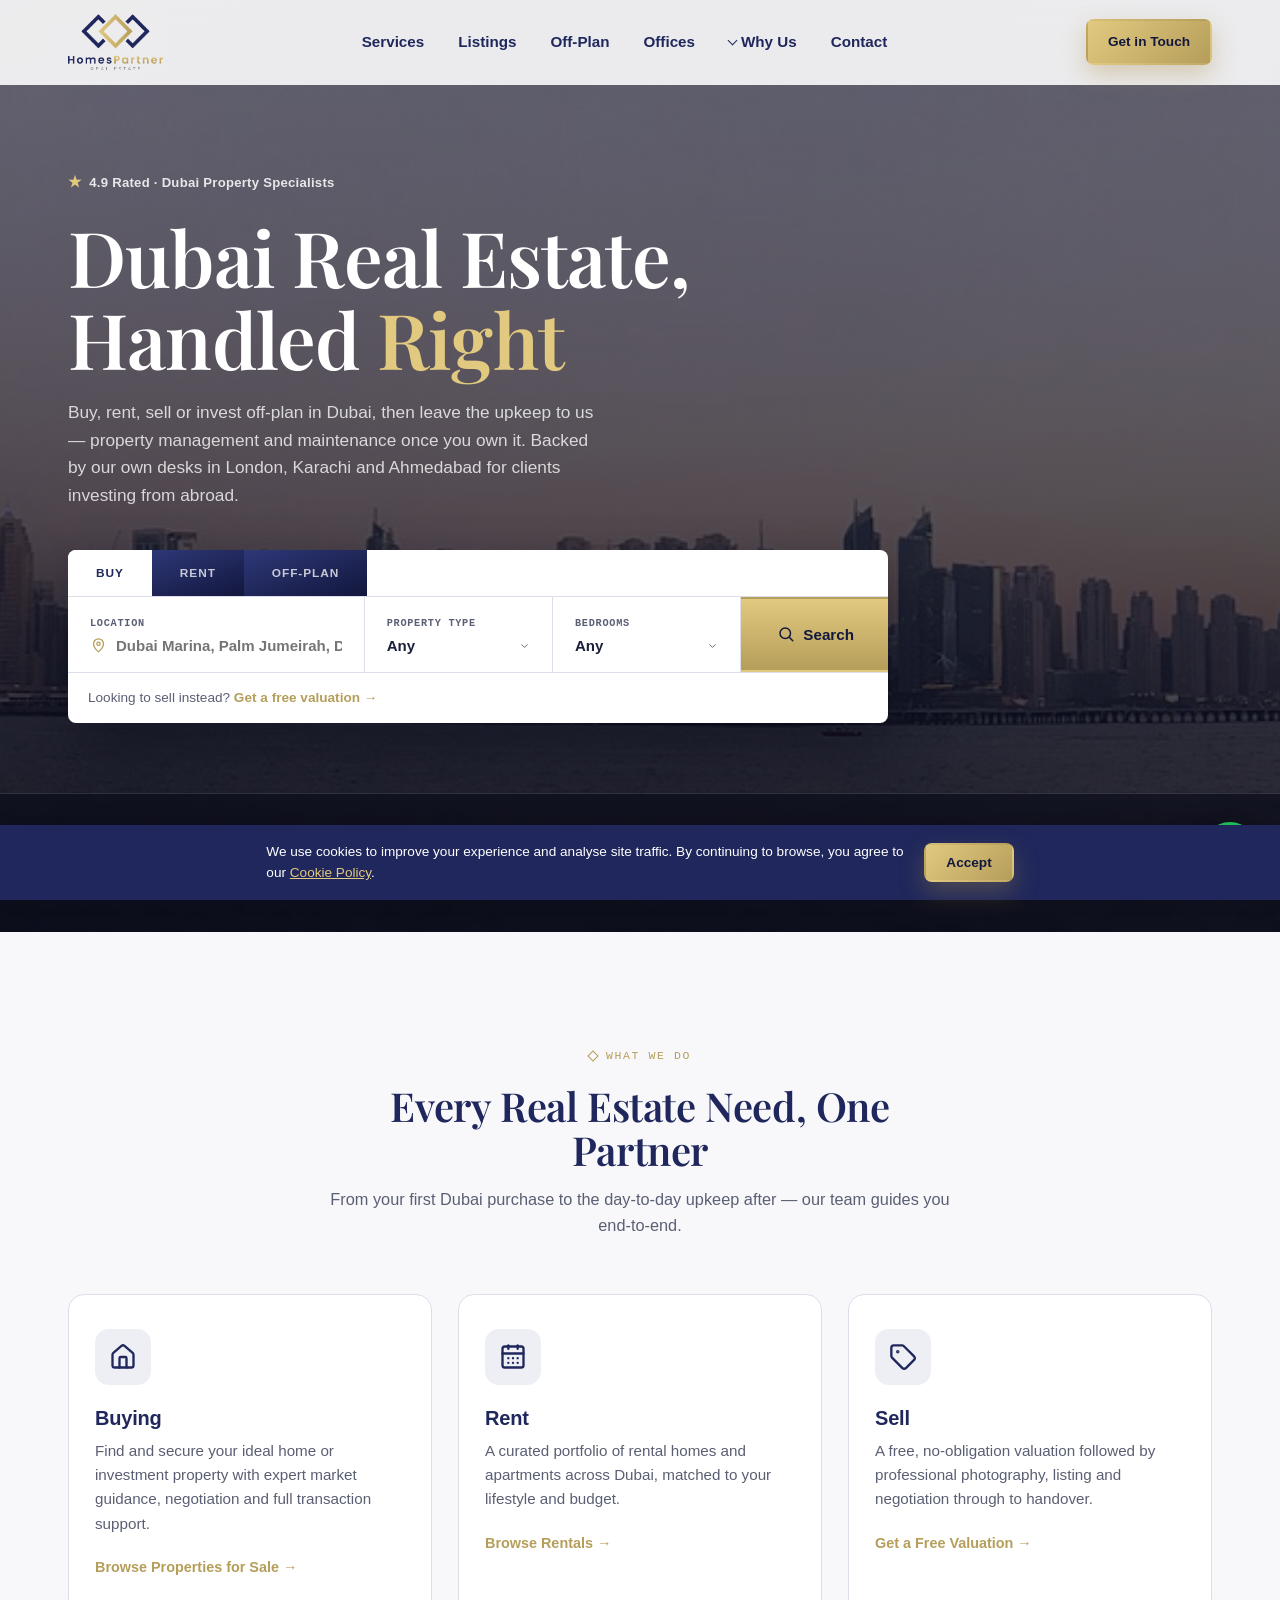
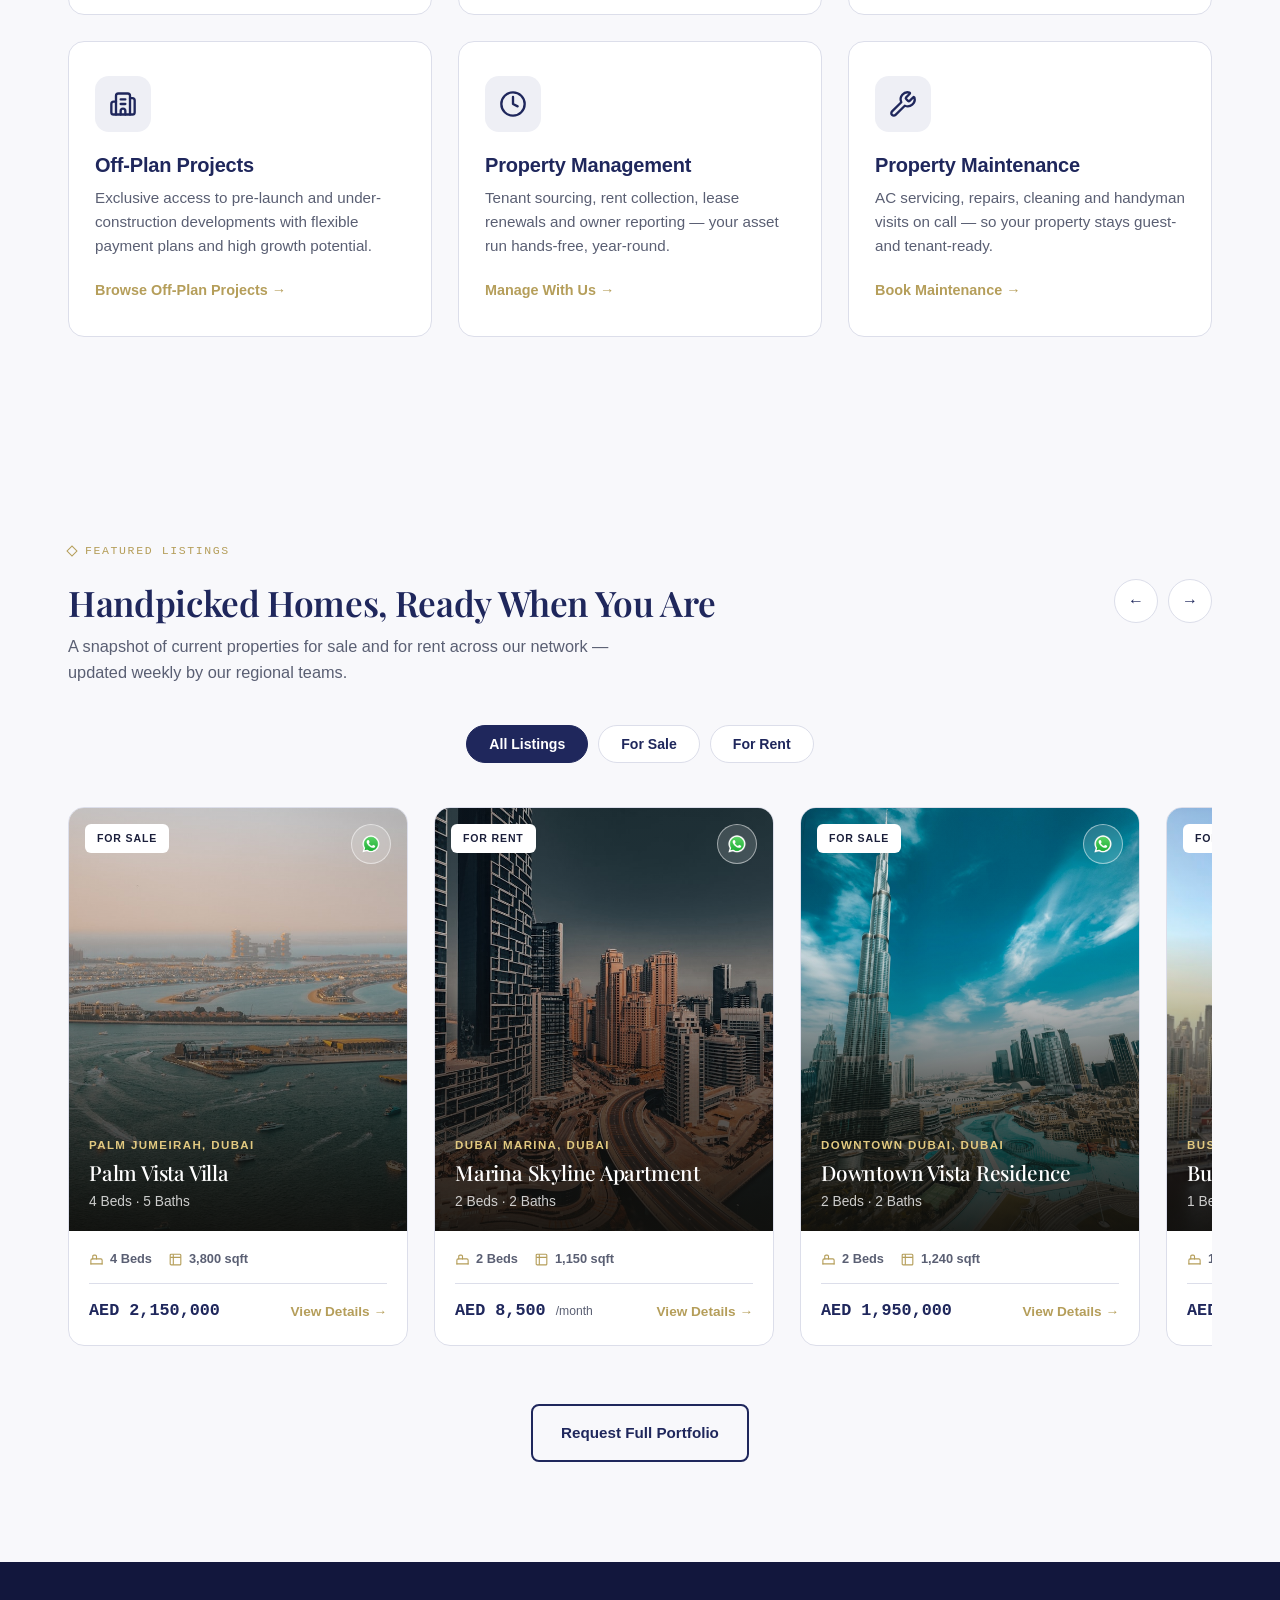
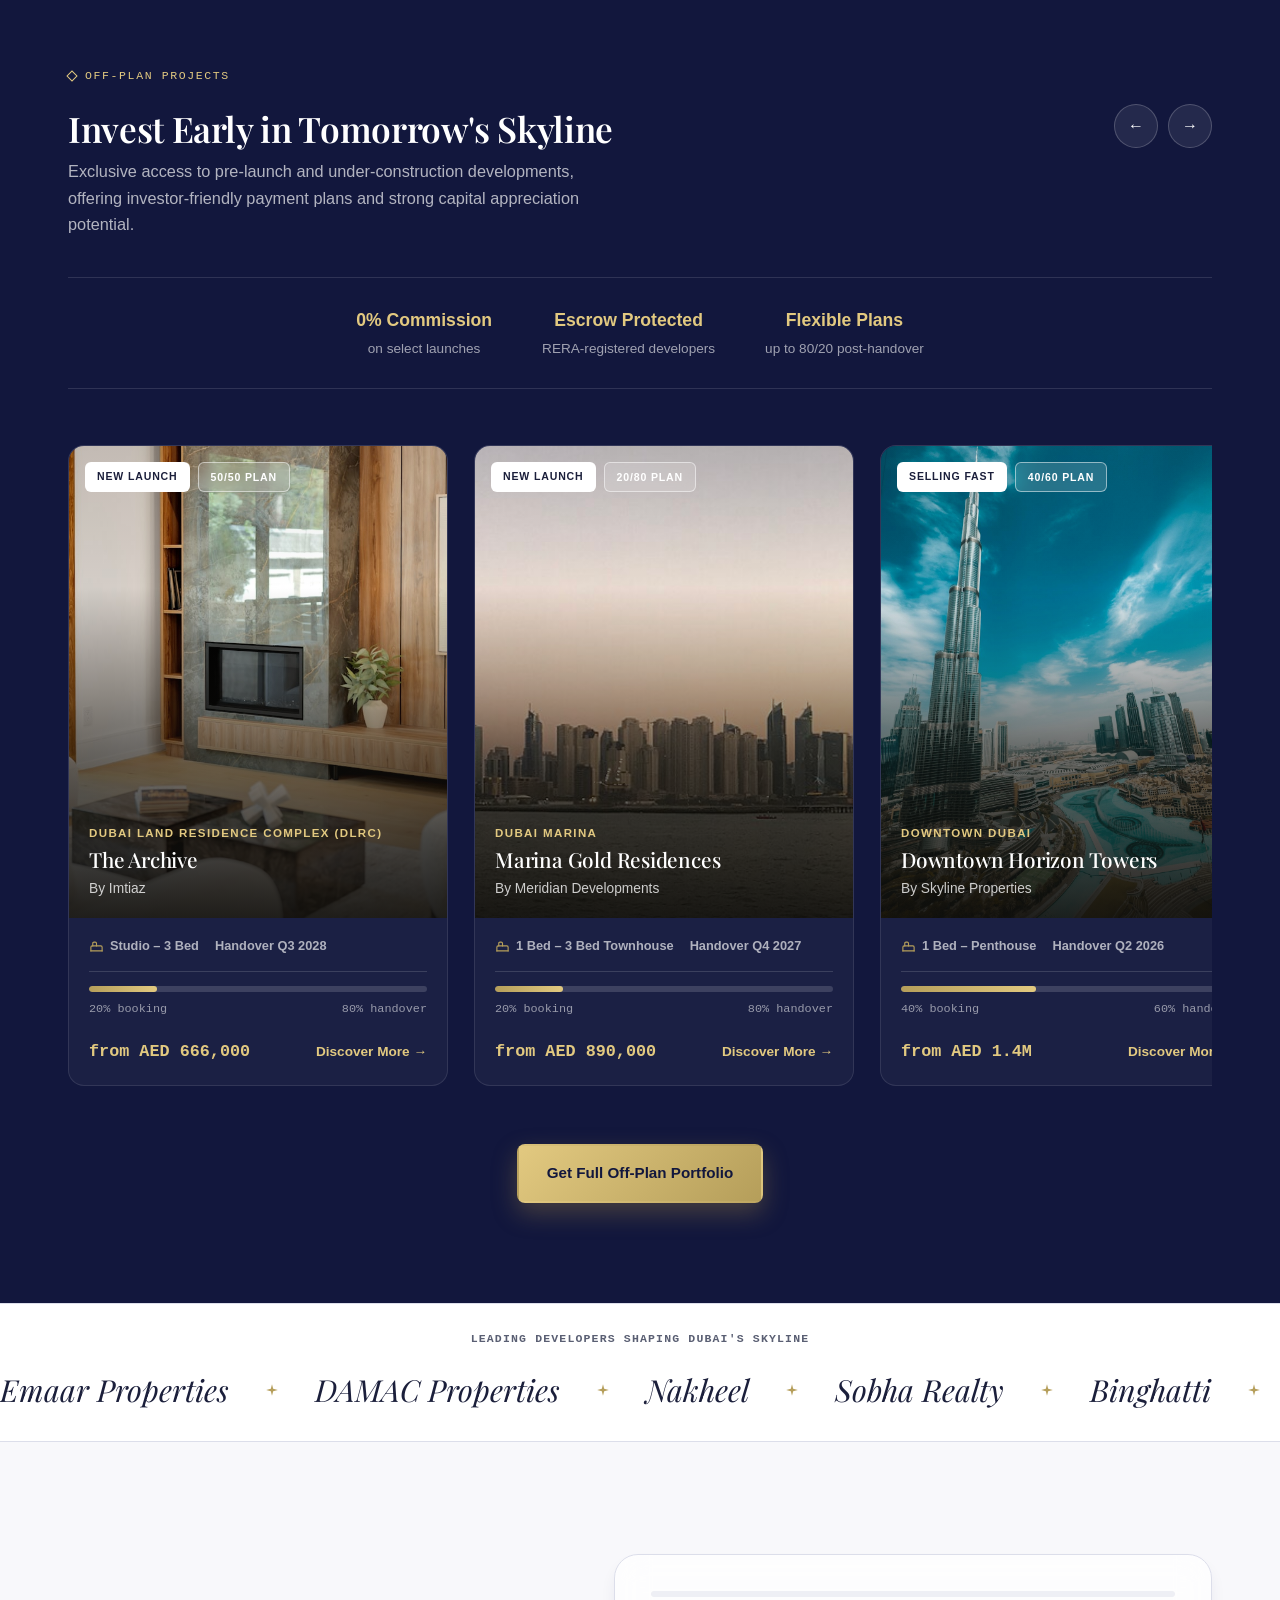
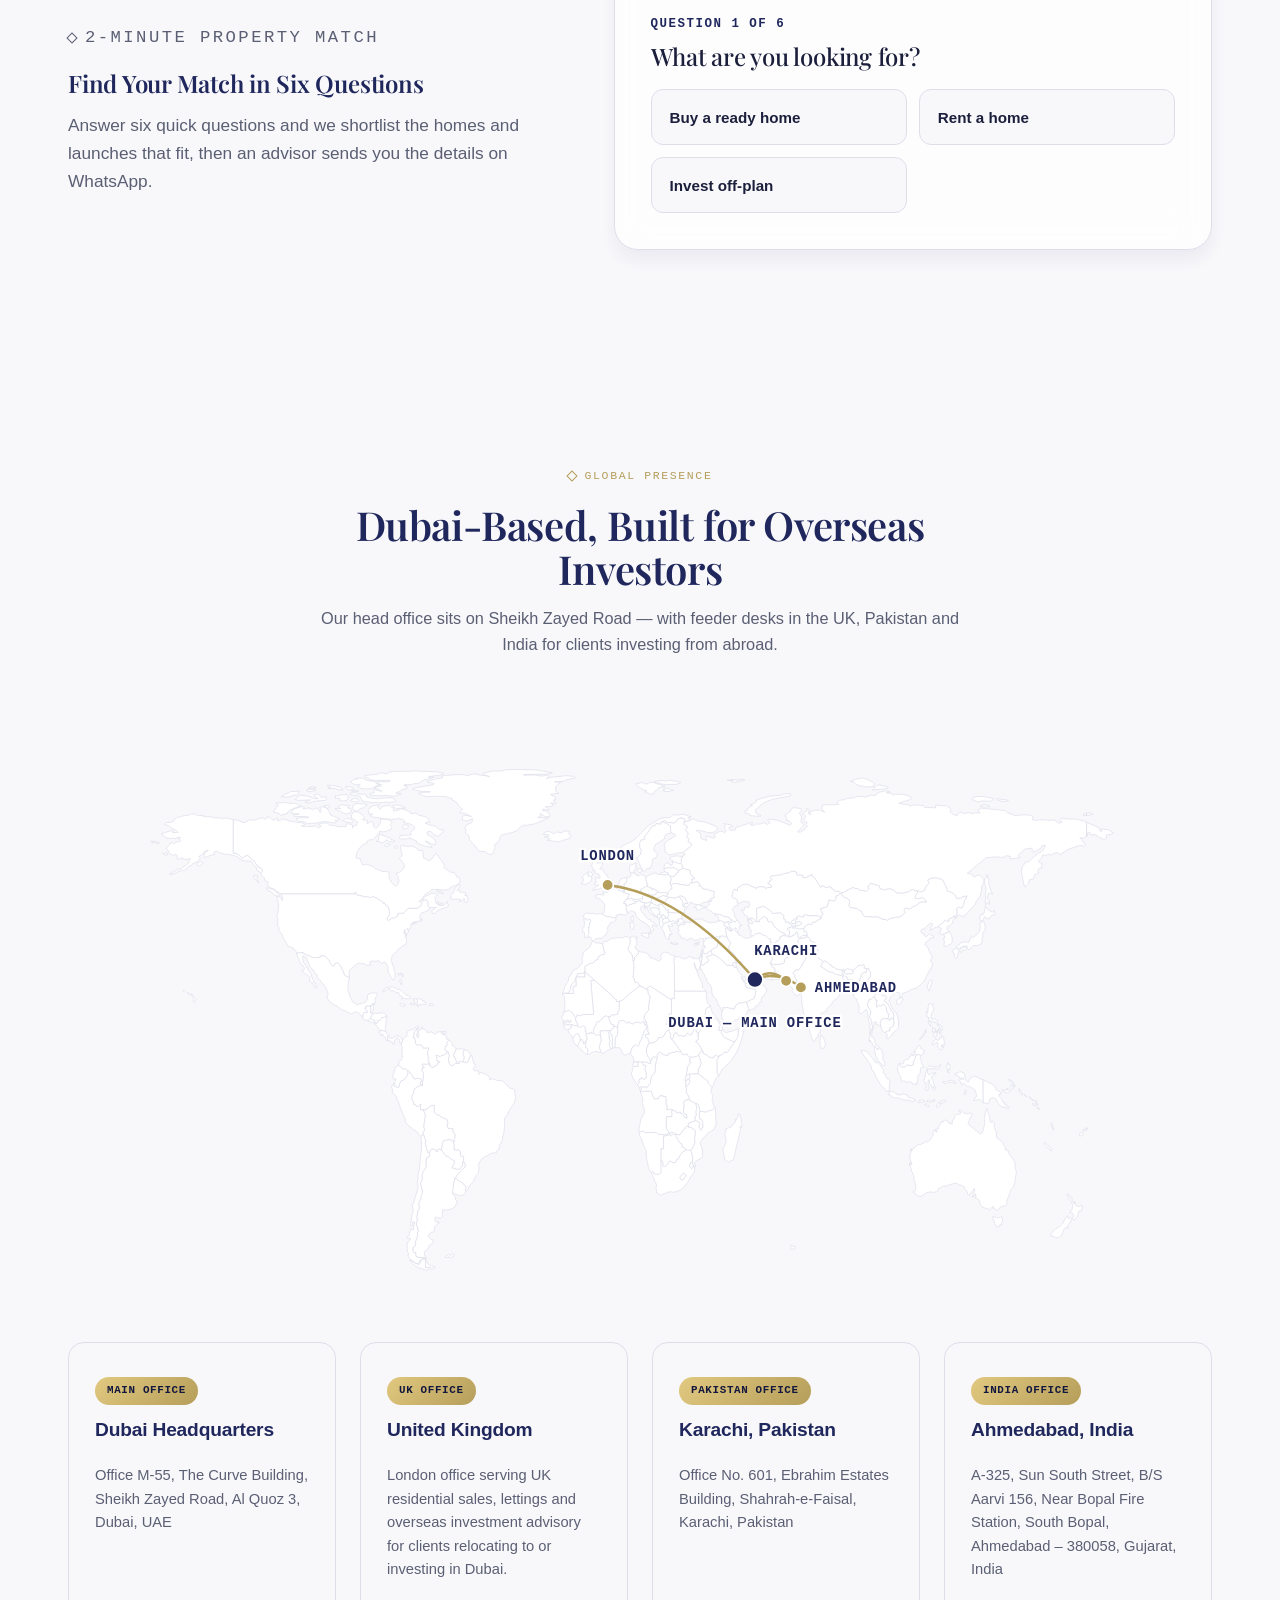
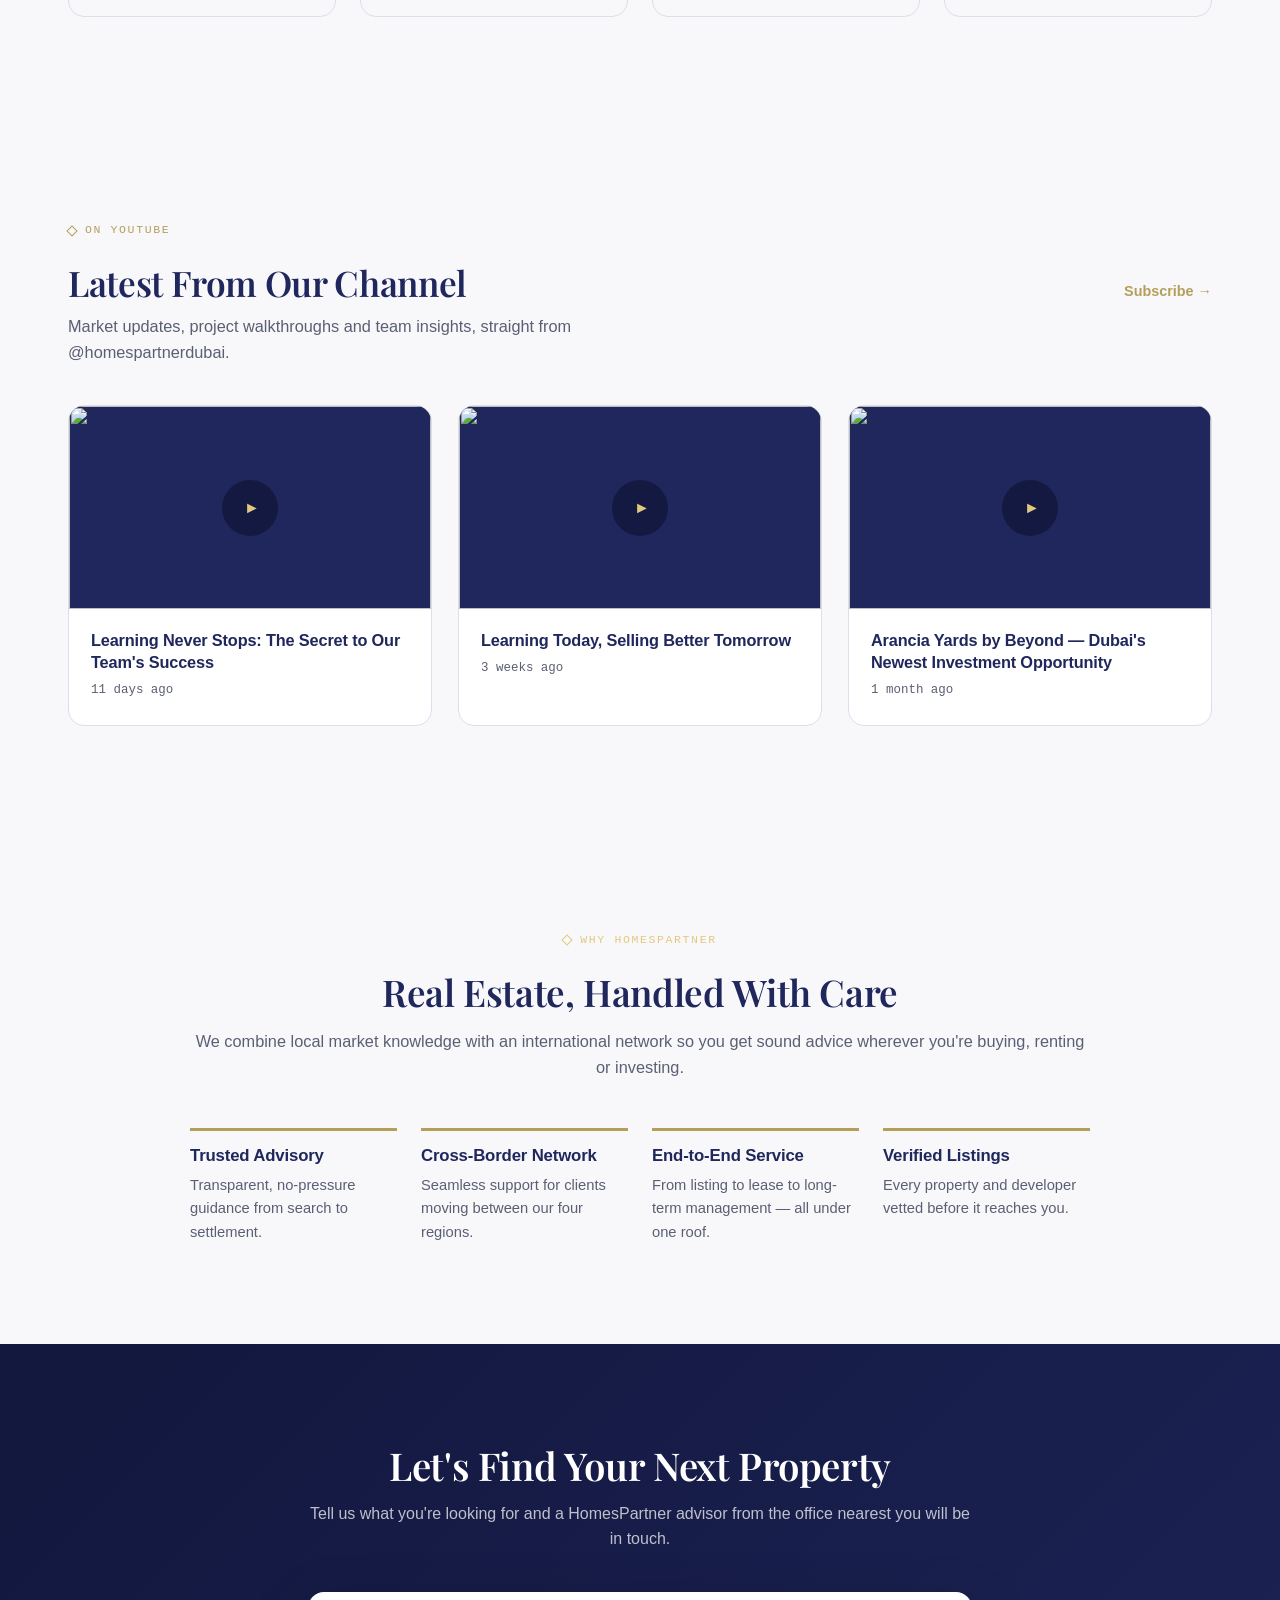
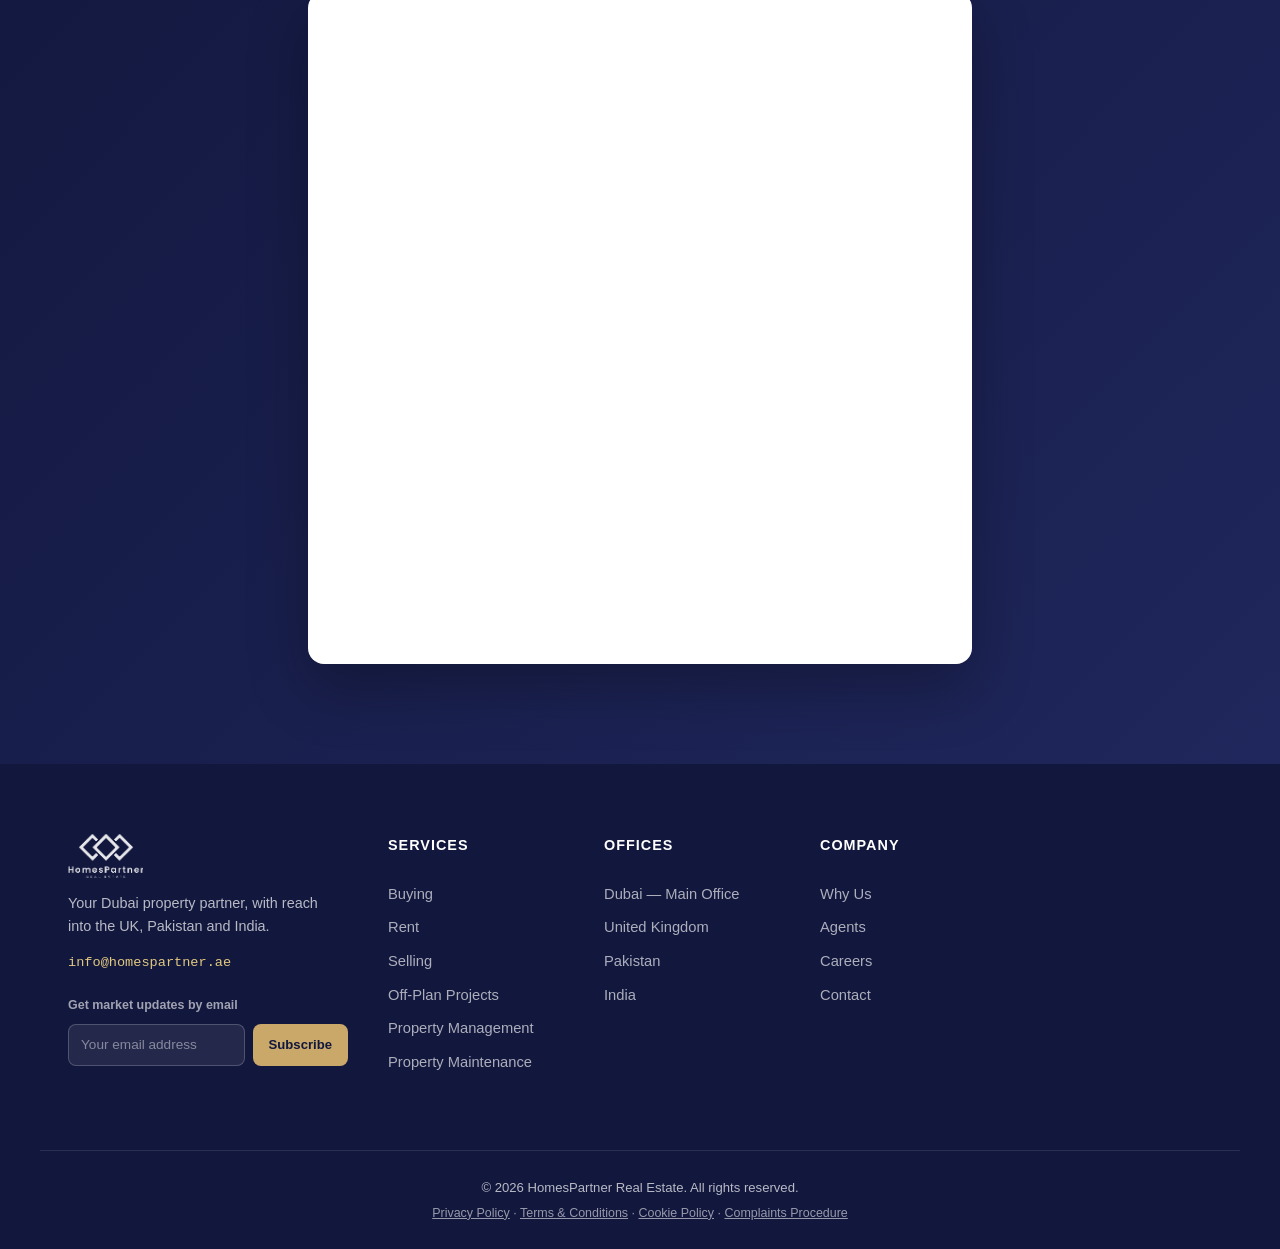
==== index.html @ 2582ac15 "Replace the communities marquee with a known-developers marquee Swapped the scrolling "areas we cove" ====
<!DOCTYPE html>
<html lang="en">
<head>
<!-- deploy-pipeline-test: 2026-08-21T05:32Z -->
<meta charset="UTF-8">
<meta name="viewport" content="width=device-width, initial-scale=1.0">
<title>HomesPartner Real Estate — Buy, Rent, Sell & Manage Property in Dubai</title>
<link rel="icon" href="assets/logo.png">
<link rel="preconnect" href="https://fonts.googleapis.com">
<link rel="preconnect" href="https://fonts.gstatic.com" crossorigin>
<link href="https://fonts.googleapis.com/css2?family=Playfair+Display:ital,wght@0,400..700;1,400..600&family=Inter:wght@300;400;500;600;700&family=Poppins:wght@400;500;600;700&display=swap" rel="stylesheet">
<link rel="stylesheet" href="styles.css">
</head>
<body>

<div class="noise-overlay"></div>

<!-- ===== HEADER ===== -->
<header class="site-header" id="header">
  <div class="container header-inner">
    <a href="#top" class="brand" id="brandLink">
      <span class="logo-crop logo-crop--header"><img src="assets/logo.png" alt="HomesPartner Real Estate" class="brand-logo"></span>
    </a>
    <nav class="main-nav" id="mainNav"></nav>
    <div class="header-actions">
      <a href="#contact" class="btn btn-gold btn-sm" id="headerCtaBtn">Get in Touch</a>
      <button class="nav-toggle" id="navToggle" aria-label="Toggle menu">
        <span></span><span></span><span></span>
      </button>
    </div>
  </div>
</header>

<!-- ===== HERO ===== -->
<section class="hero" id="top">
  <div class="hero-bg" id="heroBg">
    <div class="hero-bg-media" id="heroBgMedia">
      <img src="assets/photos/hero-dubai-marina.jpg" alt="Dubai Marina skyline" class="hero-photo">
    </div>
    <svg class="grid-map" viewBox="0 0 1600 700" preserveAspectRatio="xMidYMax slice" aria-hidden="true">
      <g class="grid-lines">
        <line x1="0" y1="150" x2="1600" y2="150"/>
        <line x1="0" y1="360" x2="1600" y2="360"/>
        <line x1="0" y1="570" x2="1600" y2="570"/>
        <line x1="270" y1="0" x2="270" y2="700"/>
        <line x1="800" y1="0" x2="800" y2="700"/>
        <line x1="1330" y1="0" x2="1330" y2="700"/>
      </g>
    </svg>
  </div>

  <div class="container hero-inner">
    <p class="hero-kicker">
      <span class="hero-kicker-icon">★</span>
      <span id="heroBadgeText">4.9 Rated · Dubai Property Specialists</span>
    </p>
    <h1 class="display hero-display" id="heroHeading">Dubai Real Estate, Handled <span class="hero-heading-accent">Right</span></h1>
    <p class="hero-sub" id="heroSubtitle">Buy, rent, sell or invest off-plan in Dubai, then leave the upkeep to us — property management and maintenance once you own it. Backed by our own desks in London, Karachi and Ahmedabad for clients investing from abroad.</p>

    <div class="search-panel reveal">
      <div class="search-toggle" id="searchToggle">
        <button type="button" class="toggle-pill active" data-mode="buy">Buy</button>
        <button type="button" class="toggle-pill" data-mode="rent">Rent</button>
        <button type="button" class="toggle-pill" data-mode="offplan">Off-Plan</button>
        <span class="toggle-highlight" id="toggleHighlight"></span>
      </div>
      <div class="search-fields">
        <div class="search-field search-field--grow">
          <span class="search-field-label">Location</span>
          <div class="search-field-control">
            <svg viewBox="0 0 24 24" fill="none"><path d="M12 21s7-6.1 7-11.5A7 7 0 0 0 5 9.5C5 14.9 12 21 12 21Z" stroke="currentColor" stroke-width="1.8" stroke-linejoin="round"/><circle cx="12" cy="9.5" r="2.4" stroke="currentColor" stroke-width="1.8"/></svg>
            <input type="text" id="heroSearchInput" placeholder="Dubai Marina, Palm Jumeirah, Downtown…">
          </div>
        </div>
        <div class="search-field-row" id="heroFiltersRow"></div>
        <button type="button" class="btn btn-gold search-btn">
          <svg viewBox="0 0 24 24" fill="none" width="18" height="18"><circle cx="11" cy="11" r="7" stroke="currentColor" stroke-width="2"/><path d="m21 21-4.3-4.3" stroke="currentColor" stroke-width="2" stroke-linecap="round"/></svg>
          Search
        </button>
      </div>
      <p class="search-alt">Looking to sell instead? <a href="#contact">Get a free valuation &rarr;</a></p>
    </div>
  </div>

  <div class="hero-stats-band">
    <div class="container">
      <div class="hero-stats hero-stats--strip reveal" id="heroStatsStrip"></div>
    </div>
  </div>
</section>

<!-- ===== SERVICES ===== -->
<section class="services" id="services">
  <div class="container">
    <div class="section-head reveal">
      <p class="eyebrow eyebrow--dark" id="servicesEyebrow">What We Do</p>
      <h2 class="display" id="servicesHeading">Every Real Estate Need, One Partner</h2>
      <p class="section-sub" id="servicesSubtitle">From your first Dubai purchase to the day-to-day upkeep after — our team guides you end-to-end.</p>
    </div>

    <div class="service-grid" id="serviceGridHome"></div>
  </div>
</section>

<!-- ===== FEATURED LISTINGS ===== -->
<section class="listings" id="listings">
  <div class="container">
    <div class="row-head reveal">
      <div>
        <p class="eyebrow eyebrow--dark" id="listingsEyebrow">Featured Listings</p>
        <h2 class="display" id="listingsHeading">Handpicked Homes, Ready When You Are</h2>
      </div>
      <div class="row-head-actions">
        <button class="carousel-arrow" data-carousel-prev="listingGrid" aria-label="Previous">&#8592;</button>
        <button class="carousel-arrow" data-carousel-next="listingGrid" aria-label="Next">&#8594;</button>
      </div>
    </div>
    <p class="section-sub section-sub--left" id="listingsSubtitle">A snapshot of current properties for sale and for rent across our network — updated weekly by our regional teams.</p>

    <div class="listing-filters" id="listingFilters">
      <button class="filter-btn active" data-filter="all">All Listings</button>
      <button class="filter-btn" data-filter="sale">For Sale</button>
      <button class="filter-btn" data-filter="rent">For Rent</button>
    </div>

    <div class="carousel-track listing-grid" id="listingGrid"></div>

    <div class="listing-more">
      <a href="#contact" class="btn btn-outline-navy">Request Full Portfolio</a>
    </div>
  </div>
</section>

<!-- ===== OFF-PLAN PROJECTS ===== -->
<section class="offplan" id="offplan">
  <div class="container">
    <div class="row-head row-head--light reveal">
      <div>
        <p class="eyebrow" id="offplanEyebrow">Off-Plan Projects</p>
        <h2 class="display" id="offplanHeading">Invest Early in Tomorrow's Skyline</h2>
      </div>
      <div class="row-head-actions">
        <button class="carousel-arrow carousel-arrow--light" data-carousel-prev="offplanGrid" aria-label="Previous">&#8592;</button>
        <button class="carousel-arrow carousel-arrow--light" data-carousel-next="offplanGrid" aria-label="Next">&#8594;</button>
      </div>
    </div>
    <p class="section-sub section-sub--left section-sub--light" id="offplanSubtitle">Exclusive access to pre-launch and under-construction developments, offering investor-friendly payment plans and strong capital appreciation potential.</p>

    <div class="offplan-features reveal" id="offplanFeaturesStrip"></div>

    <div class="carousel-track offplan-grid" id="offplanGrid"></div>

    <div class="listing-more">
      <a href="offplan-listings.html" class="btn btn-gold">Get Full Off-Plan Portfolio</a>
    </div>
  </div>
</section>

<!-- ===== DEVELOPERS MARQUEE ===== -->
<div class="communities-marquee" aria-label="Leading developers in Dubai's off-plan market">
  <p class="marquee-caption">Leading Developers Shaping Dubai's Skyline</p>
  <div class="marquee-track" id="marqueeTrack"></div>
</div>

<!-- ===== PROPERTY MATCH QUIZ ===== -->
<section class="quiz-section" id="quiz">
  <div class="container quiz-layout">
    <div class="quiz-intro reveal">
      <p class="eyebrow">2-minute property match</p>
      <h2 class="display">Find Your Match in Six Questions</h2>
      <p>Answer six quick questions and we shortlist the homes and launches that fit, then an advisor sends you the details on WhatsApp.</p>
    </div>
    <div class="quiz-card reveal" id="quizCard"></div>
  </div>
</section>

<!-- ===== OFFICES ===== -->
<section class="offices" id="offices">
  <div class="container">
    <div class="section-head reveal">
      <p class="eyebrow eyebrow--dark" id="officesEyebrow">Global Presence</p>
      <h2 class="display" id="officesHeading">Dubai-Based, Built for Overseas Investors</h2>
      <p class="section-sub" id="officesSubtitle">Our head office sits on Sheikh Zayed Road — with feeder desks in the UK, Pakistan and India for clients investing from abroad.</p>
    </div>

    <div class="network-diagram reveal">
      <svg viewBox="10 225 850 490" preserveAspectRatio="xMidYMid meet" aria-hidden="true">
        <g class="map-bg"></g>
        <g class="route-lines" id="mapRouteLines">
          <path class="route" pathLength="1" d="M1693.07,553.50 Q1481.24,341.16 1269.41,328.83"/>
          <path class="route" pathLength="1" d="M1693.07,553.50 Q1738.09,529.98 1783.11,556.45" style="animation-delay:.3s"/>
          <path class="route" pathLength="1" d="M1693.07,553.50 Q1759.19,532.79 1825.31,572.07" style="animation-delay:.6s"/>
        </g>
        <g class="nodes" id="mapNodes">
          <g class="node" style="animation-delay:1.3s">
            <circle cx="1269.41" cy="328.83" r="5"/>
            <text x="1269.41" y="307.00" text-anchor="middle">LONDON</text>
          </g>
          <g class="node" style="animation-delay:1.55s">
            <circle cx="1783.11" cy="556.45" r="5"/>
            <text x="1783.11" y="534.00" text-anchor="middle">KARACHI</text>
          </g>
          <g class="node" style="animation-delay:1.8s">
            <circle cx="1825.31" cy="572.07" r="5"/>
            <text x="1843.56" y="564.76" text-anchor="start">AHMEDABAD</text>
          </g>
          <g class="node node--hub" style="animation-delay:.95s">
            <circle class="pulse" cx="1693.07" cy="553.50" r="7"/>
            <circle class="hub-dot" cx="1693.07" cy="553.50" r="7"/>
            <text x="1693.07" y="593.99" text-anchor="middle">DUBAI — MAIN OFFICE</text>
          </g>
        </g>
      </svg>
    </div>

    <div class="office-grid" id="officeGridHome"></div>
  </div>
</section>

<!-- ===== YOUTUBE ===== -->
<section class="youtube" id="youtube">
  <div class="container">
    <div class="row-head reveal">
      <div>
        <p class="eyebrow eyebrow--dark" id="youtubeEyebrow">On YouTube</p>
        <h2 class="display" id="youtubeHeading">Latest From Our Channel</h2>
      </div>
      <a href="https://www.youtube.com/@homespartnerdubai/videos" target="_blank" rel="noopener" class="row-head-link">Subscribe &rarr;</a>
    </div>
    <p class="section-sub section-sub--left" id="youtubeSubtitle">Market updates, project walkthroughs and team insights, straight from @homespartnerdubai.</p>

    <div class="youtube-grid">
      <article class="youtube-card reveal" data-video-id="CMPbJulwQYw">
        <button type="button" class="youtube-thumb" aria-label="Play: Learning Never Stops: The Secret to Our Team's Success">
          <img src="https://i.ytimg.com/vi/CMPbJulwQYw/hqdefault.jpg" alt="" loading="lazy">
          <span class="youtube-play">&#9658;</span>
        </button>
        <div class="youtube-body">
          <h3>Learning Never Stops: The Secret to Our Team's Success</h3>
          <p class="youtube-meta">11 days ago</p>
        </div>
      </article>

      <article class="youtube-card reveal" data-video-id="vqYjoDEyPuQ">
        <button type="button" class="youtube-thumb" aria-label="Play: Learning Today, Selling Better Tomorrow">
          <img src="https://i.ytimg.com/vi/vqYjoDEyPuQ/hqdefault.jpg" alt="" loading="lazy">
          <span class="youtube-play">&#9658;</span>
        </button>
        <div class="youtube-body">
          <h3>Learning Today, Selling Better Tomorrow</h3>
          <p class="youtube-meta">3 weeks ago</p>
        </div>
      </article>

      <article class="youtube-card reveal" data-video-id="_5Q-3n4Iz90">
        <button type="button" class="youtube-thumb" aria-label="Play: Arancia Yards by Beyond — Dubai's Newest Investment Opportunity">
          <img src="https://i.ytimg.com/vi/_5Q-3n4Iz90/hqdefault.jpg" alt="" loading="lazy">
          <span class="youtube-play">&#9658;</span>
        </button>
        <div class="youtube-body">
          <h3>Arancia Yards by Beyond — Dubai's Newest Investment Opportunity</h3>
          <p class="youtube-meta">1 month ago</p>
        </div>
      </article>
    </div>
  </div>
</section>

<!-- ===== WHY CHOOSE US ===== -->
<section class="why" id="why">
  <div class="container why-inner">
    <div class="why-copy reveal">
      <p class="eyebrow" id="whyusEyebrow">Why HomesPartner</p>
      <h2 class="display" id="whyusHeading">Real Estate, Handled With Care</h2>
      <p class="section-sub" id="whyusSubtitle">We combine local market knowledge with an international network so you get sound advice wherever you're buying, renting or investing.</p>
      <div class="why-grid" id="whyusGrid"></div>
    </div>
  </div>
</section>

<!-- ===== CLIENT REVIEWS ===== -->
<section class="reviews" id="reviews">
  <div class="container">
    <div class="row-head reveal">
      <div>
        <p class="eyebrow">Client Reviews</p>
        <h2 class="display">What Our Clients Say</h2>
      </div>
      <div class="reviews-summary" id="reviewsSummary"></div>
    </div>
    <div class="reviews-grid" id="reviewsGrid"></div>
  </div>
</section>

<!-- ===== CTA BANNER ===== -->
<section class="cta-banner" id="contact">
  <div class="container cta-inner cta-inner--embed">
    <h2 class="display" id="ctaHeading">Let's Find Your Next Property</h2>
    <p id="ctaSubtitle">Tell us what you're looking for and a HomesPartner advisor from the office nearest you will be in touch.</p>
    <div class="cta-form-embed">
      <iframe
        src="https://api.leadconnectorhq.com/widget/form/gcEoDFLQ6bFiP3NlV34B"
        style="width:100%;height:100%;border:none;border-radius:4px"
        scrolling="no"
        id="inline-gcEoDFLQ6bFiP3NlV34B"
        data-layout="{'id':'INLINE'}"
        data-trigger-type="alwaysShow"
        data-trigger-value=""
        data-activation-type="alwaysActivated"
        data-activation-value=""
        data-deactivation-type="neverDeactivate"
        data-deactivation-value=""
        data-form-name="Dubai Website Form"
        data-height="569"
        data-layout-iframe-id="inline-gcEoDFLQ6bFiP3NlV34B"
        data-form-id="gcEoDFLQ6bFiP3NlV34B"
        title="Dubai Website Form">
      </iframe>
    </div>
  </div>
</section>
<script src="https://link.msgsndr.com/js/form_embed.js"></script>

<!-- ===== FOOTER ===== -->
<footer class="site-footer">
  <div class="container footer-inner">
    <div class="footer-brand">
      <span class="logo-crop logo-crop--footer"><img src="assets/logo.png" alt="HomesPartner Real Estate" class="footer-logo"></span>
      <p id="footerBlurb"></p>
      <a class="footer-email" id="footerEmail" href="mailto:info@homespartner.ae">info@homespartner.ae</a>
      <form class="footer-newsletter" id="newsletterForm">
        <label for="newsletterEmail" class="footer-newsletter-label">Get market updates by email</label>
        <div class="footer-newsletter-row">
          <input type="email" id="newsletterEmail" placeholder="Your email address" required>
          <button type="submit" id="newsletterSubmitBtn">Subscribe</button>
        </div>
        <p class="footer-newsletter-note" id="newsletterNote"></p>
      </form>
    </div>
    <div id="footerColumns"></div>
  </div>
  <div class="container footer-bottom">
    <p>&copy; <span id="year"></span> <span id="footerCopyright">HomesPartner Real Estate. All rights reserved.</span></p>
    <p class="footer-compliance" id="footerCompliance"></p>
    <p class="footer-legal-links" id="footerLegalLinks"></p>
  </div>
</footer>

<script src="assets/listings-data.js"></script>
<script src="assets/offplan-data.js"></script>
<script src="assets/services-data.js"></script>
<script src="assets/offices-data.js"></script>
<script src="assets/homepage-content-data.js"></script>
<script src="assets/site-chrome-data.js"></script>
<script src="assets/contact-content-data.js"></script>
<script src="https://cdn.jsdelivr.net/npm/@supabase/supabase-js@2"></script>
<script src="assets/theme-presets.js"></script>
<script src="assets/site-settings-data.js"></script>
<script src="assets/supabase-config.js"></script>
<script src="assets/data-loader.js"></script>
<script src="site-chrome.js"></script>
<script src="assets/popup-banner.js"></script>
<script src="assets/icon-library.js"></script>
<script src="assets/world-map-paths.js"></script>
<script src="assets/geo-projection.js"></script>
<script src="script.js"></script>
<script src="homepage-featured.js"></script>
<script src="homepage-services.js"></script>
<script src="homepage-content.js"></script>
<script src="homepage-reviews.js"></script>
<script src="homepage-marquee.js"></script>
<script src="homepage-quiz.js"></script>
<script src="newsletter-signup.js"></script>

</body>
</html>
---- styles.css ----
/* ===== HomesPartner Real Estate — Landing Page ===== */

:root {
  --navy: #1F275C;
  --navy-deep: #12173D;
  --navy-soft: #2E3878;
  --gold: #C9A869;
  --gold-light: #E2C980;
  --gold-dark: #B59E5A;
  --gray: #5A5F73;
  --ink: #1B1F3B;
  --paper: #F8F8FB;
  --paper-flat: #FFFFFF;
  --line: #DCDEEA;
  --tint: #EEEFF5;
  --hairline: rgba(31, 39, 92, 0.10);

  --font-head: 'Manrope', -apple-system, BlinkMacSystemFont, 'Segoe UI', sans-serif;
  --font-body: 'Manrope', -apple-system, BlinkMacSystemFont, 'Segoe UI', sans-serif;
  --font-serif: 'Playfair Display', Georgia, serif;
  --font-mono: 'IBM Plex Mono', 'SF Mono', ui-monospace, monospace;

  /* Per-role text color, admin-editable under Theme > Typography. These
     apply to default/light-background text; sections with a dark
     background (hero, footer, off-plan navy panel...) keep their own
     explicit light-text overrides so nothing loses contrast. */
  --heading-color: var(--navy);
  --body-color: var(--ink);
  --data-color: var(--navy);
  --font-card: var(--font-head);
  --card-color: var(--navy);
  --font-blog: var(--font-head);
  --blog-color: var(--navy);
  --font-form: var(--font-head);
  --form-color: var(--navy);

  --shadow-soft: 0 10px 15px rgba(31, 39, 92, 0.06);
  --shadow-card: 0 20px 25px rgba(31, 39, 92, 0.15);
  --radius: 16px;
}

* { box-sizing: border-box; margin: 0; padding: 0; }

html { scroll-behavior: smooth; }

body {
  font-family: var(--font-body);
  color: var(--body-color);
  background: var(--paper);
  line-height: 1.6;
  -webkit-font-smoothing: antialiased;
}

img { max-width: 100%; display: block; }

.container {
  width: 100%;
  max-width: 1200px;
  margin: 0 auto;
  padding: 0 28px;
}

h1, h2, h3, h4 { font-family: var(--font-head); font-weight: 800; line-height: 1.1; letter-spacing: -0.02em; color: var(--heading-color); }
h3, h4 { font-weight: 700; letter-spacing: -0.01em; }

.display {
  font-family: var(--font-serif);
  font-weight: 600;
  font-optical-sizing: auto;
  letter-spacing: -0.01em;
  color: var(--heading-color);
}

.mono {
  font-family: var(--font-mono);
  letter-spacing: 0.01em;
}

:focus-visible {
  outline: 2px solid var(--gold-dark);
  outline-offset: 3px;
  border-radius: 4px;
}

@media (prefers-reduced-motion: reduce) {
  *, *::before, *::after {
    animation-duration: 0.001ms !important;
    animation-iteration-count: 1 !important;
    transition-duration: 0.001ms !important;
    scroll-behavior: auto !important;
  }
}

/* ===== BUTTONS ===== */
.btn {
  display: inline-flex;
  align-items: center;
  justify-content: center;
  gap: 8px;
  padding: 15px 28px;
  border-radius: 8px;
  font-weight: 700;
  font-size: 0.95rem;
  text-decoration: none;
  border: 2px solid transparent;
  cursor: pointer;
  transition: transform 0.25s ease, box-shadow 0.25s ease, background 0.25s ease, color 0.25s ease;
  white-space: nowrap;
}
.btn:hover { transform: translateY(-2px); }

.btn-gold {
  background: linear-gradient(135deg, var(--gold-light), var(--gold-dark));
  color: var(--navy-deep);
  box-shadow: 0 10px 24px rgba(169, 138, 69, 0.35);
}
.btn-gold:hover { box-shadow: 0 14px 30px rgba(169, 138, 69, 0.45); }

.btn-navy {
  background: var(--navy);
  color: #fff;
  box-shadow: 0 10px 24px rgba(31, 39, 92, 0.28);
}
.btn-navy:hover { background: var(--navy-soft); }

.btn-sm { padding: 10px 20px; font-size: 0.85rem; }

/* ===== HEADER ===== */
.site-header {
  position: fixed;
  top: 0; left: 0; right: 0;
  z-index: 100;
  background: rgba(255, 255, 255, 0.88);
  backdrop-filter: blur(16px);
  -webkit-backdrop-filter: blur(16px);
  border-bottom: 1px solid transparent;
  transition: border-color 0.3s ease, box-shadow 0.3s ease, background 0.3s ease;
}
.site-header.scrolled { background: rgba(255, 255, 255, 0.94); border-color: var(--line); box-shadow: 0 10px 30px rgba(31,39,92,0.1); }

.header-inner {
  display: flex;
  align-items: center;
  justify-content: space-between;
  height: 84px;
}

.logo-crop { display: block; overflow: hidden; position: relative; }
.logo-crop--header { width: 95px; height: 56px; }
.logo-crop--header img { position: absolute; top: -49px; left: -46px; height: 156px; width: auto; max-width: none; }
.logo-crop--footer { width: 75px; height: 44px; margin-bottom: 14px; }
.logo-crop--footer img { position: absolute; top: -39px; left: -36px; height: 123px; width: auto; max-width: none; }

.brand-logo { height: auto; width: auto; }

.main-nav { display: flex; align-items: center; gap: 34px; }
.main-nav a {
  text-decoration: none;
  color: var(--navy);
  font-weight: 600;
  font-size: 0.95rem;
  position: relative;
  padding: 4px 0;
}
.main-nav a::after {
  content: '';
  position: absolute;
  left: 0; bottom: -2px;
  width: 0; height: 2px;
  background: var(--gold-dark);
  transition: width 0.25s ease;
}
.main-nav a:hover::after { width: 100%; }

.nav-dropdown { position: relative; display: flex; align-items: center; }
.nav-dropdown > a { display: flex; align-items: center; gap: 5px; }
.nav-dropdown > a::before {
  content: '';
  width: 6px; height: 6px;
  border-right: 1.5px solid currentColor;
  border-bottom: 1.5px solid currentColor;
  transform: rotate(45deg);
  margin-top: -4px;
  transition: transform 0.2s ease;
}
.nav-dropdown:hover > a::before { transform: rotate(225deg); margin-top: 3px; }

.nav-dropdown-menu {
  position: absolute;
  top: 100%; left: 50%;
  transform: translateX(-50%) translateY(6px);
  background: #fff;
  border-radius: 12px;
  box-shadow: var(--shadow-card);
  border: 1px solid var(--line);
  padding: 8px;
  min-width: 150px;
  display: flex;
  flex-direction: column;
  gap: 2px;
  opacity: 0;
  visibility: hidden;
  pointer-events: none;
  transition: opacity 0.2s ease, transform 0.2s ease, visibility 0.2s ease;
  z-index: 60;
}
.nav-dropdown:hover .nav-dropdown-menu {
  opacity: 1;
  visibility: visible;
  pointer-events: auto;
  transform: translateX(-50%) translateY(2px);
}
.nav-dropdown-menu a {
  padding: 9px 14px;
  border-radius: 8px;
  font-size: 0.88rem;
  font-weight: 600;
  color: var(--navy);
  white-space: nowrap;
}
.nav-dropdown-menu a::after { display: none; }
.nav-dropdown-menu a:hover { background: var(--paper); color: var(--gold-dark); }

.header-actions { display: flex; align-items: center; gap: 16px; }

.nav-toggle {
  display: none;
  flex-direction: column;
  gap: 5px;
  background: none;
  border: none;
  cursor: pointer;
  padding: 6px;
}
.nav-toggle span { width: 24px; height: 2px; background: var(--navy); border-radius: 2px; }

/* ===== HERO ===== */
.hero {
  position: relative;
  overflow: hidden;
  background: linear-gradient(160deg, var(--navy-deep) 0%, var(--navy) 55%, var(--navy-soft) 100%);
  padding: 170px 0 0;
  color: #fff;
}

.hero-bg { position: absolute; inset: 0; overflow: hidden; pointer-events: none; }
.hero-bg-media { position: absolute; inset: 0; overflow: hidden; }
.hero-bg-media iframe { position: absolute; top: 50%; left: 50%; transform: translate(-50%, -50%); border: 0; opacity: 0.55; }

.hero-photo {
  position: absolute; inset: 0;
  width: 100%; height: 100%;
  object-fit: cover;
  opacity: 0.7;
}
.hero-bg::after {
  content: '';
  position: absolute; inset: 0;
  background: var(--hero-overlay,
    linear-gradient(180deg, rgba(10,12,30,0.38) 0%, rgba(9,11,27,0.58) 55%, rgba(7,8,22,0.8) 100%));
}

.hero .grid-map { display: none; }
.grid-map { position: absolute; inset: 0; width: 100%; height: 100%; z-index: 1; opacity: 0.6; }

.grid-lines line { stroke: rgba(255,255,255,0.06); stroke-width: 1; }

/* ===== NETWORK DIAGRAM (Offices section) ===== */
.network-diagram { max-width: 980px; margin: 0 auto 64px; }
.network-diagram svg { width: 100%; height: auto; display: block; }

.network-diagram .map-bg path {
  fill: var(--paper-flat);
  stroke: var(--line);
  stroke-width: 0.6;
}

.network-diagram .route {
  fill: none;
  stroke: var(--gold-dark);
  stroke-width: 2;
  stroke-dasharray: 1;
  stroke-dashoffset: 1;
}
.network-diagram.in-view .route {
  animation: draw-route 1.5s cubic-bezier(.3,.6,.2,1) forwards;
  animation-delay: 0.15s;
}

.network-diagram .node { opacity: 0; }
.network-diagram.in-view .node { animation: node-in 0.5s ease forwards; }
.network-diagram .node circle { fill: var(--gold-dark); stroke: #fff; stroke-width: 1.5; }
.network-diagram .node text {
  font-family: var(--font-mono);
  font-size: 12px;
  font-weight: 600;
  letter-spacing: 0.06em;
  fill: var(--navy);
  paint-order: stroke;
  stroke: var(--paper-flat);
  stroke-width: 4px;
}
.network-diagram .node--hub .hub-dot { fill: var(--navy); stroke: #fff; stroke-width: 1.5; }
.network-diagram .node--hub text { fill: var(--navy); font-weight: 700; }
.network-diagram .node--hub .pulse {
  fill: none;
  stroke: var(--gold-dark);
  stroke-width: 1;
  transform-origin: 1693.07px 553.50px;
  opacity: 0;
}
.network-diagram.in-view .node--hub .pulse {
  animation: pulse-ring 2.6s ease-out infinite;
  animation-delay: 2.4s;
}

@keyframes draw-route { to { stroke-dashoffset: 0; } }
@keyframes node-in { to { opacity: 1; } }
@keyframes pulse-ring {
  0% { r: 7; opacity: 0.6; }
  100% { r: 26; opacity: 0; }
}

@media (prefers-reduced-motion: reduce) {
  .network-diagram .route { stroke-dashoffset: 0; }
  .network-diagram .node { opacity: 1; }
  .network-diagram .node--hub .pulse { display: none; }
}

.hero-inner { position: relative; z-index: 2; text-align: left; padding-bottom: 70px; }

/* ===== SCROLL REVEAL ===== */
.reveal { opacity: 0; transform: translateY(28px); transition: opacity 0.7s cubic-bezier(.2,.7,.3,1), transform 0.7s cubic-bezier(.2,.7,.3,1); }
.reveal.in-view { opacity: 1; transform: none; }

/* ===== HERO KICKER (small admin-editable rating line above the headline) ===== */
.hero-kicker {
  display: flex;
  align-items: center;
  gap: 8px;
  font-size: 0.82rem;
  font-weight: 600;
  letter-spacing: 0.02em;
  color: rgba(255,255,255,0.85);
  margin-bottom: 22px;
}
.hero-kicker-icon { color: var(--gold-light); font-size: 0.95rem; }

.hero-heading-accent { color: var(--gold-light); }

/* ===== SEARCH PANEL ===== */
.search-panel {
  position: relative;
  max-width: 820px;
  margin: 40px 0 0;
  background: var(--paper-flat);
  border-radius: 8px;
  overflow: hidden;
  text-align: left;
  box-shadow: 0 30px 60px rgba(8,10,26,0.4);
}

.search-toggle {
  position: relative;
  display: flex;
}
.toggle-pill {
  position: relative;
  z-index: 2;
  background: linear-gradient(160deg, var(--navy-soft) 0%, var(--navy-deep) 100%);
  border: none;
  color: rgba(255,255,255,0.75);
  font-family: var(--font-body);
  font-weight: 700;
  font-size: 0.74rem;
  text-transform: uppercase;
  letter-spacing: 0.08em;
  padding: 16px 28px;
  cursor: pointer;
  transition: background 0.2s ease, color 0.2s ease;
}
.toggle-pill.active { background: var(--paper-flat); color: var(--navy); }
.toggle-highlight { display: none; }

.search-fields {
  display: flex;
  align-items: stretch;
  flex-wrap: wrap;
  border-top: 1px solid var(--line);
}
.search-field {
  display: flex;
  flex-direction: column;
  justify-content: center;
  gap: 6px;
  padding: 18px 22px;
  flex: 1 1 150px;
  border-right: 1px solid var(--line);
  transition: background 0.2s ease;
}
.search-field:focus-within { background: var(--tint); }
.search-field--grow { flex: 2 1 220px; }
.search-field-row { display: contents; }
.search-field-label {
  font-family: var(--font-mono);
  text-transform: uppercase;
  letter-spacing: 0.07em;
  font-size: 0.64rem;
  font-weight: 600;
  color: var(--gray);
}
.search-field-control { position: relative; display: flex; align-items: center; gap: 9px; }
.search-field svg { width: 17px; height: 17px; color: var(--gold-dark); flex-shrink: 0; }
.search-field input, .search-field select {
  border: none;
  outline: none;
  background: none;
  font-family: var(--font-body);
  font-size: 0.94rem;
  font-weight: 600;
  color: var(--ink);
  width: 100%;
  appearance: none;
  -webkit-appearance: none;
  -moz-appearance: none;
}
.search-field select { padding-right: 18px; cursor: pointer; }
.search-field-control .field-chevron {
  position: absolute;
  right: 0;
  top: 50%;
  transform: translateY(-50%);
  width: 11px;
  height: 11px;
  color: var(--gray);
  pointer-events: none;
}
.search-btn {
  flex: 0 0 auto;
  height: auto;
  border-radius: 0;
  padding: 0 34px;
  border-right: none;
  background: linear-gradient(180deg, var(--gold-light) 0%, var(--gold-dark) 100%);
  box-shadow: none;
}

.search-alt {
  margin: 0;
  padding: 14px 20px;
  font-size: 0.85rem;
  color: var(--gray);
  border-top: 1px solid var(--line);
}
.search-alt a { color: var(--gold-dark); font-weight: 600; text-decoration: none; }
.search-alt a:hover { color: var(--navy); }

.eyebrow {
  display: inline-flex;
  align-items: center;
  gap: 9px;
  font-family: var(--font-mono);
  text-transform: uppercase;
  letter-spacing: 0.14em;
  font-size: 0.72rem;
  font-weight: 500;
  color: var(--gold-light);
  margin-bottom: 18px;
}
.eyebrow::before {
  content: '';
  width: 6px;
  height: 6px;
  border: 1.5px solid currentColor;
  transform: rotate(45deg);
  flex-shrink: 0;
}
.eyebrow--dark { color: var(--gold-dark); }

.hero h1 {
  color: #fff;
  font-size: clamp(2.6rem, 6vw, 5rem);
  line-height: 1.06;
  max-width: 680px;
  margin: 0 0 20px;
}

.hero-sub {
  max-width: 540px;
  margin: 0 0 36px;
  color: rgba(255,255,255,0.78);
  font-size: 1.08rem;
}

.hero-stats {
  display: grid;
  grid-template-columns: repeat(4, 1fr);
  gap: 20px;
  max-width: 860px;
  margin: 0 auto;
  border-top: 1px solid rgba(255,255,255,0.15);
  padding-top: 40px;
}
.stat { display: flex; flex-direction: column; gap: 4px; }
.stat-num { font-family: var(--font-mono); font-size: 1.8rem; font-weight: 600; color: var(--gold-light); font-variant-numeric: tabular-nums; }
.stat-label { font-size: 0.82rem; color: rgba(255,255,255,0.65); }

/* ===== HERO STATS BAND (attached to the bottom edge of the hero photo) ===== */
.hero-stats-band {
  position: relative;
  z-index: 2;
  background: rgba(7,8,22,0.55);
  border-top: 1px solid rgba(255,255,255,0.14);
  backdrop-filter: blur(6px);
  -webkit-backdrop-filter: blur(6px);
}
.hero-stats-band .hero-stats {
  max-width: none;
  margin: 0;
  border-top: none;
  padding: 32px 0;
}
.hero-stats--strip .stat { position: relative; padding-left: 28px; }
.hero-stats--strip .stat:first-child { padding-left: 0; }
.hero-stats--strip .stat::before {
  content: '';
  position: absolute; left: 0; top: 4px; bottom: 4px;
  width: 1px;
  background: linear-gradient(180deg, transparent, var(--gold-dark), transparent);
}
.hero-stats--strip .stat:first-child::before { display: none; }
.hero-stats--strip .stat-num {
  font-family: var(--font-serif);
  font-weight: 600;
  font-size: 2.1rem;
  color: var(--gold-light);
}
.hero-stats--strip .stat-label {
  font-family: var(--font-mono);
  text-transform: uppercase;
  letter-spacing: 0.08em;
  font-size: 0.66rem;
  color: rgba(255,255,255,0.6);
}

/* ===== SECTION HEAD ===== */
.section-head { text-align: center; max-width: 640px; margin: 0 auto 56px; }
.section-head h2 { font-size: clamp(1.7rem, 3.4vw, 2.5rem); margin-bottom: 14px; }
.section-sub { color: var(--gray); font-size: 1.02rem; }

.row-head {
  display: flex;
  align-items: flex-end;
  justify-content: space-between;
  gap: 24px;
  margin-bottom: 10px;
}
.row-head h2 { font-size: clamp(1.6rem, 3vw, 2.2rem); margin-top: 6px; }
.row-head--light h2 { color: #fff; }
.section-sub--left { text-align: left; max-width: 560px; margin: 0 0 40px; }

.row-head-link {
  font-family: var(--font-body);
  font-weight: 700;
  font-size: 0.9rem;
  color: var(--gold-dark);
  text-decoration: none;
  white-space: nowrap;
  flex-shrink: 0;
  transition: color 0.2s ease;
}
.row-head-link:hover { color: var(--navy); }

.row-head-actions { display: flex; gap: 10px; flex-shrink: 0; }
.carousel-arrow {
  width: 44px; height: 44px;
  border-radius: 50%;
  border: 1px solid var(--line);
  background: #fff;
  color: var(--navy);
  font-size: 1rem;
  cursor: pointer;
  display: flex; align-items: center; justify-content: center;
  transition: background 0.25s ease, color 0.25s ease, transform 0.2s ease;
}
.carousel-arrow:hover { background: var(--navy); color: #fff; transform: scale(1.06); }
.carousel-arrow--light { background: rgba(255,255,255,0.08); border-color: rgba(255,255,255,0.2); color: #fff; }
.carousel-arrow--light:hover { background: var(--gold-dark); border-color: var(--gold-dark); }

/* ===== SERVICES ===== */
.services { padding: 110px 0 100px; }

.service-grid {
  display: grid;
  grid-template-columns: repeat(3, 1fr);
  gap: 26px;
}

.service-card {
  background: #fff;
  border: 1px solid var(--line);
  border-radius: var(--radius);
  padding: 34px 26px;
  transition: transform 0.3s ease, box-shadow 0.3s ease, border-color 0.3s ease;
}
.service-card:hover {
  transform: translateY(-6px);
  box-shadow: var(--shadow-card);
  border-color: transparent;
}

.service-icon {
  width: 56px; height: 56px;
  border-radius: 14px;
  background: var(--tint);
  color: var(--navy);
  display: flex; align-items: center; justify-content: center;
  margin-bottom: 22px;
}
.service-icon svg { width: 28px; height: 28px; }

.service-card h3 { font-size: 1.25rem; margin-bottom: 10px; }
.service-card p { color: var(--gray); font-size: 0.95rem; margin-bottom: 18px; }

.card-link {
  color: var(--gold-dark);
  font-weight: 700;
  text-decoration: none;
  font-size: 0.9rem;
}
.card-link:hover { color: var(--navy); }

/* ===== FEATURED LISTINGS ===== */
.listings { padding: 100px 0; background: var(--paper); }

.listing-filters {
  display: flex;
  justify-content: center;
  gap: 10px;
  margin-bottom: 44px;
  flex-wrap: wrap;
}
.filter-btn {
  padding: 10px 22px;
  border-radius: 100px;
  border: 1px solid var(--line);
  background: #fff;
  color: var(--navy);
  font-family: var(--font-body);
  font-weight: 600;
  font-size: 0.88rem;
  cursor: pointer;
  transition: background 0.25s ease, color 0.25s ease, border-color 0.25s ease;
}
.filter-btn:hover { border-color: var(--gold-dark); }
.filter-btn.active {
  background: var(--navy);
  border-color: var(--navy);
  color: #fff;
}

.carousel-track {
  display: flex;
  gap: 26px;
  overflow-x: auto;
  scroll-snap-type: x mandatory;
  scroll-behavior: smooth;
  padding-bottom: 10px;
  scrollbar-width: none;
}
.carousel-track::-webkit-scrollbar { display: none; }

.listing-card {
  flex: 0 0 340px;
  scroll-snap-align: start;
  background: #fff;
  border: 1px solid var(--line);
  border-radius: var(--radius);
  overflow: hidden;
  transition: transform 0.3s ease, box-shadow 0.3s ease;
}
.listing-card:hover { transform: translateY(-6px); box-shadow: var(--shadow-card); }
.listing-card:hover .listing-image img { transform: scale(1.06); }
.listing-card.is-hidden { display: none; }

.listing-image {
  position: relative;
  aspect-ratio: 4 / 5;
  overflow: hidden;
  background: var(--navy);
}
.listing-image img { width: 100%; height: 100%; object-fit: cover; display: block; transition: transform 0.5s ease; }
.listing-image::after {
  content: '';
  position: absolute; inset: 0;
  background: linear-gradient(180deg, rgba(16,15,12,0.1) 0%, rgba(16,15,12,0) 30%, rgba(16,15,12,0.55) 65%, rgba(16,15,12,0.92) 100%);
}

.listing-tag { position: absolute; top: 16px; left: 16px; z-index: 2; }

/* ===== Premium card overlay (listing + off-plan cards) ===== */
.card-badges-row { position: absolute; top: 16px; left: 16px; z-index: 2; display: flex; gap: 8px; flex-wrap: wrap; }
.card-badge {
  padding: 6px 12px;
  border-radius: 6px;
  font-family: var(--font-body);
  font-size: 0.66rem;
  font-weight: 700;
  letter-spacing: 0.08em;
  text-transform: uppercase;
  white-space: nowrap;
}
.card-badge--solid { background: #fff; color: var(--ink); }
.card-badge--outline { background: rgba(255,255,255,0.15); border: 1px solid rgba(255,255,255,0.5); color: #fff; backdrop-filter: blur(6px); -webkit-backdrop-filter: blur(6px); }

.card-fav-btn {
  position: absolute;
  top: 16px; right: 16px;
  z-index: 2;
  width: 40px; height: 40px;
  border-radius: 50%;
  display: flex; align-items: center; justify-content: center;
  background: rgba(255,255,255,0.15);
  border: 1px solid rgba(255,255,255,0.5);
  backdrop-filter: blur(6px);
  -webkit-backdrop-filter: blur(6px);
  transition: transform 0.25s ease, background-color 0.25s ease;
}
.card-fav-btn:hover { transform: scale(1.08); background: rgba(255,255,255,0.3); }
.card-fav-btn img { width: 20px; height: 20px; object-fit: contain; }

.listing-overlay { position: absolute; left: 20px; right: 20px; bottom: 18px; z-index: 2; color: #fff; }
.listing-overlay-eyebrow { margin: 0 0 4px; font-size: 0.72rem; font-weight: 700; letter-spacing: 0.12em; text-transform: uppercase; color: var(--gold-light); }
.listing-overlay-title {
  margin: 0; font-family: var(--font-serif); font-weight: 500; font-size: 1.3rem; line-height: 1.25; color: #fff;
  overflow: hidden; display: -webkit-box; -webkit-line-clamp: 2; -webkit-box-orient: vertical;
}
.listing-overlay-sub { margin: 6px 0 0; font-size: 0.86rem; color: rgba(255,255,255,0.78); }

.listing-footer-stats { padding: 18px 20px 20px; }
.listing-specs { display: flex; gap: 16px; flex-wrap: wrap; padding-bottom: 14px; margin-bottom: 14px; border-bottom: 1px solid var(--line); font-size: 0.8rem; color: var(--gray); font-weight: 600; }
.listing-specs span { display: inline-flex; align-items: center; gap: 6px; }
.listing-specs svg { width: 15px; height: 15px; color: var(--gold-dark); flex-shrink: 0; }
.listing-price-row { display: flex; align-items: center; justify-content: space-between; gap: 10px; }
.listing-price-tag { font-family: var(--font-mono); font-weight: 700; font-size: 1.05rem; color: var(--data-color); }
.listing-price-tag span { font-family: var(--font-body); font-weight: 500; font-size: 0.76rem; color: var(--gray); }
.listing-view-link { font-weight: 700; font-size: 0.85rem; color: var(--gold-dark); text-decoration: none; white-space: nowrap; }
.listing-view-link:hover { color: var(--navy); }

.whatsapp-btn {
  position: absolute;
  bottom: 14px; right: 14px;
  z-index: 2;
  width: 36px; height: 36px;
  display: flex;
  align-items: center;
  justify-content: center;
  transition: transform 0.25s ease;
}
.whatsapp-btn img { width: 100%; height: 100%; object-fit: contain; }
.whatsapp-btn:hover { transform: scale(1.12); }

.listing-footer { display: flex; align-items: center; justify-content: space-between; gap: 12px; }
.whatsapp-btn--inline { position: static; width: 30px; height: 30px; flex-shrink: 0; }

.dots {
  position: absolute;
  bottom: 14px; left: 50%;
  transform: translateX(-50%);
  z-index: 2;
  display: flex;
  gap: 5px;
}
.dot { width: 5px; height: 5px; border-radius: 50%; background: rgba(255,255,255,0.4); transition: background 0.2s ease, width 0.2s ease; }
.dot.active { background: #fff; width: 14px; border-radius: 3px; }

.pill-row { display: flex; gap: 8px; margin-bottom: 12px; flex-wrap: wrap; }
.pill {
  font-size: 0.72rem;
  font-weight: 700;
  padding: 4px 11px;
  border-radius: 100px;
  background: var(--paper);
  border: 1px solid var(--line);
  color: var(--navy);
}
.pill--dark { background: rgba(255,255,255,0.08); border-color: rgba(255,255,255,0.15); color: rgba(255,255,255,0.85); }

.listing-body { padding: 24px; }
.listing-price { font-family: var(--font-mono); font-weight: 600; font-size: 1.2rem; color: var(--data-color); margin-bottom: 6px; }
.listing-price span { font-family: var(--font-body); font-weight: 500; font-size: 0.8rem; color: var(--gray); }
.listing-body h3 { font-family: var(--font-card); color: var(--card-color); font-size: 1.1rem; margin-bottom: 4px; }
.listing-location { color: var(--gray); font-size: 0.88rem; margin-bottom: 14px; }
.listing-location::before { content: '📍 '; }

.listing-meta {
  display: flex;
  gap: 14px;
  padding-bottom: 16px;
  margin-bottom: 16px;
  border-bottom: 1px solid var(--line);
  font-family: var(--font-mono);
  font-size: 0.78rem;
  color: var(--navy);
  font-weight: 500;
}
.listing-meta span { display: inline-flex; align-items: center; gap: 5px; }
.listing-meta svg { width: 14px; height: 14px; color: var(--gold-dark); flex-shrink: 0; }

.listing-more { text-align: center; margin-top: 48px; }

.btn-outline-navy {
  background: transparent;
  border-color: var(--navy);
  color: var(--navy);
}
.btn-outline-navy:hover { background: var(--navy); color: #fff; }

/* ===== PAGE HERO (secondary pages) ===== */
.page-hero {
  position: relative;
  overflow: hidden;
  background: linear-gradient(160deg, var(--navy-deep) 0%, var(--navy) 55%, var(--navy-soft) 100%);
  padding: 170px 0 70px;
  color: #fff;
  text-align: center;
}
.page-hero .grid-map { z-index: 0; }
.page-hero .hero-bg::after {
  /* Admin-chosen overlay tint (Image/Video backgrounds only) overrides this via
     the --page-hero-overlay custom property; falls back to the built-in navy tint. */
  background: var(--page-hero-overlay, linear-gradient(160deg, rgba(18,23,61,0.9) 0%, rgba(31,39,92,0.86) 100%));
}
.page-hero-inner { position: relative; z-index: 2; }
.page-hero h1 { color: #fff; font-size: clamp(2rem, 4vw, 2.8rem); margin-bottom: 12px; }
.page-hero p { color: rgba(255,255,255,0.72); max-width: 560px; margin: 0 auto; }

/* Admin-chosen flat color: skip the built-in gradient/overlay/grid so the color shows clean. */
.page-hero--solid .hero-bg { display: none; }

/* Admin-chosen banner: replace the whole hero (title, description, decoration)
   with a single clickable image — used for campaign/event banners. */
.page-hero--banner { padding: 0; }
.page-hero--banner .hero-bg,
.page-hero--banner .page-hero-inner { display: none; }
.page-hero-banner-link { display: block; }
.page-hero-banner-img { display: block; width: 100%; height: var(--banner-height, 400px); object-fit: cover; }
@media (max-width: 720px) {
  .page-hero-banner-img { height: var(--banner-height-mobile, 250px); }
}

/* ===== ALL LISTINGS PAGE ===== */
.all-listings { padding: 90px 0 110px; background: var(--paper); }

.filters-bar {
  display: flex;
  flex-wrap: wrap;
  align-items: center;
  gap: 14px;
  background: #fff;
  border: 1px solid var(--line);
  border-radius: 18px;
  padding: 22px 24px;
  margin-bottom: 44px;
}

.filter-status { display: flex; gap: 8px; flex-wrap: wrap; }

.filter-search {
  display: flex;
  align-items: center;
  gap: 10px;
  flex: 1 1 220px;
  padding: 0 16px;
  height: 46px;
  border-radius: 10px;
  border: 1px solid var(--line);
  background: var(--paper);
}
.filter-search svg { width: 17px; height: 17px; color: var(--gray); flex-shrink: 0; }
.filter-search input {
  border: none; outline: none; background: none;
  width: 100%; height: 100%;
  font-family: var(--font-body); font-size: 0.92rem; color: var(--ink);
}

.filter-select {
  height: 46px;
  padding: 0 14px;
  border-radius: 10px;
  border: 1px solid var(--line);
  background: var(--paper);
  font-family: var(--font-body);
  font-size: 0.88rem;
  color: var(--ink);
  cursor: pointer;
}

.filter-reset {
  background: none;
  border: none;
  font-family: var(--font-body);
  font-weight: 700;
  font-size: 0.85rem;
  color: var(--gold-dark);
  cursor: pointer;
  padding: 4px 2px;
}
.filter-reset:hover { color: var(--navy); }

.filter-results {
  font-family: var(--font-mono);
  font-size: 0.82rem;
  color: var(--gray);
  margin-left: auto;
  white-space: nowrap;
}

.filter-save-search { position: relative; }
.filter-save-btn {
  display: flex;
  align-items: center;
  gap: 7px;
  height: 40px;
  padding: 0 16px;
  border-radius: 10px;
  border: 1px solid var(--line);
  background: var(--paper);
  font-family: var(--font-body);
  font-weight: 600;
  font-size: 0.85rem;
  color: var(--navy);
  cursor: pointer;
  white-space: nowrap;
}
.filter-save-btn svg { width: 16px; height: 16px; color: var(--gold-dark); flex-shrink: 0; }
.filter-save-btn:hover { border-color: var(--gold-dark); }
.filter-save-btn.is-active { background: var(--navy); color: #fff; border-color: var(--navy); }
.filter-save-btn.is-active svg { color: var(--gold-light); }

.filter-save-form {
  position: absolute;
  top: calc(100% + 10px);
  right: 0;
  z-index: 30;
  display: flex;
  gap: 8px;
  background: #fff;
  border: 1px solid var(--line);
  border-radius: 12px;
  padding: 12px;
  box-shadow: 0 10px 30px rgba(0,0,0,0.15);
  width: 280px;
}
.filter-save-form input {
  flex: 1 1 0;
  min-width: 0;
  height: 40px;
  padding: 0 12px;
  border-radius: 8px;
  border: 1px solid var(--line);
  background: var(--paper);
  font-family: var(--font-body);
  font-size: 0.85rem;
  color: var(--ink);
}
.filter-save-note {
  position: absolute;
  top: calc(100% + 10px);
  right: 0;
  z-index: 30;
  width: 240px;
  font-size: 0.8rem;
  font-weight: 600;
  color: var(--gold-dark);
  text-align: right;
}

.filters-bar--secondary { margin-top: -30px; margin-bottom: 30px; padding: 16px 24px; }

.filter-price-range {
  display: flex;
  align-items: center;
  gap: 8px;
  flex: 1 1 240px;
}
.filter-price-range span { color: var(--gray); }
.filter-price-range input {
  flex: 1 1 0;
  min-width: 0;
  height: 46px;
  padding: 0 14px;
  border-radius: 10px;
  border: 1px solid var(--line);
  background: var(--paper);
  font-family: var(--font-body);
  font-size: 0.88rem;
  color: var(--ink);
}

.filter-view-toggle {
  display: flex;
  gap: 4px;
  margin-left: auto;
  background: var(--paper);
  border: 1px solid var(--line);
  border-radius: 10px;
  padding: 4px;
}
.filter-view-btn {
  display: flex;
  align-items: center;
  gap: 6px;
  height: 38px;
  padding: 0 14px;
  border: none;
  border-radius: 7px;
  background: none;
  font-family: var(--font-body);
  font-weight: 600;
  font-size: 0.85rem;
  color: var(--gray);
  cursor: pointer;
}
.filter-view-btn svg { width: 16px; height: 16px; }
.filter-view-btn.active { background: #fff; color: var(--navy); box-shadow: 0 1px 4px rgba(0,0,0,0.1); }

.listing-grid-full {
  display: grid;
  grid-template-columns: repeat(3, 1fr);
  gap: 26px;
}

.listings-map {
  height: 640px;
  border-radius: 18px;
  overflow: hidden;
  border: 1px solid var(--line);
}
.listings-map-popup { font-family: var(--font-body); min-width: 200px; }
.listings-map-popup img { width: 100%; height: 110px; object-fit: cover; border-radius: 6px; margin-bottom: 8px; display: block; }
.listings-map-popup .lmp-price { font-family: var(--font-mono); font-weight: 700; color: var(--navy); font-size: 0.95rem; }
.listings-map-popup .lmp-title { font-weight: 700; font-size: 0.88rem; margin: 4px 0 2px; }
.listings-map-popup .lmp-location { font-size: 0.8rem; color: var(--gray); margin-bottom: 8px; }
.listings-map-popup a { display: inline-block; font-size: 0.82rem; font-weight: 700; color: var(--gold-dark); text-decoration: none; }

.filter-empty {
  display: none;
  text-align: center;
  padding: 60px 20px;
  color: var(--gray);
}
.filter-empty.is-visible { display: block; }
.filter-empty h3 { margin-bottom: 8px; }
.filter-empty .filter-reset { margin-top: 12px; font-size: 0.9rem; }

/* ===== OFF-PLAN ===== */
.offplan {
  background: var(--navy-deep);
  color: #fff;
  padding: 100px 0;
}
.section-head--light h2 { color: #fff; }
.section-sub--light { color: rgba(255,255,255,0.68); }

.offplan-features {
  display: flex;
  justify-content: center;
  gap: 50px;
  flex-wrap: wrap;
  padding: 28px 0;
  margin: 0 0 56px;
  border-top: 1px solid rgba(255,255,255,0.12);
  border-bottom: 1px solid rgba(255,255,255,0.12);
}
.offplan-feature { display: flex; flex-direction: column; gap: 4px; text-align: center; }
.offplan-feature strong { color: var(--gold-light); font-family: var(--font-head); font-size: 1.1rem; }
.offplan-feature span { color: rgba(255,255,255,0.6); font-size: 0.85rem; }

.offplan-project {
  flex: 0 0 380px;
  scroll-snap-align: start;
  background: rgba(255,255,255,0.04);
  border: 1px solid rgba(255,255,255,0.1);
  border-radius: var(--radius);
  overflow: hidden;
  transition: transform 0.3s ease, background 0.3s ease;
}
.offplan-project:hover { transform: translateY(-6px); background: rgba(255,255,255,0.07); }
.offplan-project:hover .offplan-image img { transform: scale(1.06); }

.offplan-image {
  position: relative;
  aspect-ratio: 4 / 5;
  overflow: hidden;
  background: var(--navy);
}
.offplan-image img { position: absolute; inset: 0; width: 100%; height: 100%; object-fit: cover; transition: transform 0.5s ease; }
.offplan-image::after {
  content: '';
  position: absolute; inset: 0;
  background: linear-gradient(180deg, rgba(16,15,12,0.1) 0%, rgba(16,15,12,0) 30%, rgba(16,15,12,0.55) 65%, rgba(16,15,12,0.92) 100%);
}
.offplan-image .badge { position: relative; z-index: 2; }

.offplan-project-body { padding: 18px 20px 20px; }
.offplan-project-body h3 { color: #fff; font-size: 1.2rem; margin-bottom: 4px; }
.offplan-project-body .listing-location { color: rgba(255,255,255,0.6); }

.payment-plan { margin-bottom: 20px; }
.payment-plan-bar {
  height: 6px;
  background: rgba(255,255,255,0.15);
  border-radius: 100px;
  overflow: hidden;
  margin-bottom: 8px;
}
.payment-plan-bar span {
  display: block;
  height: 100%;
  background: linear-gradient(90deg, var(--gold-dark), var(--gold-light));
  border-radius: 100px;
}
.payment-plan-labels {
  display: flex;
  justify-content: space-between;
  font-family: var(--font-mono);
  font-size: 0.74rem;
  color: rgba(255,255,255,0.55);
}

.offplan-project-footer {
  display: flex;
  align-items: center;
  justify-content: space-between;
  flex-wrap: wrap;
  gap: 12px;
  padding-top: 16px;
  border-top: 1px solid rgba(255,255,255,0.1);
}
.offplan-project-footer .offplan-price { font-family: var(--font-mono); color: var(--gold-light); font-weight: 600; font-size: 0.95rem; }
.offplan-project-footer .card-link { color: var(--gold-light); }
.offplan-project-footer .card-link:hover { color: #fff; }

.badge {
  display: inline-block;
  font-family: var(--font-mono);
  background: var(--gold-light);
  color: var(--navy-deep);
  font-size: 0.68rem;
  font-weight: 600;
  text-transform: uppercase;
  letter-spacing: 0.06em;
  padding: 5px 12px;
  border-radius: 100px;
}
.badge--navy { background: var(--navy); color: #fff; }
.badge--gold { background: linear-gradient(135deg, var(--gold-light), var(--gold-dark)); color: var(--navy-deep); }
.badge--red { background: #D32F2F; color: #fff; }
.badge--white { background: #fff; color: var(--navy); }

.badge-stack { position: relative; z-index: 2; display: flex; flex-direction: column; gap: 8px; align-items: flex-start; }

/* ===== OFFICES ===== */
.offices { padding: 100px 0; background: var(--paper); }

.office-grid {
  display: grid;
  grid-template-columns: repeat(4, 1fr);
  gap: 24px;
}

.office-card {
  position: relative;
  border: 1px solid var(--line);
  border-radius: var(--radius);
  padding: 34px 26px;
  text-align: left;
  transition: transform 0.3s ease, box-shadow 0.3s ease, background 0.35s ease, border-color 0.35s ease;
}
.office-card:hover { transform: translateY(-6px); box-shadow: var(--shadow-card); }

.office-card:hover {
  background: linear-gradient(160deg, var(--navy), var(--navy-soft));
  border-color: transparent;
}
.office-card:hover h3 { color: #fff; }
.office-card:hover p { color: rgba(255,255,255,0.75); }

.office-card h3 {
  position: relative;
  display: inline-block;
  font-size: 1.2rem;
  margin: 6px 0 14px;
  padding-bottom: 10px;
  transition: color 0.35s ease;
}
.office-card h3::after {
  content: '';
  position: absolute;
  left: 0; bottom: 0;
  height: 2px;
  width: 0;
  background: var(--gold-light);
  transition: width 0.4s cubic-bezier(.3,.6,.2,1);
}
.office-card:hover h3::after { width: 32px; }

.office-card p { color: var(--gray); font-size: 0.92rem; transition: color 0.35s ease; }
.office-card .badge { display: block; width: fit-content; margin-bottom: 8px; }

/* ===== YOUTUBE ===== */
.youtube { padding: 100px 0; background: var(--paper); }

.youtube-grid {
  display: grid;
  grid-template-columns: repeat(3, 1fr);
  gap: 26px;
}

.youtube-card {
  border: 1px solid var(--line);
  border-radius: var(--radius);
  overflow: hidden;
  background: #fff;
  transition: transform 0.3s ease, box-shadow 0.3s ease;
}
.youtube-card:hover { transform: translateY(-6px); box-shadow: var(--shadow-card); }

.youtube-thumb {
  position: relative;
  display: block;
  width: 100%;
  aspect-ratio: 16 / 9;
  border: none;
  padding: 0;
  margin: 0;
  cursor: pointer;
  background: var(--navy);
  overflow: hidden;
}
.youtube-thumb img { width: 100%; height: 100%; object-fit: cover; display: block; transition: transform 0.5s ease; }
.youtube-card:hover .youtube-thumb img { transform: scale(1.06); }
.youtube-thumb iframe { position: absolute; inset: 0; width: 100%; height: 100%; border: 0; }

.youtube-play {
  position: absolute;
  top: 50%; left: 50%;
  transform: translate(-50%, -50%);
  width: 56px; height: 56px;
  border-radius: 50%;
  background: rgba(18,23,61,0.85);
  color: var(--gold-light);
  display: flex;
  align-items: center;
  justify-content: center;
  font-size: 1rem;
  padding-left: 4px;
  transition: background 0.25s ease, color 0.25s ease, transform 0.25s ease;
}
.youtube-thumb:hover .youtube-play { background: var(--gold-dark); color: var(--navy-deep); transform: translate(-50%, -50%) scale(1.08); }

.youtube-body { padding: 20px 22px 24px; }
.youtube-body h3 { font-family: var(--font-blog); color: var(--blog-color); font-size: 1.02rem; line-height: 1.35; margin-bottom: 8px; }
.youtube-meta { font-family: var(--font-mono); font-size: 0.78rem; color: var(--gray); }

/* ===== CLIENT REVIEWS ===== */
.reviews { background: var(--paper); padding: 100px 0; }

.reviews-summary { display: flex; align-items: center; gap: 10px; flex-shrink: 0; }
.reviews-summary-score { font-family: var(--font-mono); font-size: 1.6rem; font-weight: 700; color: var(--navy); }
.reviews-summary-stars { color: var(--gold-dark); font-size: 1.1rem; letter-spacing: 2px; }
.reviews-summary-count { font-size: 0.85rem; color: var(--gray); }

.reviews-grid {
  display: grid;
  grid-template-columns: repeat(3, 1fr);
  gap: 26px;
  margin-top: 36px;
}

.review-card {
  border: 1px solid var(--line);
  border-radius: var(--radius);
  padding: 26px;
  background: var(--paper-flat);
}
.review-card-stars { color: var(--gold-dark); font-size: 0.95rem; letter-spacing: 2px; margin-bottom: 12px; }
.review-card-text { font-size: 0.94rem; color: var(--ink); line-height: 1.7; margin-bottom: 16px; }
.review-card-author { font-weight: 700; font-size: 0.9rem; color: var(--navy); }
.review-card-context { font-size: 0.8rem; color: var(--gray); }
.review-card-source { font-family: var(--font-mono); font-size: 0.72rem; color: var(--gray); margin-top: 10px; }

/* ===== WHY US ===== */
.why { background: var(--paper); padding: 100px 0; }
.why-copy { text-align: center; max-width: 900px; margin: 0 auto; }
.why-copy h2 { font-size: clamp(1.7rem, 3.2vw, 2.3rem); margin: 4px 0 16px; }

.why-grid {
  display: grid;
  grid-template-columns: repeat(4, 1fr);
  gap: 24px;
  margin-top: 48px;
  text-align: left;
}
.why-item {
  border-top: 3px solid var(--gold-dark);
  padding-top: 16px;
}
.why-item h4 { color: var(--navy); font-size: 1.05rem; margin-bottom: 8px; }
.why-item p { color: var(--gray); font-size: 0.92rem; }

/* ===== CTA / CONTACT ===== */
.cta-banner {
  background: linear-gradient(135deg, var(--navy-deep), var(--navy));
  color: #fff;
  padding: 100px 0;
}
.cta-inner { text-align: center; max-width: 640px; margin: 0 auto; }
.cta-inner h2 { color: #fff; font-size: clamp(1.7rem, 3.2vw, 2.4rem); margin-bottom: 14px; }
.cta-inner > p { color: rgba(255,255,255,0.72); margin-bottom: 40px; }

.cta-form {
  display: grid;
  grid-template-columns: 1fr 1fr;
  gap: 14px;
  text-align: left;
}
.cta-form input, .cta-form select {
  width: 100%;
  padding: 15px 18px;
  border-radius: 12px;
  border: 1px solid rgba(255,255,255,0.2);
  background: rgba(255,255,255,0.08);
  color: #fff;
  font-family: var(--font-body);
  font-size: 0.95rem;
}
.cta-form input::placeholder { color: rgba(255,255,255,0.55); }
.cta-form select { color: rgba(255,255,255,0.85); }
.cta-form select option { color: var(--ink); }
.cta-form input:focus, .cta-form select:focus {
  outline: none;
  border-color: var(--gold-light);
  background: rgba(255,255,255,0.12);
}
.cta-form button { grid-column: span 2; margin-top: 6px; }

.form-note { margin-top: 18px; color: var(--gold-light); font-weight: 600; font-size: 0.9rem; min-height: 20px; }

.cta-inner--embed { max-width: 720px; }
.cta-form-embed {
  background: #fff;
  border-radius: 16px;
  padding: 6px;
  box-shadow: 0 24px 60px rgba(0,0,0,0.28);
  overflow: hidden;
}
.cta-form-embed iframe { display: block; width: 100%; min-height: 660px; border: none; }
@media (max-width: 560px) {
  .cta-form-embed iframe { min-height: 720px; }
}

/* ===== FAQ ACCORDION (shared: contact, careers) ===== */
.faq-list { text-align: left; display: flex; flex-direction: column; gap: 12px; }
.faq-item {
  background: #fff;
  border: 1px solid var(--line);
  border-radius: 12px;
  padding: 18px 22px;
}
.faq-item summary {
  cursor: pointer;
  font-weight: 700;
  color: var(--navy);
  font-size: 1rem;
  list-style: none;
  display: flex;
  align-items: center;
  justify-content: space-between;
}
.faq-item summary::-webkit-details-marker { display: none; }
.faq-item summary::after {
  content: '+';
  font-family: var(--font-mono);
  font-size: 1.3rem;
  color: var(--gold-dark);
  transition: transform 0.25s ease;
  margin-left: 12px;
}
.faq-item[open] summary::after { transform: rotate(45deg); }
.faq-item p { color: var(--gray); font-size: 0.92rem; line-height: 1.65; margin-top: 12px; }

/* ===== FOOTER ===== */
.site-footer { background: var(--navy-deep); color: rgba(255,255,255,0.7); padding: 70px 0 0; }

.footer-inner {
  display: grid;
  grid-template-columns: 1.3fr repeat(4, 1fr);
  gap: 40px;
  padding-bottom: 50px;
  border-bottom: 1px solid rgba(255,255,255,0.1);
}

.footer-logo { filter: brightness(0) invert(1); opacity: 0.9; }
.footer-brand p { font-size: 0.9rem; max-width: 260px; margin-bottom: 10px; }
.footer-email { color: var(--gold-light); font-family: var(--font-mono); font-size: 0.85rem; text-decoration: none; }
.footer-email:hover { color: #fff; }

.footer-newsletter { margin-top: 22px; max-width: 280px; }
.footer-newsletter-label { display: block; font-size: 0.78rem; font-weight: 600; color: rgba(255,255,255,0.6); margin-bottom: 8px; }
.footer-newsletter-row { display: flex; gap: 8px; }
.footer-newsletter-row input {
  flex: 1; min-width: 0; height: 42px; padding: 0 12px;
  border-radius: 8px; border: 1px solid rgba(255,255,255,0.2); background: rgba(255,255,255,0.08);
  color: #fff; font-family: var(--font-body); font-size: 0.85rem;
}
.footer-newsletter-row input::placeholder { color: rgba(255,255,255,0.45); }
.footer-newsletter-row input:focus { outline: none; border-color: var(--gold-light); background: rgba(255,255,255,0.12); }
.footer-newsletter-row button {
  flex-shrink: 0; height: 42px; padding: 0 16px; border-radius: 8px; border: none;
  background: var(--gold); color: var(--navy-deep); font-weight: 700; font-size: 0.82rem; cursor: pointer;
}
.footer-newsletter-row button:hover { background: var(--gold-light); }
.footer-newsletter-note { font-size: 0.78rem; color: var(--gold-light); margin-top: 8px; min-height: 16px; }

#footerColumns { display: contents; }
.footer-col h5 { color: #fff; font-size: 0.9rem; text-transform: uppercase; letter-spacing: 1px; margin-bottom: 16px; }
.footer-col { display: flex; flex-direction: column; gap: 10px; }
.footer-col a { color: rgba(255,255,255,0.65); text-decoration: none; font-size: 0.92rem; }
.footer-col a:hover { color: var(--gold-light); }

.footer-bottom { padding: 26px 0; text-align: center; font-size: 0.82rem; }
.footer-legal-links { margin-top: 6px; font-size: 0.78rem; opacity: 0.8; }
.footer-legal-links a { color: inherit; text-decoration: underline; }
.footer-legal-links a:hover { color: var(--gold-light); }
.footer-compliance { margin-top: 6px; font-size: 0.76rem; color: rgba(255,255,255,0.5); }

/* ===== RESPONSIVE ===== */
@media (max-width: 980px) {
  .service-grid { grid-template-columns: repeat(2, 1fr); }
  .office-grid { grid-template-columns: repeat(2, 1fr); }
  .why-grid { grid-template-columns: repeat(2, 1fr); }
  .footer-inner { grid-template-columns: 1fr 1fr; }
  .hero-stats { grid-template-columns: repeat(2, 1fr); }
  .hero-stats--strip .stat:nth-child(odd) { padding-left: 0; }
  .hero-stats--strip .stat:nth-child(odd)::before { display: none; }
  .offplan-features { gap: 30px; }
  .search-fields { flex-direction: column; }
  .search-field, .search-btn, .search-field-row { width: 100%; flex-basis: auto; }
  .search-field { border-right: none; border-bottom: 1px solid var(--line); }
  .search-btn { padding: 16px 30px; }
  .toggle-pill { flex: 1 1 auto; text-align: center; }
  .listing-grid-full { grid-template-columns: repeat(2, 1fr); }
  .youtube-grid { grid-template-columns: repeat(2, 1fr); }
  .reviews-grid { grid-template-columns: repeat(2, 1fr); }
}

@media (max-width: 720px) {
  .main-nav { display: none; }
  .nav-toggle { display: flex; }
  .header-actions .btn-sm { display: none; }
  .hero, .page-hero:not(.page-hero--banner) { padding: 150px 0 70px; }
  .service-grid, .office-grid, .why-grid { grid-template-columns: 1fr; }
  .listing-card { flex-basis: 86vw; }
  .offplan-project { flex-basis: 88vw; }
  .row-head { flex-direction: column; align-items: flex-start; }
  .cta-form { grid-template-columns: 1fr; }
  .cta-form button { grid-column: span 1; }
  .footer-inner { grid-template-columns: 1fr; }
  .footer-bottom { text-align: left; }
  .listing-grid-full { grid-template-columns: 1fr; }
  .filters-bar { flex-direction: column; align-items: stretch; }
  .filter-search { flex-basis: auto; width: 100%; }
  .filter-results { margin-left: 0; text-align: left; }
  .filter-save-search { width: 100%; }
  .filter-save-btn { width: 100%; justify-content: center; }
  .filter-save-form { position: static; width: 100%; margin-top: 8px; box-shadow: none; }
  .filter-save-note { position: static; width: 100%; text-align: left; margin-top: 8px; }
  .filters-bar--secondary { margin-top: 0; }
  .filter-price-range { flex-basis: auto; width: 100%; }
  .filter-view-toggle { margin-left: 0; width: 100%; }
  .filter-view-btn { flex: 1 1 0; justify-content: center; }
  .listings-map { height: 420px; }
  .youtube-grid { grid-template-columns: 1fr; }
  .reviews-grid { grid-template-columns: 1fr; }
}

.main-nav.open {
  display: flex;
  flex-direction: column;
  position: absolute;
  top: 84px; left: 0; right: 0;
  background: var(--paper);
  padding: 24px 28px;
  border-bottom: 1px solid var(--line);
  gap: 18px;
}
.main-nav.open .nav-dropdown { flex-direction: column; align-items: flex-start; }
.main-nav.open .nav-dropdown-menu {
  position: static;
  transform: none;
  opacity: 1;
  visibility: visible;
  pointer-events: auto;
  background: none;
  border-radius: 0;
  box-shadow: none;
  border: none;
  padding: 10px 0 0 16px;
  margin-top: 10px;
  border-left: 2px solid var(--line);
}

/* ===== Global floating WhatsApp click-to-chat ===== */
.whatsapp-float {
  position: fixed;
  right: 22px;
  bottom: 22px;
  width: 56px;
  height: 56px;
  border-radius: 50%;
  background: #25D366;
  display: flex;
  align-items: center;
  justify-content: center;
  box-shadow: 0 6px 20px rgba(0, 0, 0, 0.25);
  z-index: 900;
  transition: transform 0.2s ease;
}
.whatsapp-float:hover { transform: scale(1.08); }
.whatsapp-float img { width: 30px; height: 30px; }

/* ===== Cookie consent banner ===== */
.cookie-consent {
  position: fixed;
  left: 0;
  right: 0;
  bottom: 0;
  z-index: 950;
  background: var(--navy);
  color: #fff;
  padding: 16px 24px;
  display: flex;
  align-items: center;
  justify-content: center;
  gap: 18px;
  flex-wrap: wrap;
  box-shadow: 0 -4px 20px rgba(0, 0, 0, 0.2);
}
.cookie-consent p { margin: 0; font-size: 0.85rem; max-width: 640px; }
.cookie-consent a { color: var(--gold-light); text-decoration: underline; }
.cookie-consent .btn { flex-shrink: 0; }

@media (max-width: 640px) {
  .whatsapp-float { right: 14px; bottom: 14px; width: 50px; height: 50px; }
  .whatsapp-float img { width: 26px; height: 26px; }
  .cookie-consent { padding: 14px 16px; gap: 12px; }
  .cookie-consent p { font-size: 0.78rem; }
}
.main-nav.open .nav-dropdown-menu a { padding: 6px 0; font-weight: 500; }

/* ===== Promotional popup banner(s) (admin-managed) ===== */
.popup-banner-overlay {
  position: fixed;
  inset: 0;
  z-index: 2000;
  background: rgba(16, 15, 12, 0.6);
  display: flex;
  align-items: center;
  justify-content: center;
  padding: 24px;
  opacity: 0;
  visibility: hidden;
  transition: opacity 0.3s ease, visibility 0.3s ease;
}
.popup-banner-overlay.is-visible { opacity: 1; visibility: visible; }

/* Holds one box per eligible banner — wraps to multiple rows on small
   screens or when several banners are shown at once, instead of stacking
   them on top of each other. */
.popup-banner-stack {
  display: flex;
  flex-wrap: wrap;
  align-items: center;
  justify-content: center;
  gap: 24px;
  max-width: 100%;
  max-height: 100%;
  overflow-y: auto;
}

.popup-banner-box {
  position: relative;
  width: 100%;
  max-width: min(var(--popup-w, 480) * 1px, 92vw);
  max-height: 88vh;
  aspect-ratio: var(--popup-w, 480) / var(--popup-h, 600);
  background: #fff;
  border-radius: 14px;
  overflow: hidden;
  box-shadow: 0 30px 80px rgba(0, 0, 0, 0.35);
  transform: scale(0.94);
  transition: transform 0.3s ease;
}
.popup-banner-overlay.is-visible .popup-banner-box { transform: scale(1); }

.popup-banner-box img { width: 100%; height: 100%; object-fit: contain; display: block; }
.popup-banner-link { display: block; width: 100%; height: 100%; }

.popup-banner-close {
  position: absolute;
  top: 10px; right: 10px;
  z-index: 2;
  width: 34px; height: 34px;
  border: none;
  border-radius: 50%;
  background: rgba(16, 15, 12, 0.65);
  color: #fff;
  font-size: 1.3rem;
  line-height: 1;
  cursor: pointer;
  display: flex;
  align-items: center;
  justify-content: center;
  transition: background 0.2s ease, transform 0.2s ease;
}
.popup-banner-close:hover { background: rgba(16, 15, 12, 0.85); transform: scale(1.08); }

@media (max-width: 640px) {
  .popup-banner-overlay { padding: 16px; }
  .popup-banner-stack { gap: 14px; }
  .popup-banner-box { max-width: 100%; max-height: 78vh; border-radius: 10px; }
  .popup-banner-close { width: 30px; height: 30px; font-size: 1.1rem; }
}

/* ===== COMMUNITIES MARQUEE ===== */
.marquee-caption {
  text-align: center;
  font-family: var(--font-mono);
  text-transform: uppercase;
  letter-spacing: 0.1em;
  font-size: 0.72rem;
  font-weight: 600;
  color: var(--gray);
  margin-bottom: 18px;
}

.communities-marquee {
  overflow: hidden;
  border-top: 1px solid var(--line);
  border-bottom: 1px solid var(--line);
  padding: 26px 0;
  background: var(--paper-flat);
}
.marquee-track { display: flex; width: max-content; animation: marqueeScroll 38s linear infinite; }
.marquee-track:hover { animation-play-state: paused; }
.marquee-item {
  display: inline-flex;
  align-items: center;
  gap: 36px;
  padding-right: 36px;
  font-family: var(--font-serif);
  font-size: 1.9rem;
  font-style: italic;
  color: var(--ink);
  white-space: nowrap;
  text-decoration: none;
  transition: color 0.2s ease;
}
.marquee-item:hover { color: var(--navy); }
.marquee-item svg { flex-shrink: 0; color: var(--gold-dark); }
@keyframes marqueeScroll { from { transform: translateX(0); } to { transform: translateX(-50%); } }
@media (max-width: 720px) {
  .marquee-item { font-size: 1.3rem; gap: 24px; padding-right: 24px; }
}

/* ===== PROPERTY MATCH QUIZ ===== */
.quiz-section { padding: 112px 0; background: var(--paper); }
.quiz-layout { display: grid; grid-template-columns: minmax(0, 0.9fr) minmax(0, 1.1fr); gap: 56px; align-items: center; }
.quiz-intro p { margin-top: 16px; font-size: 1.08rem; line-height: 1.6; color: var(--gray); }
.quiz-card {
  padding: 36px;
  border-radius: 24px;
  background: rgba(255,255,255,0.75);
  border: 1px solid var(--line);
  backdrop-filter: blur(16px);
  -webkit-backdrop-filter: blur(16px);
  box-shadow: var(--shadow-soft);
}
.quiz-progress-track { height: 6px; border-radius: 6px; background: var(--tint); overflow: hidden; margin-bottom: 18px; }
.quiz-progress-bar { height: 100%; background: linear-gradient(90deg, var(--navy), var(--gold-dark)); border-radius: 6px; transition: width 400ms ease; }
.quiz-step-label { margin: 0 0 8px; font-family: var(--font-mono); font-size: 0.78rem; font-weight: 600; letter-spacing: 0.12em; text-transform: uppercase; color: var(--navy); }
.quiz-question { margin: 0 0 20px; font-family: var(--font-serif); font-weight: 500; font-size: 1.5rem; color: var(--ink); }
.quiz-options { display: grid; grid-template-columns: repeat(2, minmax(0,1fr)); gap: 12px; }
.quiz-opt {
  min-height: 56px; text-align: left; padding: 14px 18px; border-radius: 12px;
  border: 1px solid var(--line); background: var(--paper); color: var(--ink);
  font-family: inherit; font-size: 0.95rem; font-weight: 600; cursor: pointer;
  transition: border-color 0.2s ease, background-color 0.2s ease;
}
.quiz-opt:hover { border-color: var(--navy); background: #fff; }
.quiz-result-heading { margin: 0 0 8px; font-family: var(--font-serif); font-weight: 500; font-size: 1.5rem; }
.quiz-result-sub { margin: 0 0 20px; color: var(--gray); font-size: 0.95rem; }
.quiz-form { display: grid; gap: 12px; }
.quiz-form label { display: grid; gap: 6px; font-weight: 600; font-size: 0.85rem; }
.quiz-form input {
  min-height: 48px; padding: 0 14px; border-radius: 8px; border: 1px solid var(--line);
  font: inherit; font-size: 0.95rem; background: #fff; color: var(--ink);
}
.quiz-form input:focus { outline: none; border-color: var(--navy); }
.quiz-restart { min-height: 44px; margin-top: 2px; background: none; border: 0; font: inherit; font-weight: 600; font-size: 0.85rem; color: var(--gray); cursor: pointer; text-align: left; }
.quiz-restart:hover { color: var(--navy); }
.quiz-note { margin-top: 10px; color: var(--navy); font-weight: 600; font-size: 0.88rem; min-height: 18px; }
.quiz-success { text-align: center; padding: 10px 0 4px; }
.quiz-success-icon { width: 52px; height: 52px; border-radius: 50%; background: var(--tint); color: var(--navy); display: flex; align-items: center; justify-content: center; margin: 0 auto 16px; }

@media (max-width: 900px) {
  .quiz-layout { grid-template-columns: minmax(0,1fr); }
  .quiz-options { grid-template-columns: minmax(0,1fr); }
}
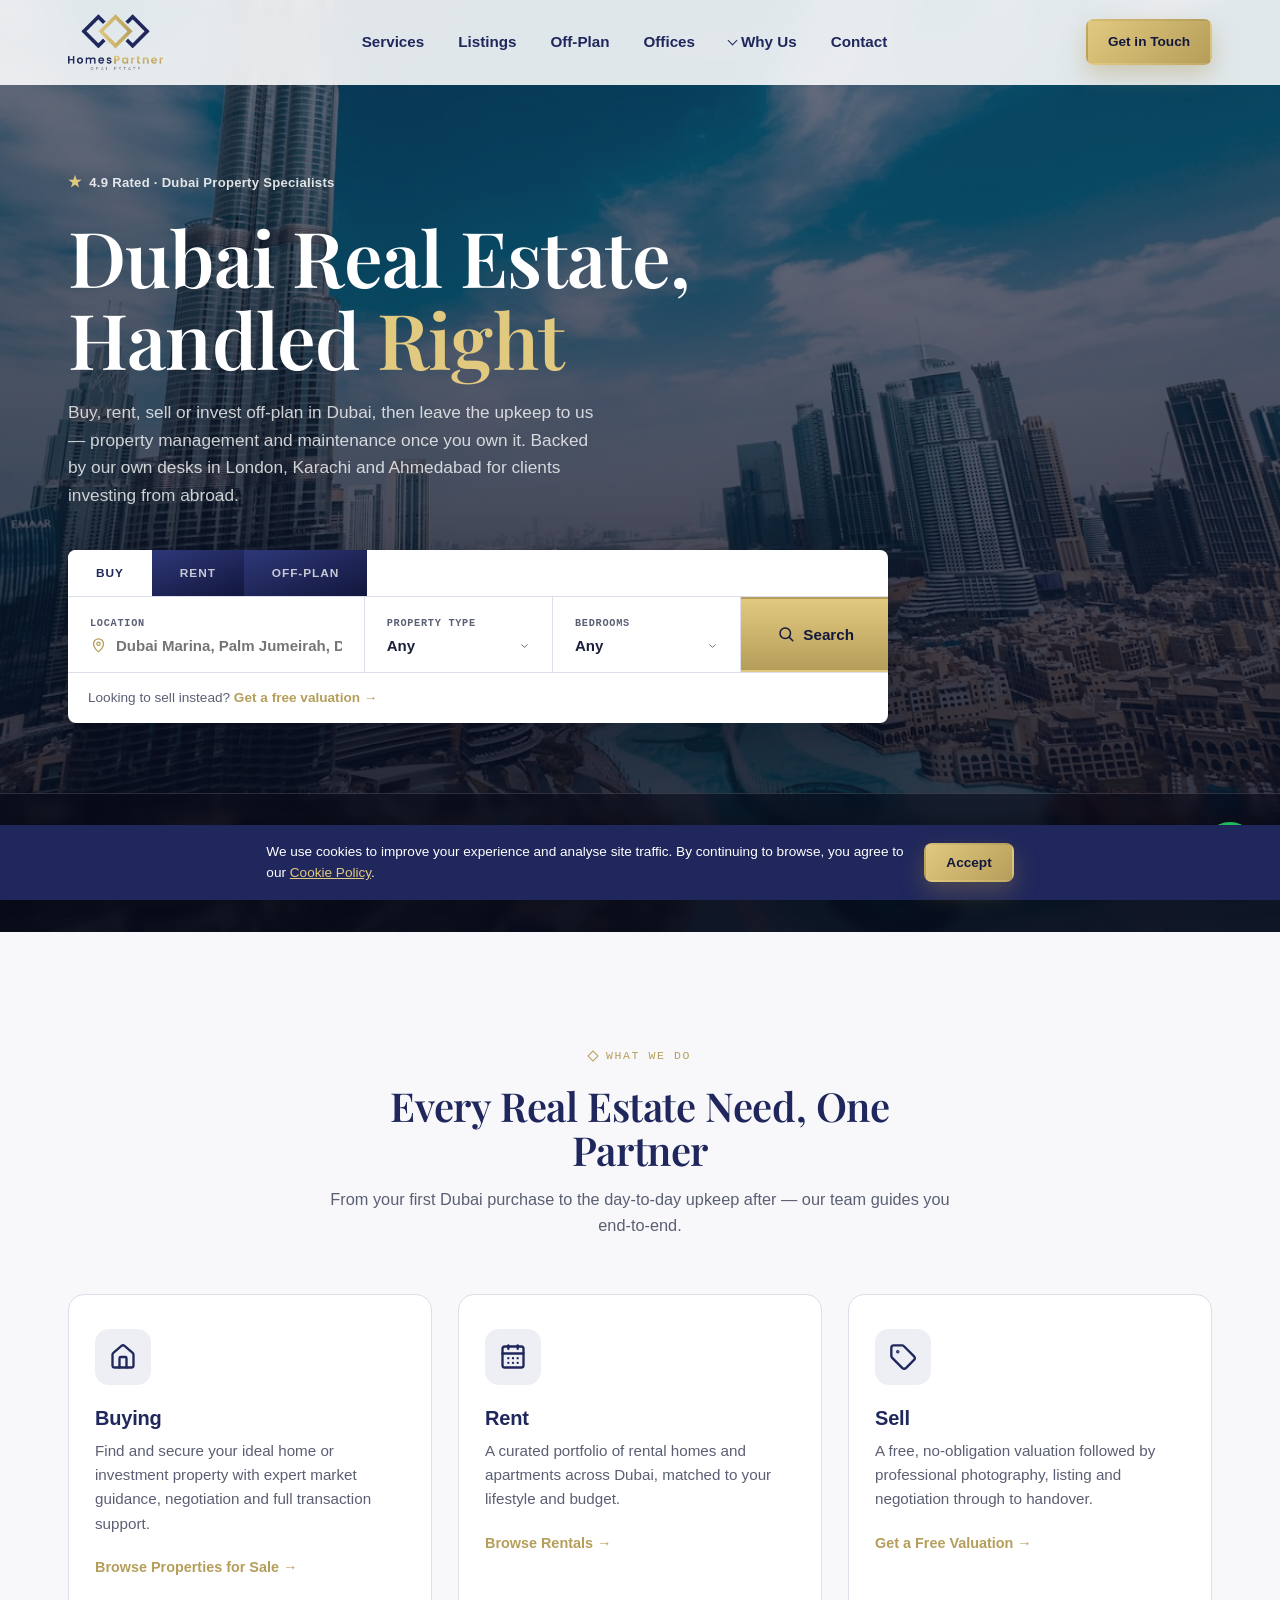
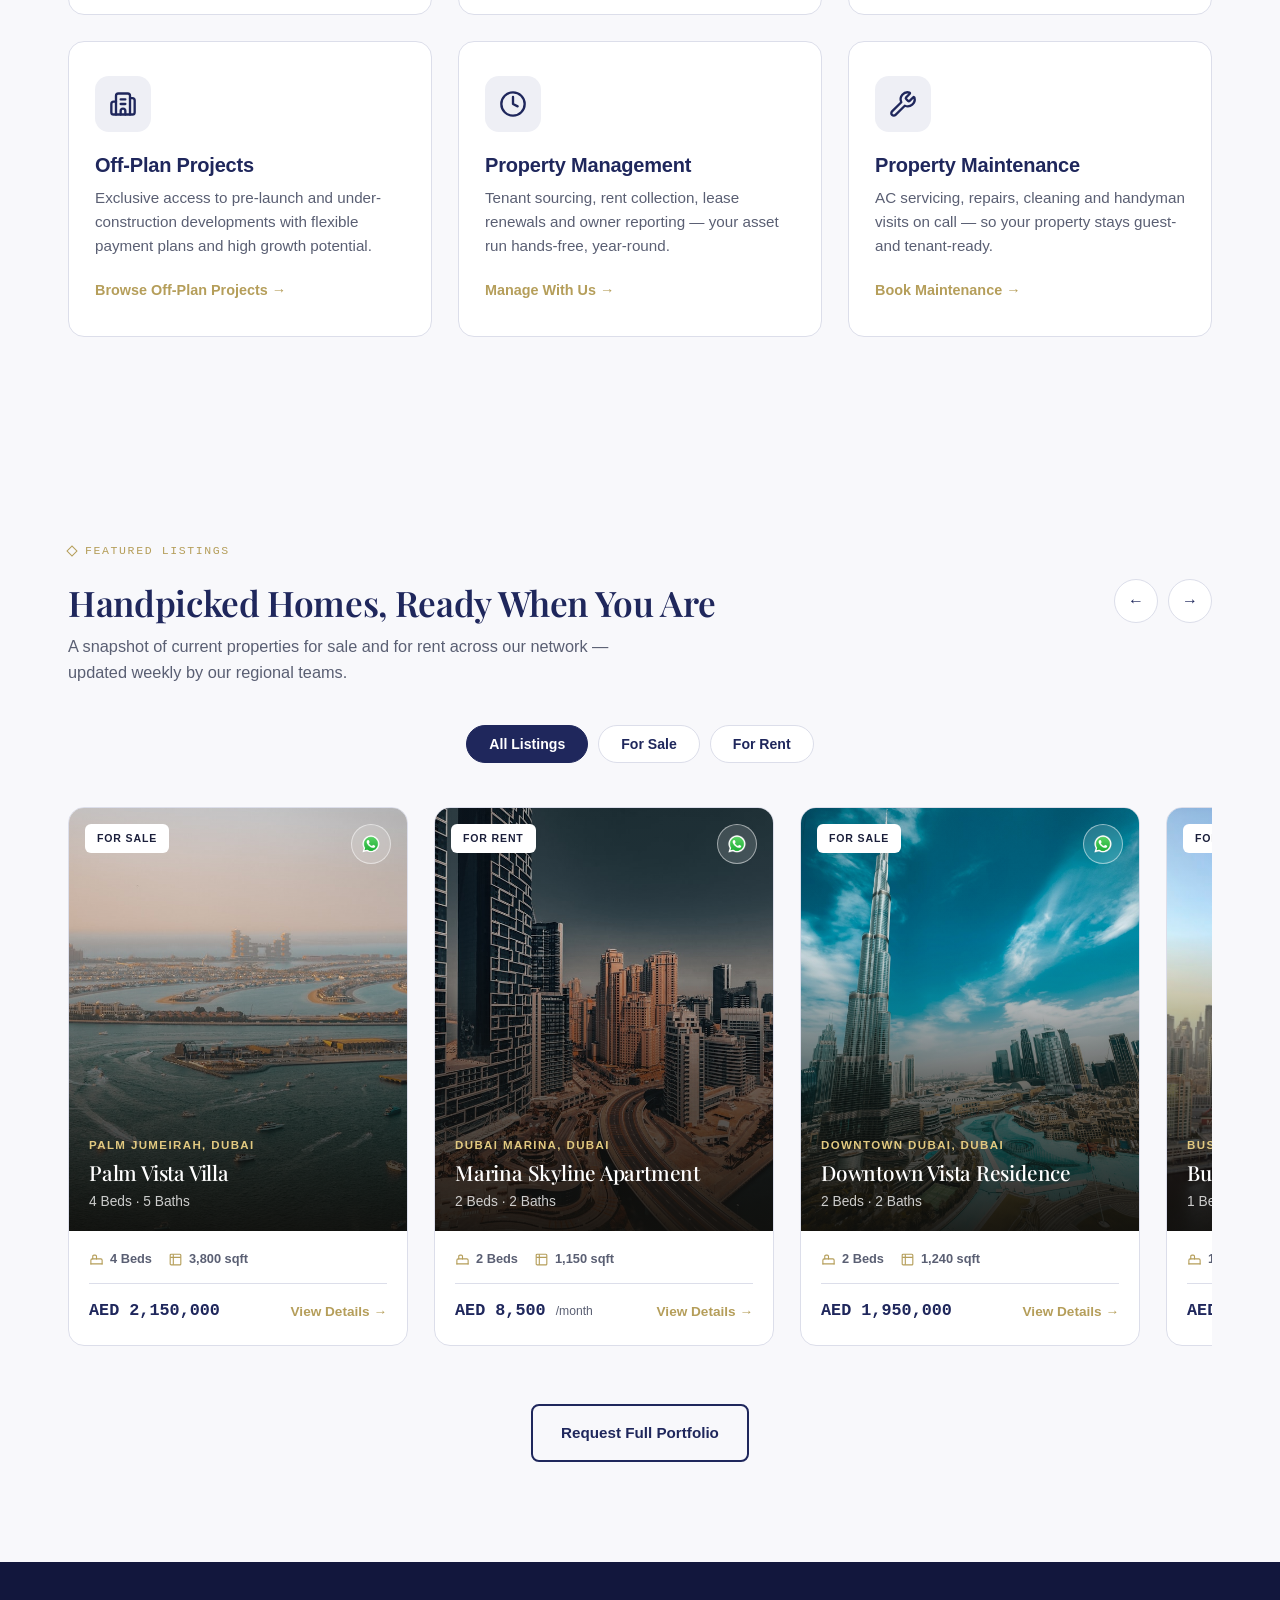
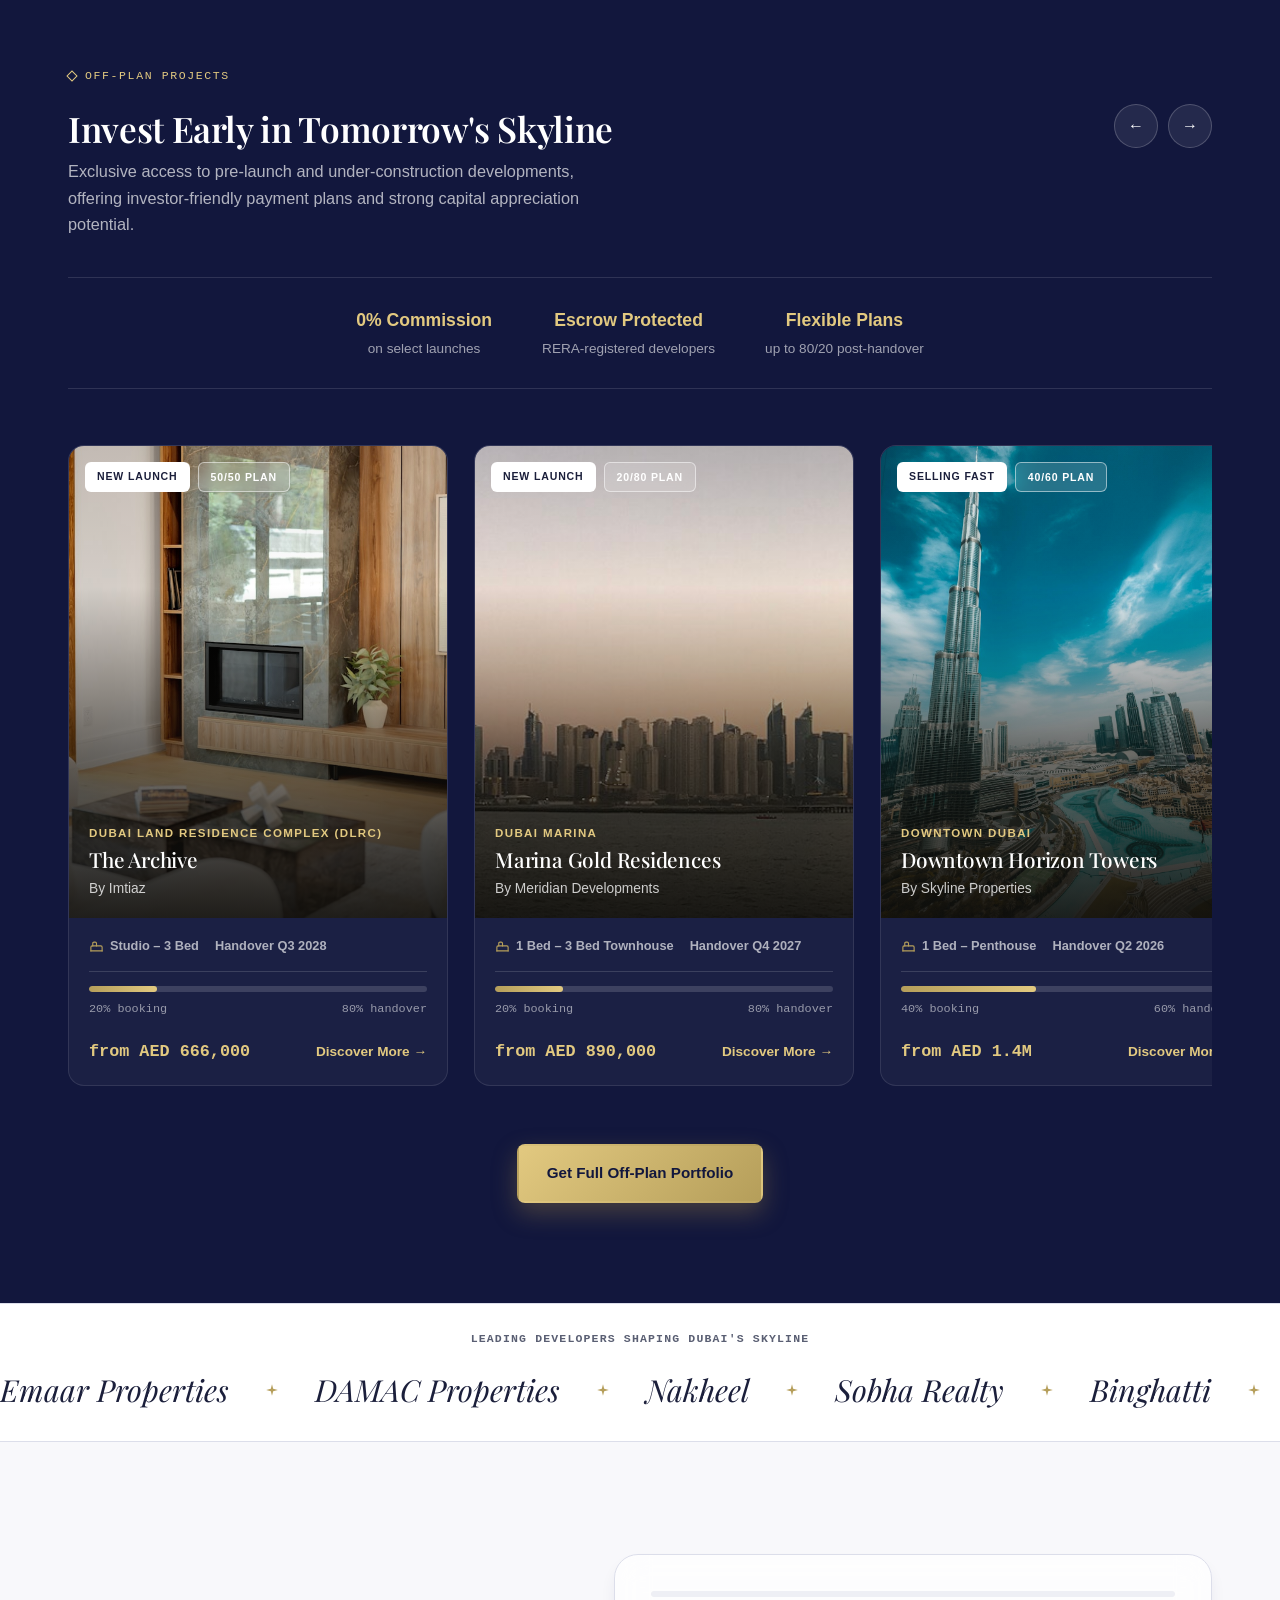
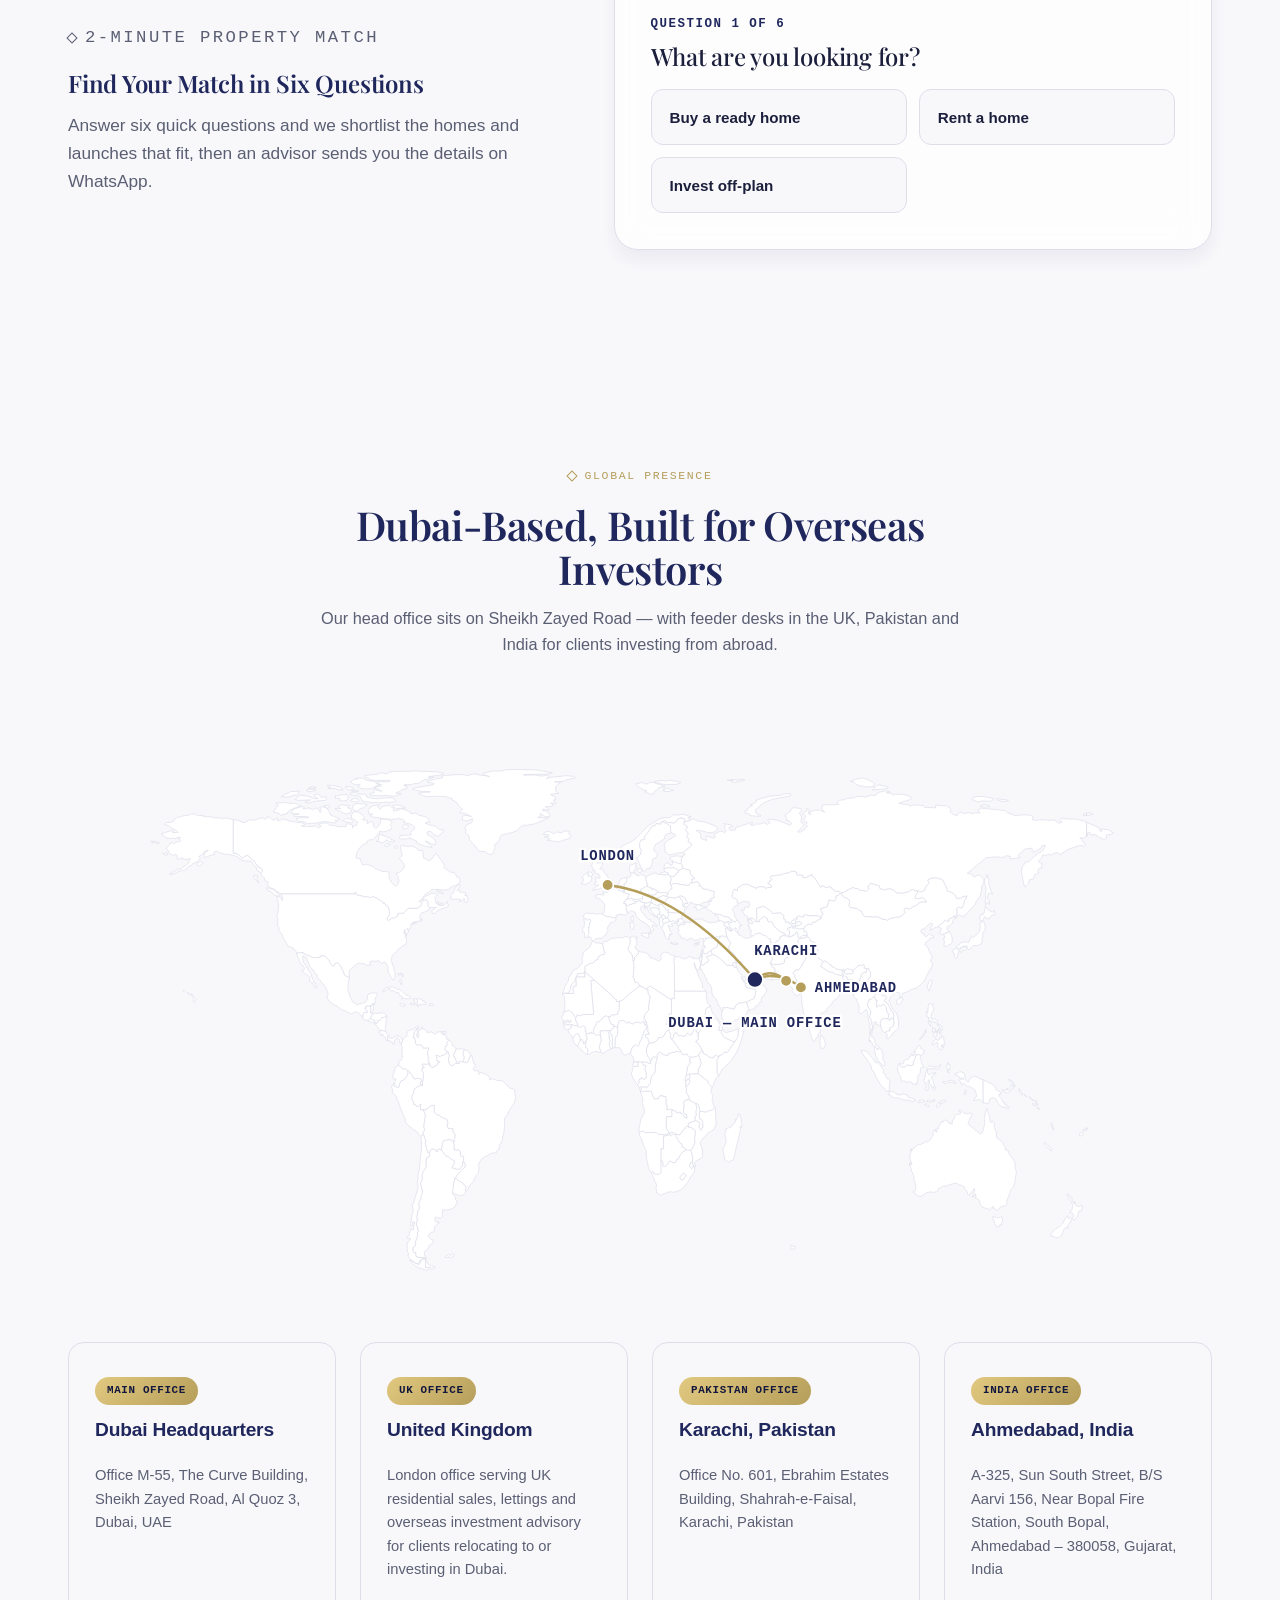
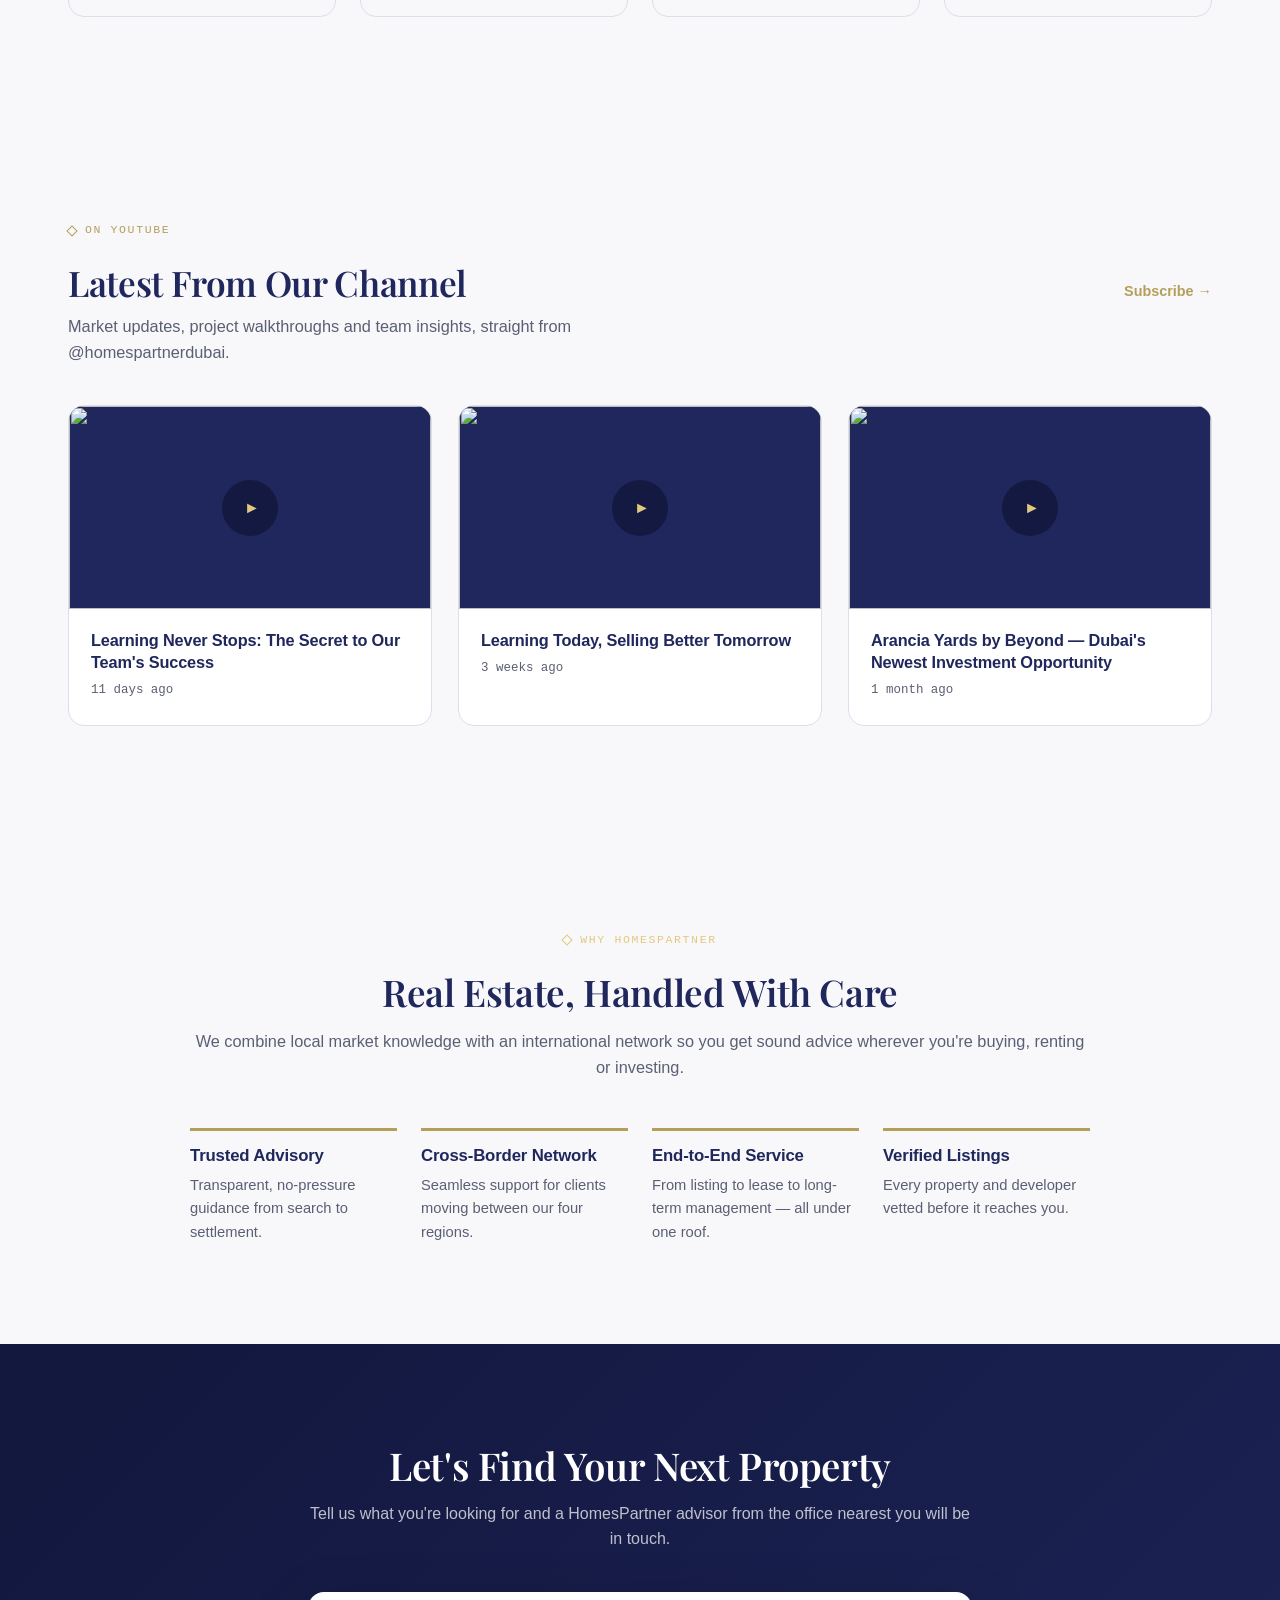
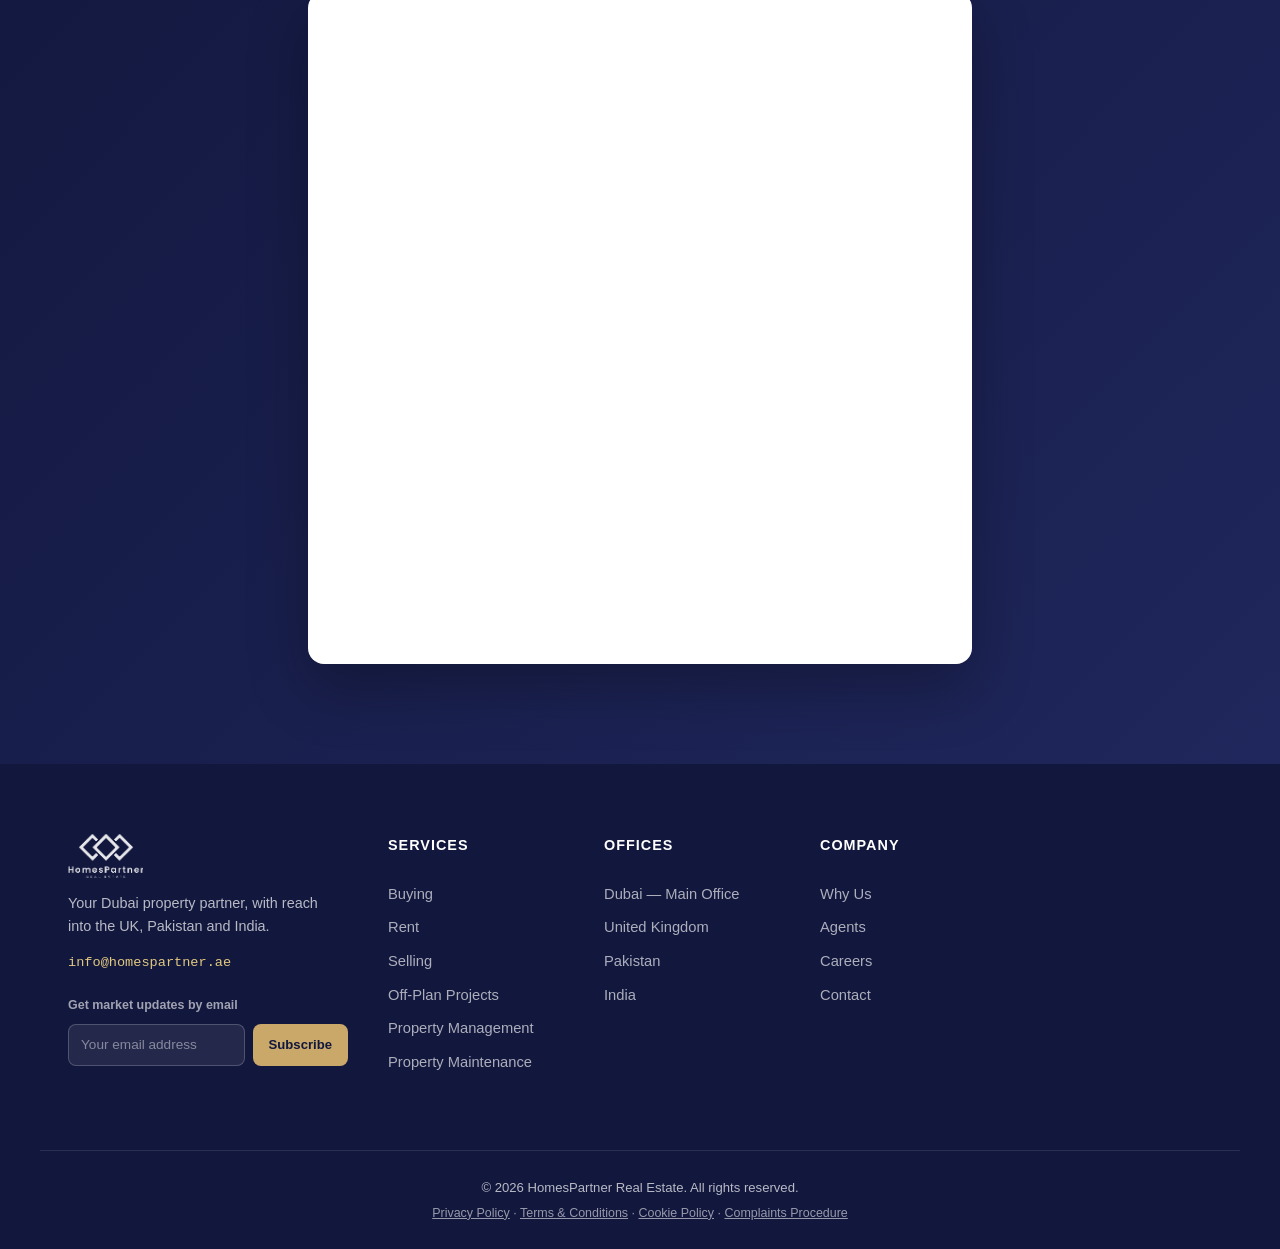
==== commit e674c78c: "Swap hero background to the Burj Khalifa + Downtown Dubai photo The previous hero image (hero-dubai-" ====
--- a/index.html
+++ b/index.html
@@ -35,7 +35,7 @@
 <section class="hero" id="top">
   <div class="hero-bg" id="heroBg">
     <div class="hero-bg-media" id="heroBgMedia">
-      <img src="assets/photos/hero-dubai-marina.jpg" alt="Dubai Marina skyline" class="hero-photo">
+      <img src="assets/photos/burj-khalifa.jpg" alt="Burj Khalifa and Downtown Dubai" class="hero-photo">
     </div>
     <svg class="grid-map" viewBox="0 0 1600 700" preserveAspectRatio="xMidYMax slice" aria-hidden="true">
       <g class="grid-lines">
--- a/styles.css
+++ b/styles.css
@@ -251,6 +251,7 @@
   position: absolute; inset: 0;
   width: 100%; height: 100%;
   object-fit: cover;
+  object-position: center 68%;
   opacity: 0.7;
 }
 .hero-bg::after {
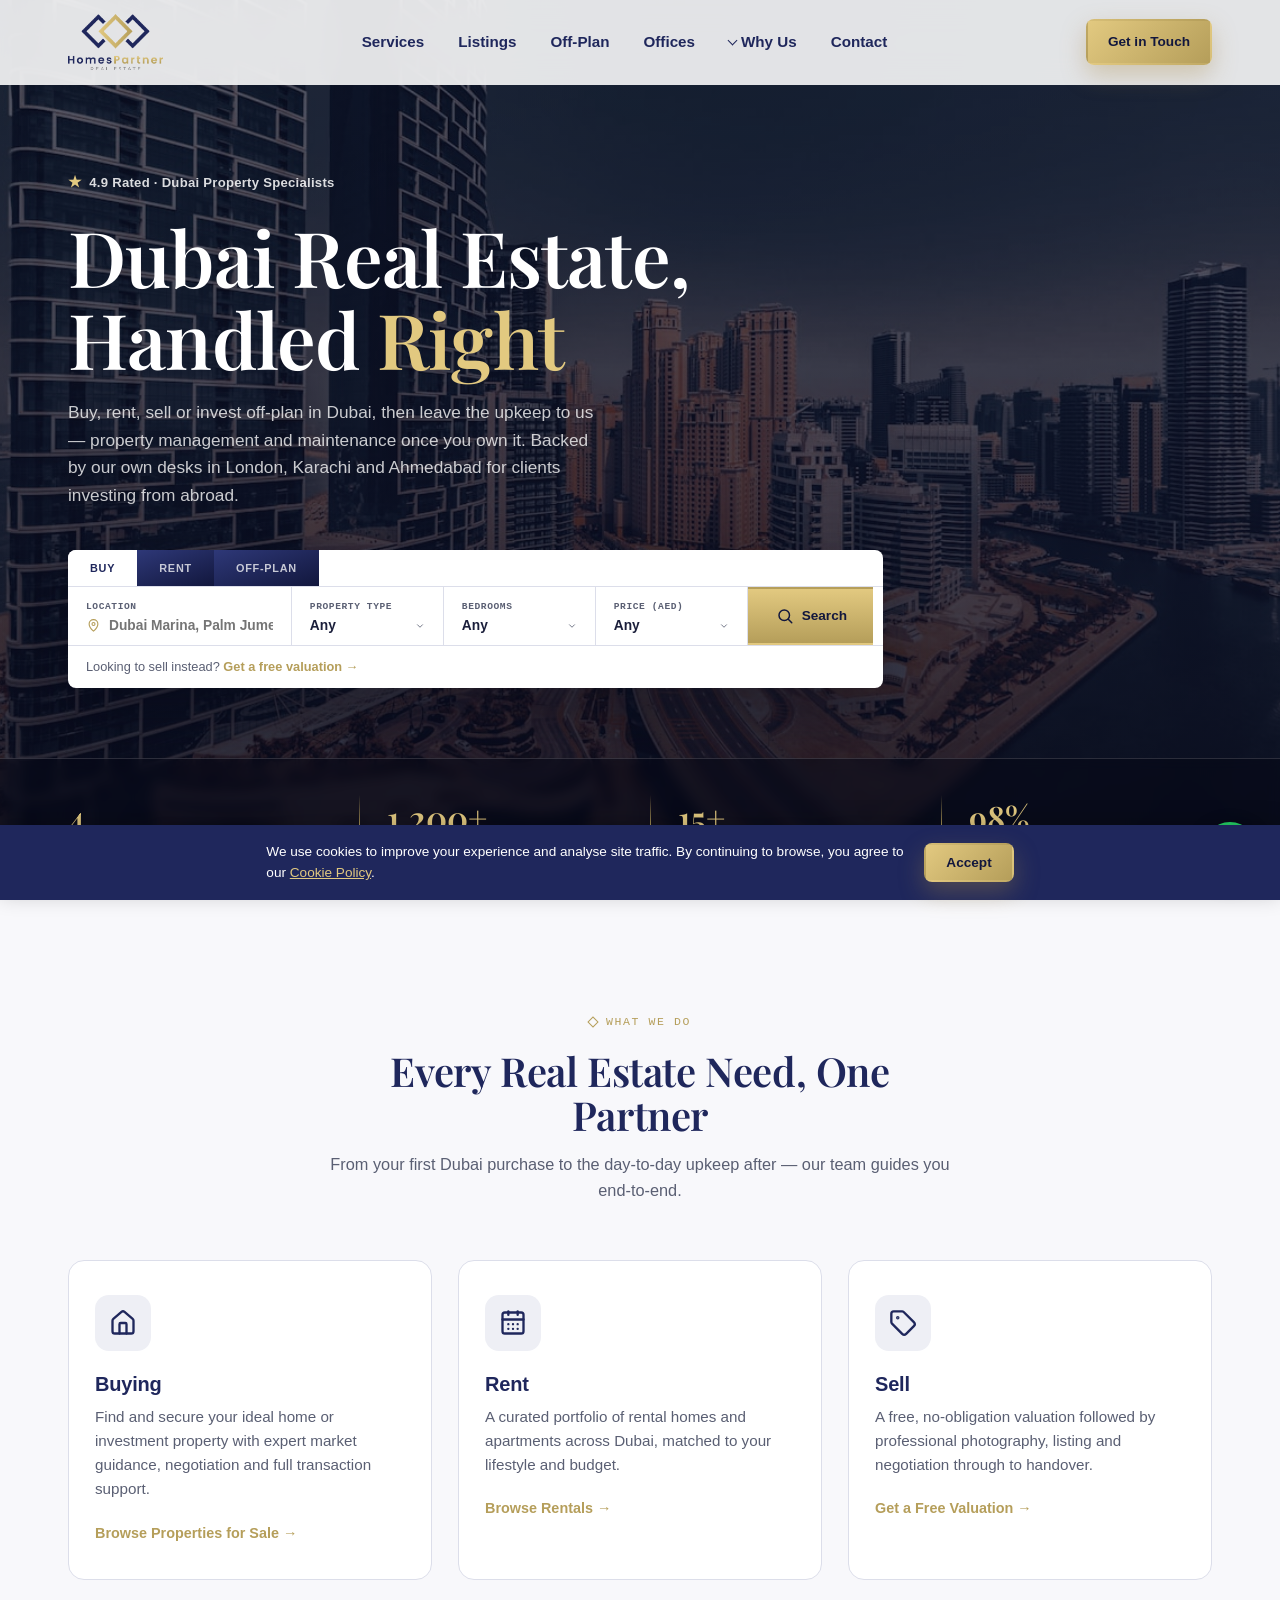
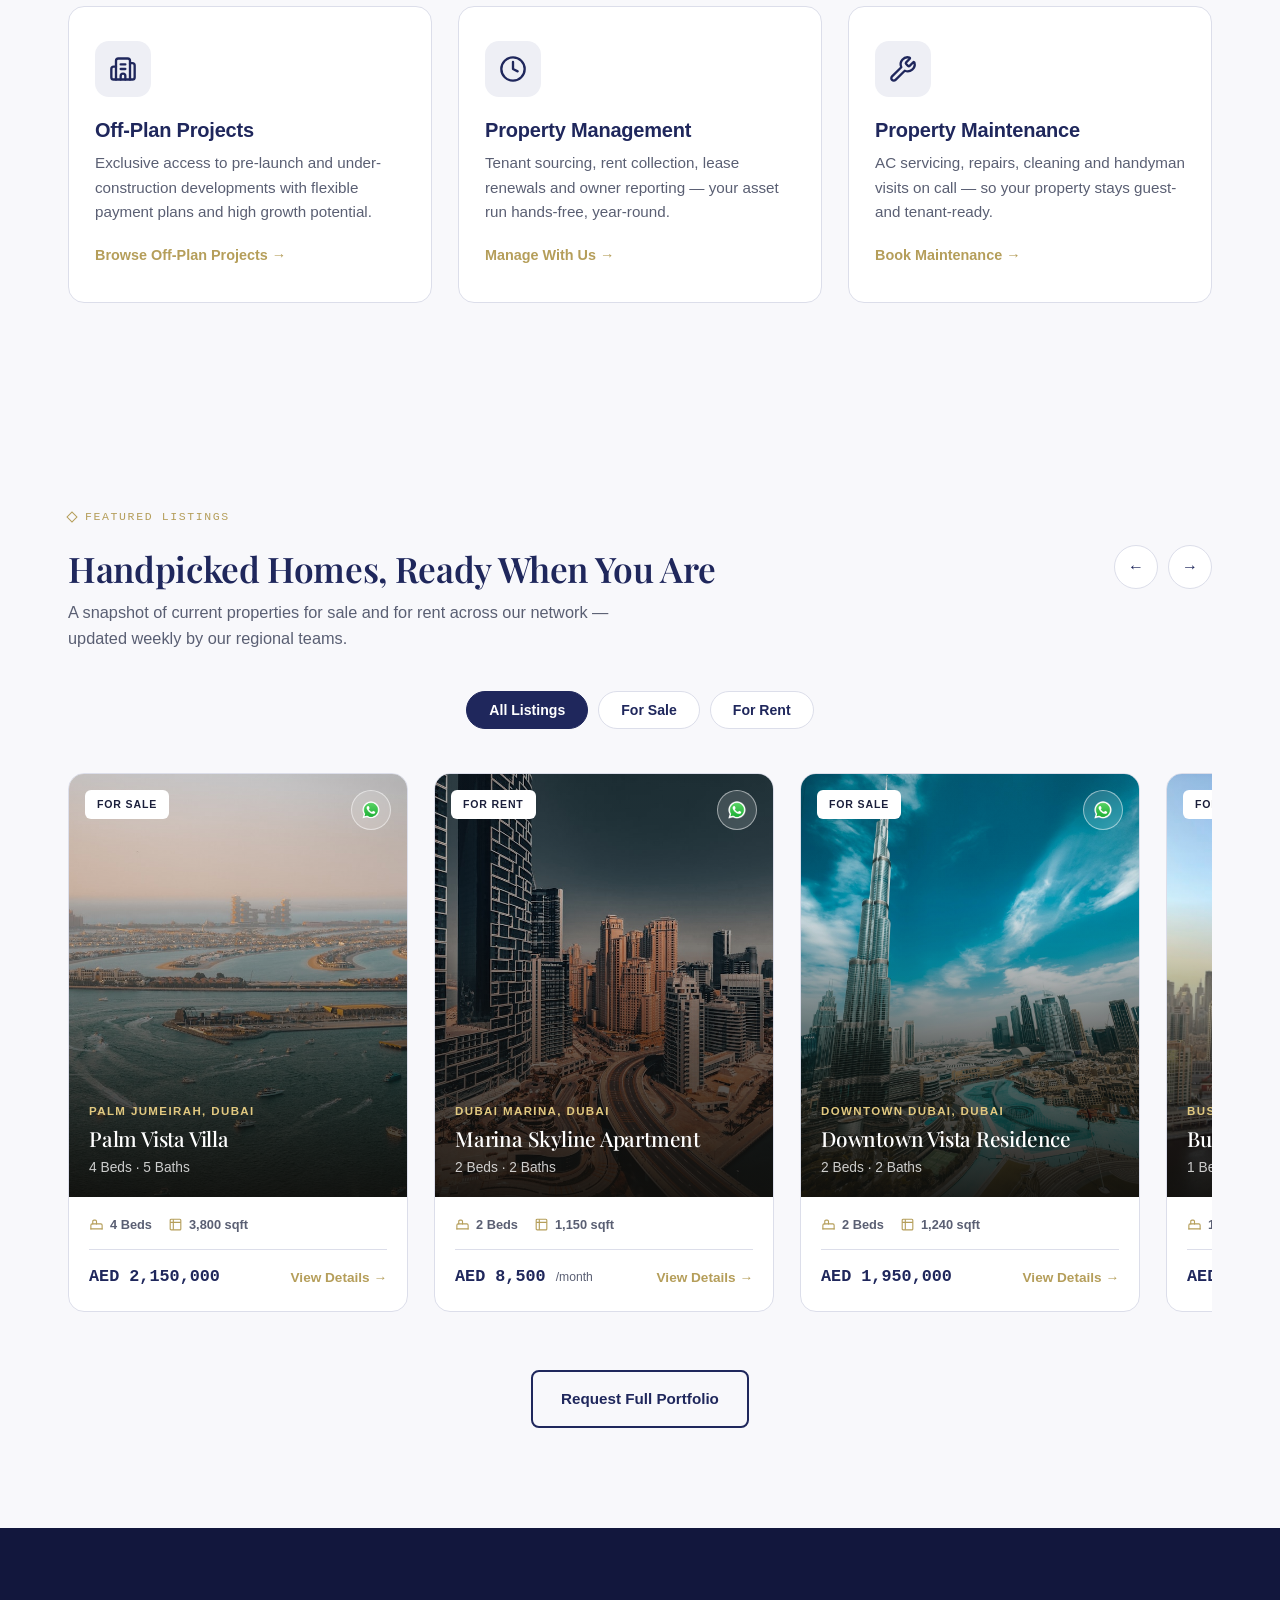
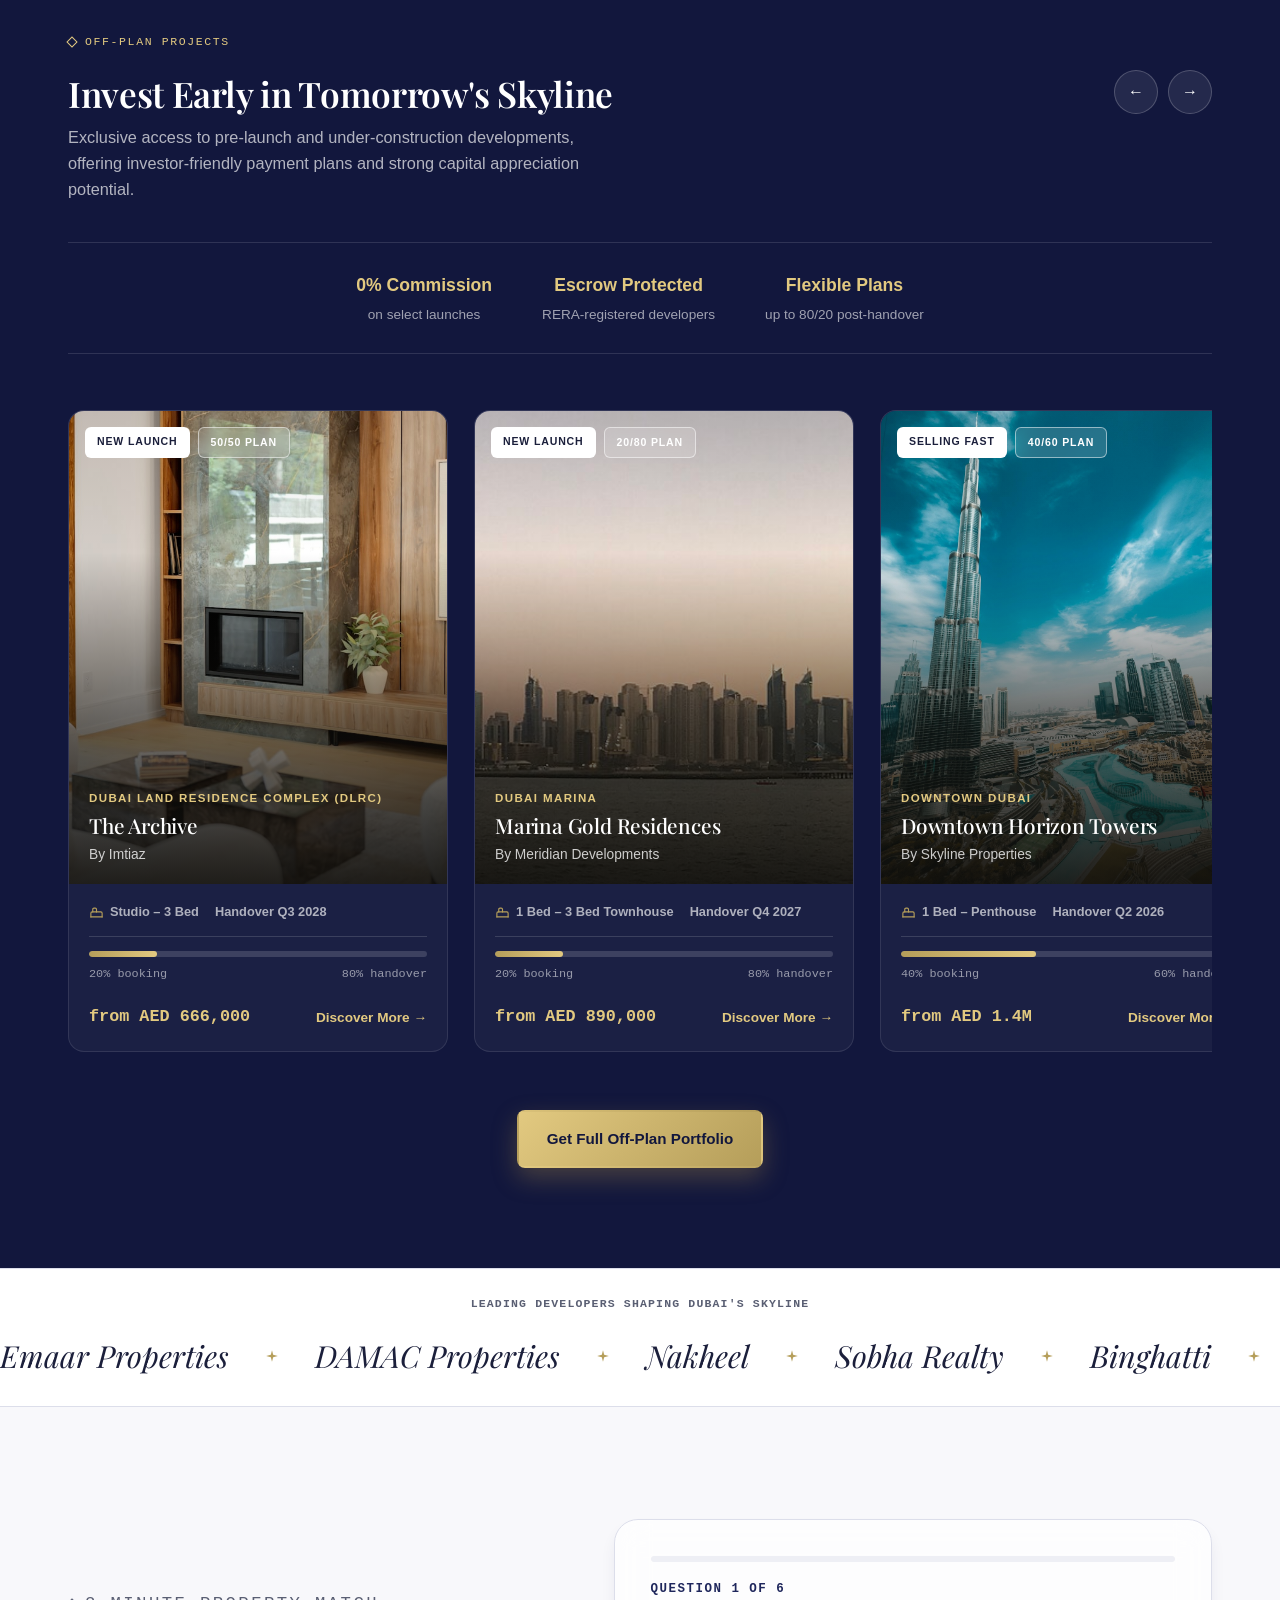
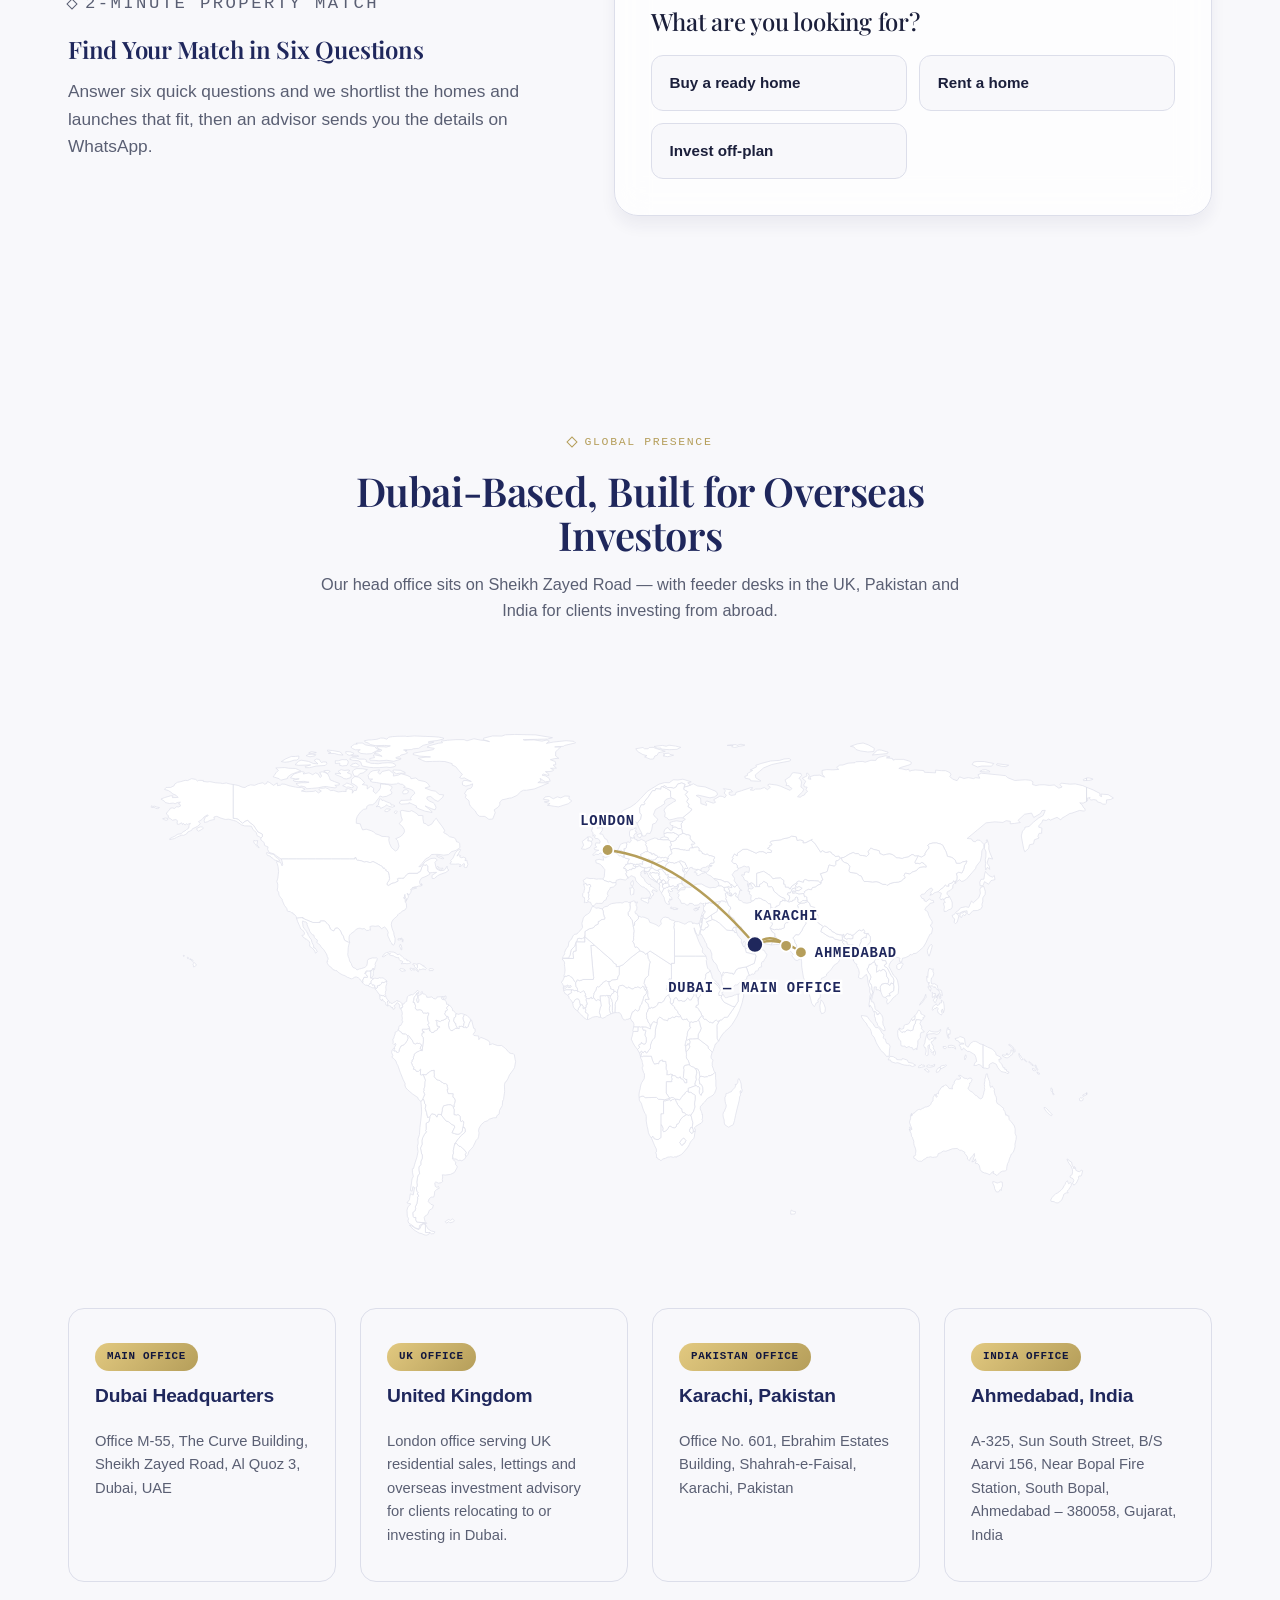
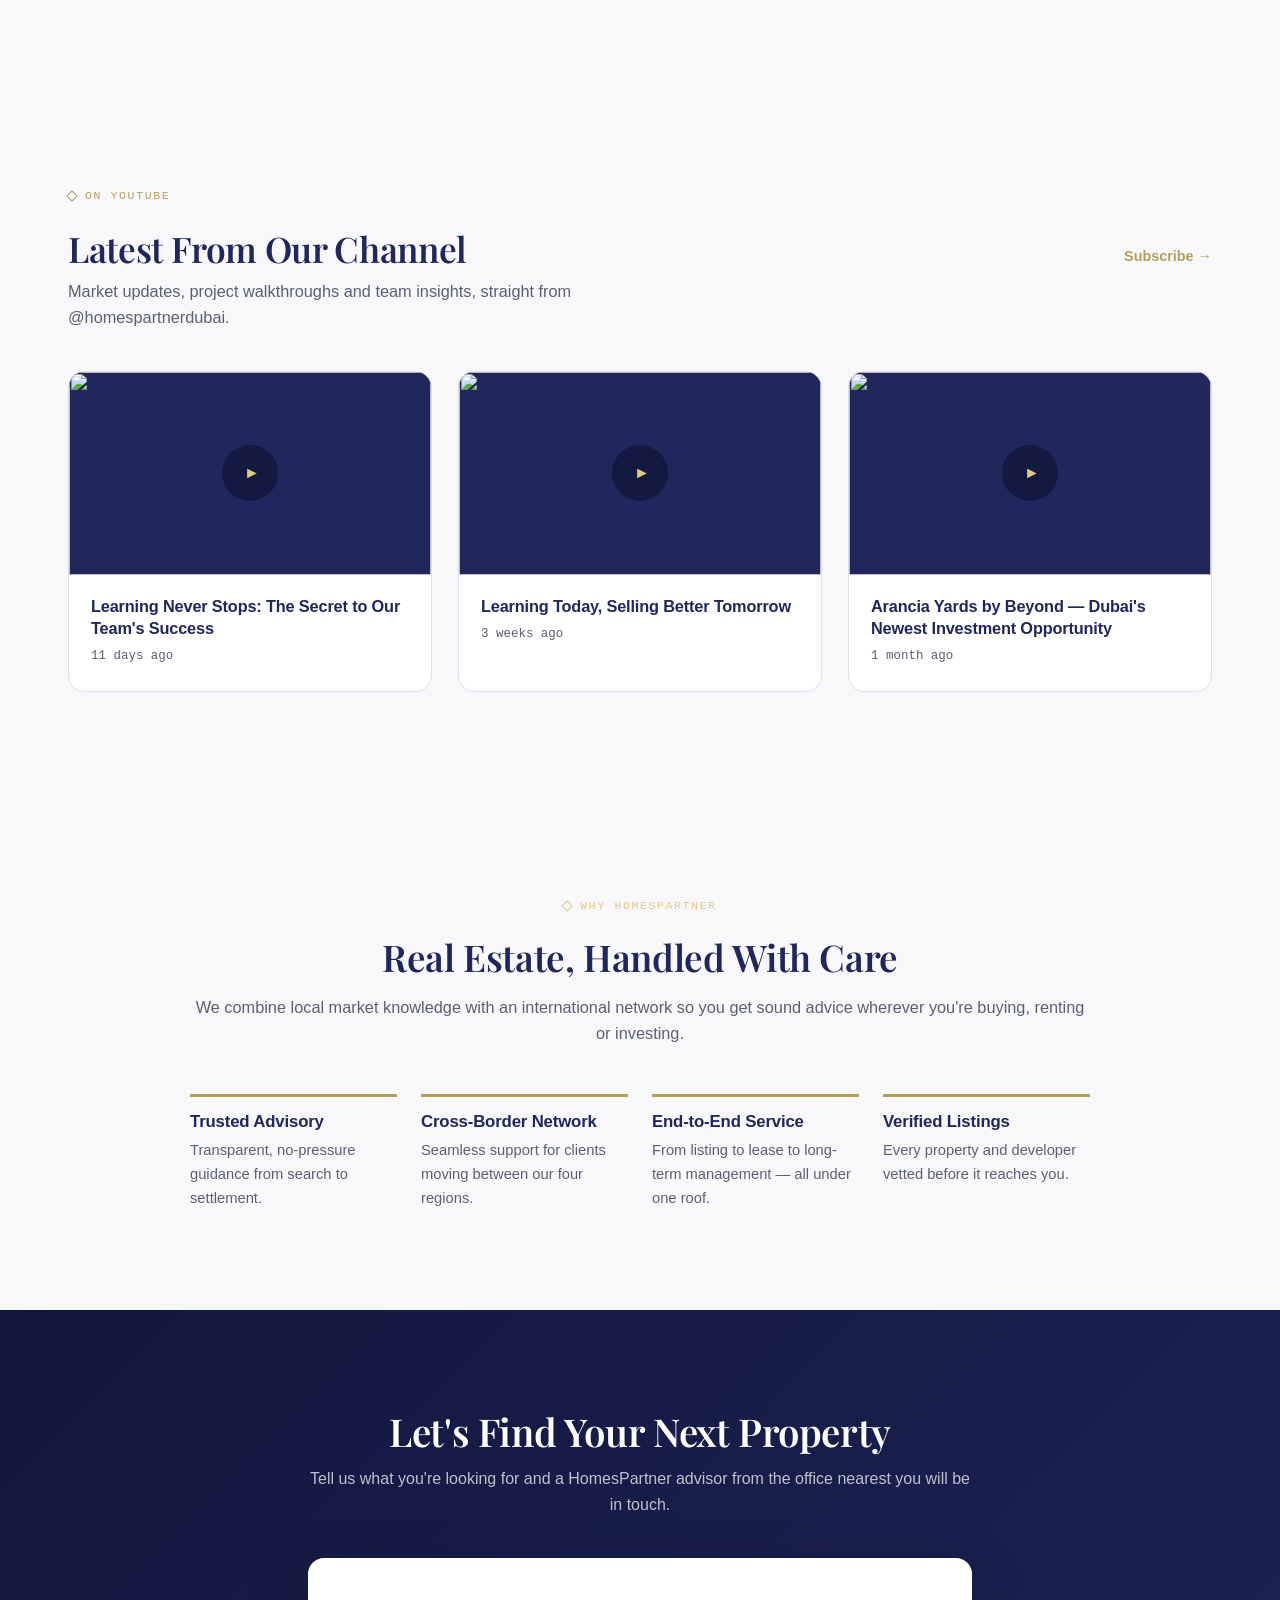
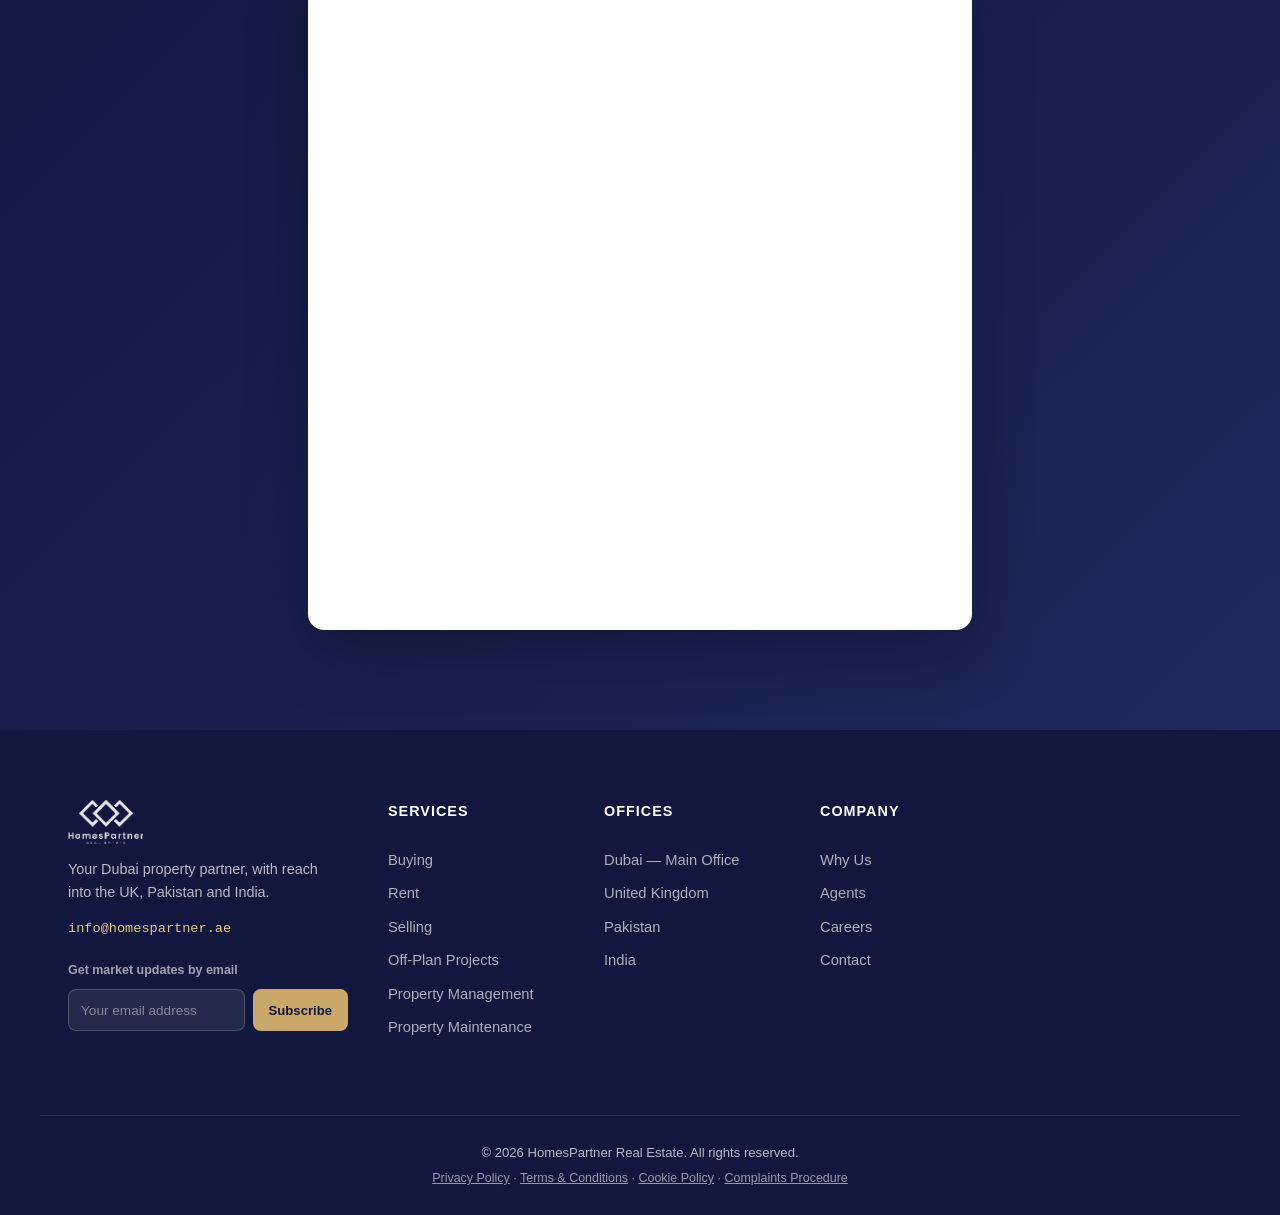
==== commit 888cc98c: "Add breathing room around the search button; switch hero to a landscape photo The Search button sat " ====
--- a/index.html
+++ b/index.html
@@ -35,7 +35,7 @@
 <section class="hero" id="top">
   <div class="hero-bg" id="heroBg">
     <div class="hero-bg-media" id="heroBgMedia">
-      <img src="assets/photos/burj-khalifa.jpg" alt="Burj Khalifa and Downtown Dubai" class="hero-photo">
+      <img src="assets/photos/dubai-marina-towers.jpg" alt="Dubai Marina towers" class="hero-photo">
     </div>
     <svg class="grid-map" viewBox="0 0 1600 700" preserveAspectRatio="xMidYMax slice" aria-hidden="true">
       <g class="grid-lines">
--- a/styles.css
+++ b/styles.css
@@ -251,7 +251,7 @@
   position: absolute; inset: 0;
   width: 100%; height: 100%;
   object-fit: cover;
-  object-position: center 68%;
+  object-position: center 58%;
   opacity: 0.7;
 }
 .hero-bg::after {
@@ -352,7 +352,7 @@
 /* ===== SEARCH PANEL ===== */
 .search-panel {
   position: relative;
-  max-width: 820px;
+  max-width: 815px;
   margin: 40px 0 0;
   background: var(--paper-flat);
   border-radius: 8px;
@@ -373,10 +373,10 @@
   color: rgba(255,255,255,0.75);
   font-family: var(--font-body);
   font-weight: 700;
-  font-size: 0.74rem;
+  font-size: 0.68rem;
   text-transform: uppercase;
-  letter-spacing: 0.08em;
-  padding: 16px 28px;
+  letter-spacing: 0.07em;
+  padding: 12px 22px;
   cursor: pointer;
   transition: background 0.2s ease, color 0.2s ease;
 }
@@ -388,13 +388,14 @@
   align-items: stretch;
   flex-wrap: wrap;
   border-top: 1px solid var(--line);
+  padding-right: 10px;
 }
 .search-field {
   display: flex;
   flex-direction: column;
   justify-content: center;
-  gap: 6px;
-  padding: 18px 22px;
+  gap: 4px;
+  padding: 12px 18px;
   flex: 1 1 150px;
   border-right: 1px solid var(--line);
   transition: background 0.2s ease;
@@ -405,19 +406,19 @@
 .search-field-label {
   font-family: var(--font-mono);
   text-transform: uppercase;
-  letter-spacing: 0.07em;
-  font-size: 0.64rem;
+  letter-spacing: 0.06em;
+  font-size: 0.6rem;
   font-weight: 600;
   color: var(--gray);
 }
-.search-field-control { position: relative; display: flex; align-items: center; gap: 9px; }
-.search-field svg { width: 17px; height: 17px; color: var(--gold-dark); flex-shrink: 0; }
+.search-field-control { position: relative; display: flex; align-items: center; gap: 8px; }
+.search-field svg { width: 15px; height: 15px; color: var(--gold-dark); flex-shrink: 0; }
 .search-field input, .search-field select {
   border: none;
   outline: none;
   background: none;
   font-family: var(--font-body);
-  font-size: 0.94rem;
+  font-size: 0.86rem;
   font-weight: 600;
   color: var(--ink);
   width: 100%;
@@ -425,14 +426,14 @@
   -webkit-appearance: none;
   -moz-appearance: none;
 }
-.search-field select { padding-right: 18px; cursor: pointer; }
+.search-field select { padding-right: 16px; cursor: pointer; }
 .search-field-control .field-chevron {
   position: absolute;
   right: 0;
   top: 50%;
   transform: translateY(-50%);
-  width: 11px;
-  height: 11px;
+  width: 10px;
+  height: 10px;
   color: var(--gray);
   pointer-events: none;
 }
@@ -440,16 +441,17 @@
   flex: 0 0 auto;
   height: auto;
   border-radius: 0;
-  padding: 0 34px;
+  padding: 0 26px;
   border-right: none;
   background: linear-gradient(180deg, var(--gold-light) 0%, var(--gold-dark) 100%);
   box-shadow: none;
+  font-size: 0.85rem;
 }
 
 .search-alt {
   margin: 0;
-  padding: 14px 20px;
-  font-size: 0.85rem;
+  padding: 11px 18px;
+  font-size: 0.8rem;
   color: var(--gray);
   border-top: 1px solid var(--line);
 }
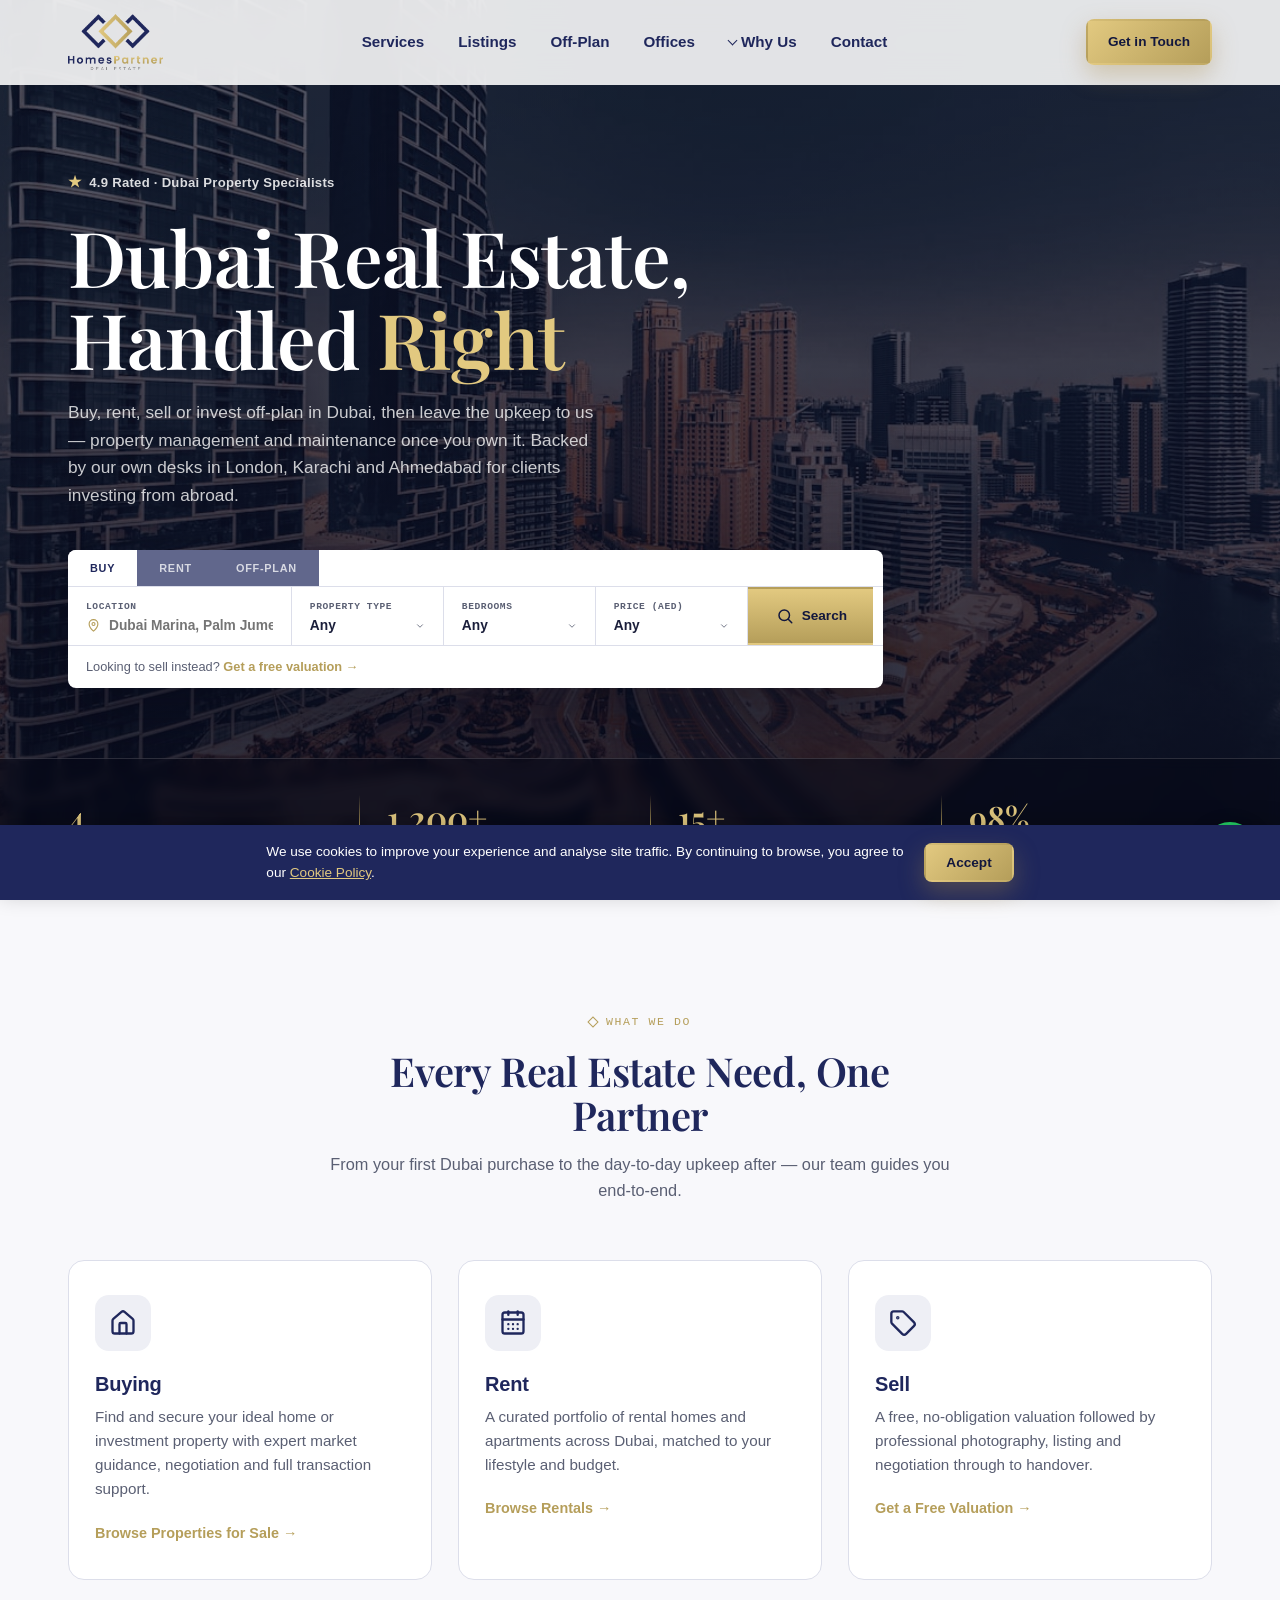
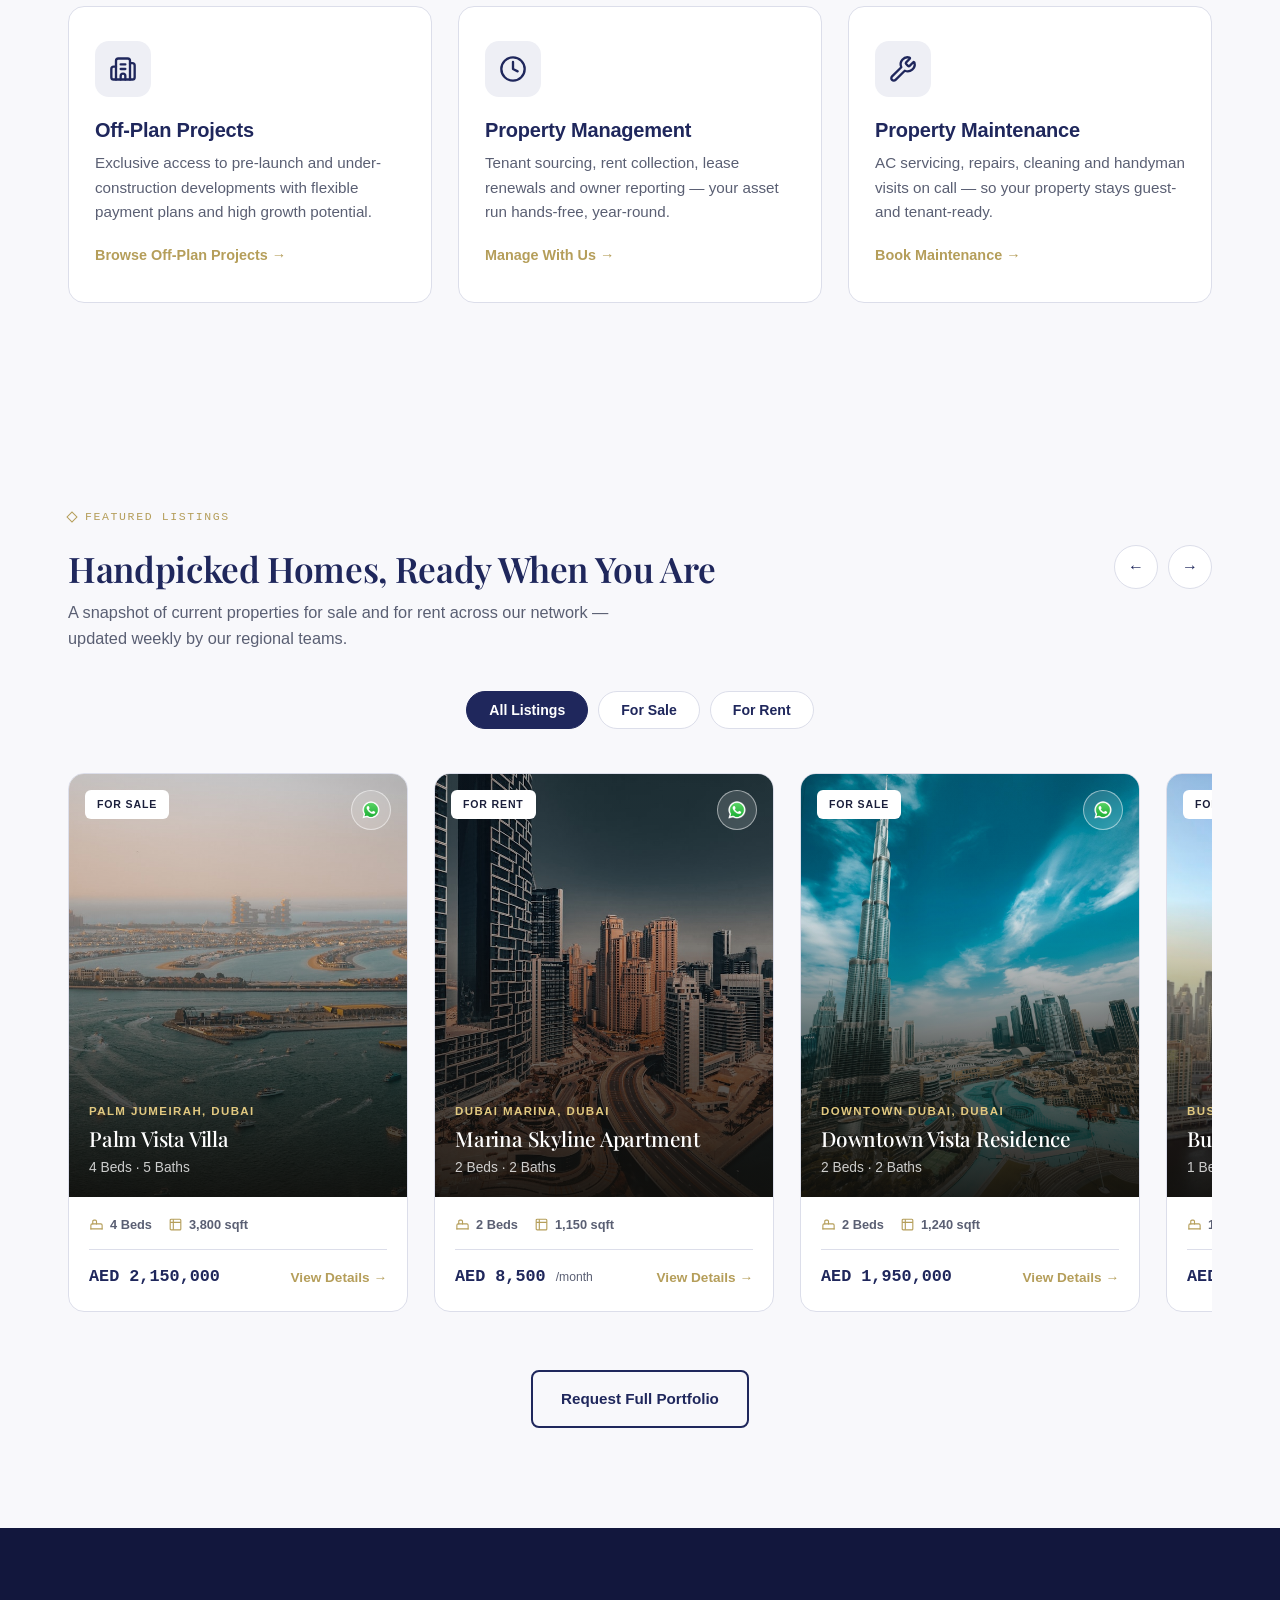
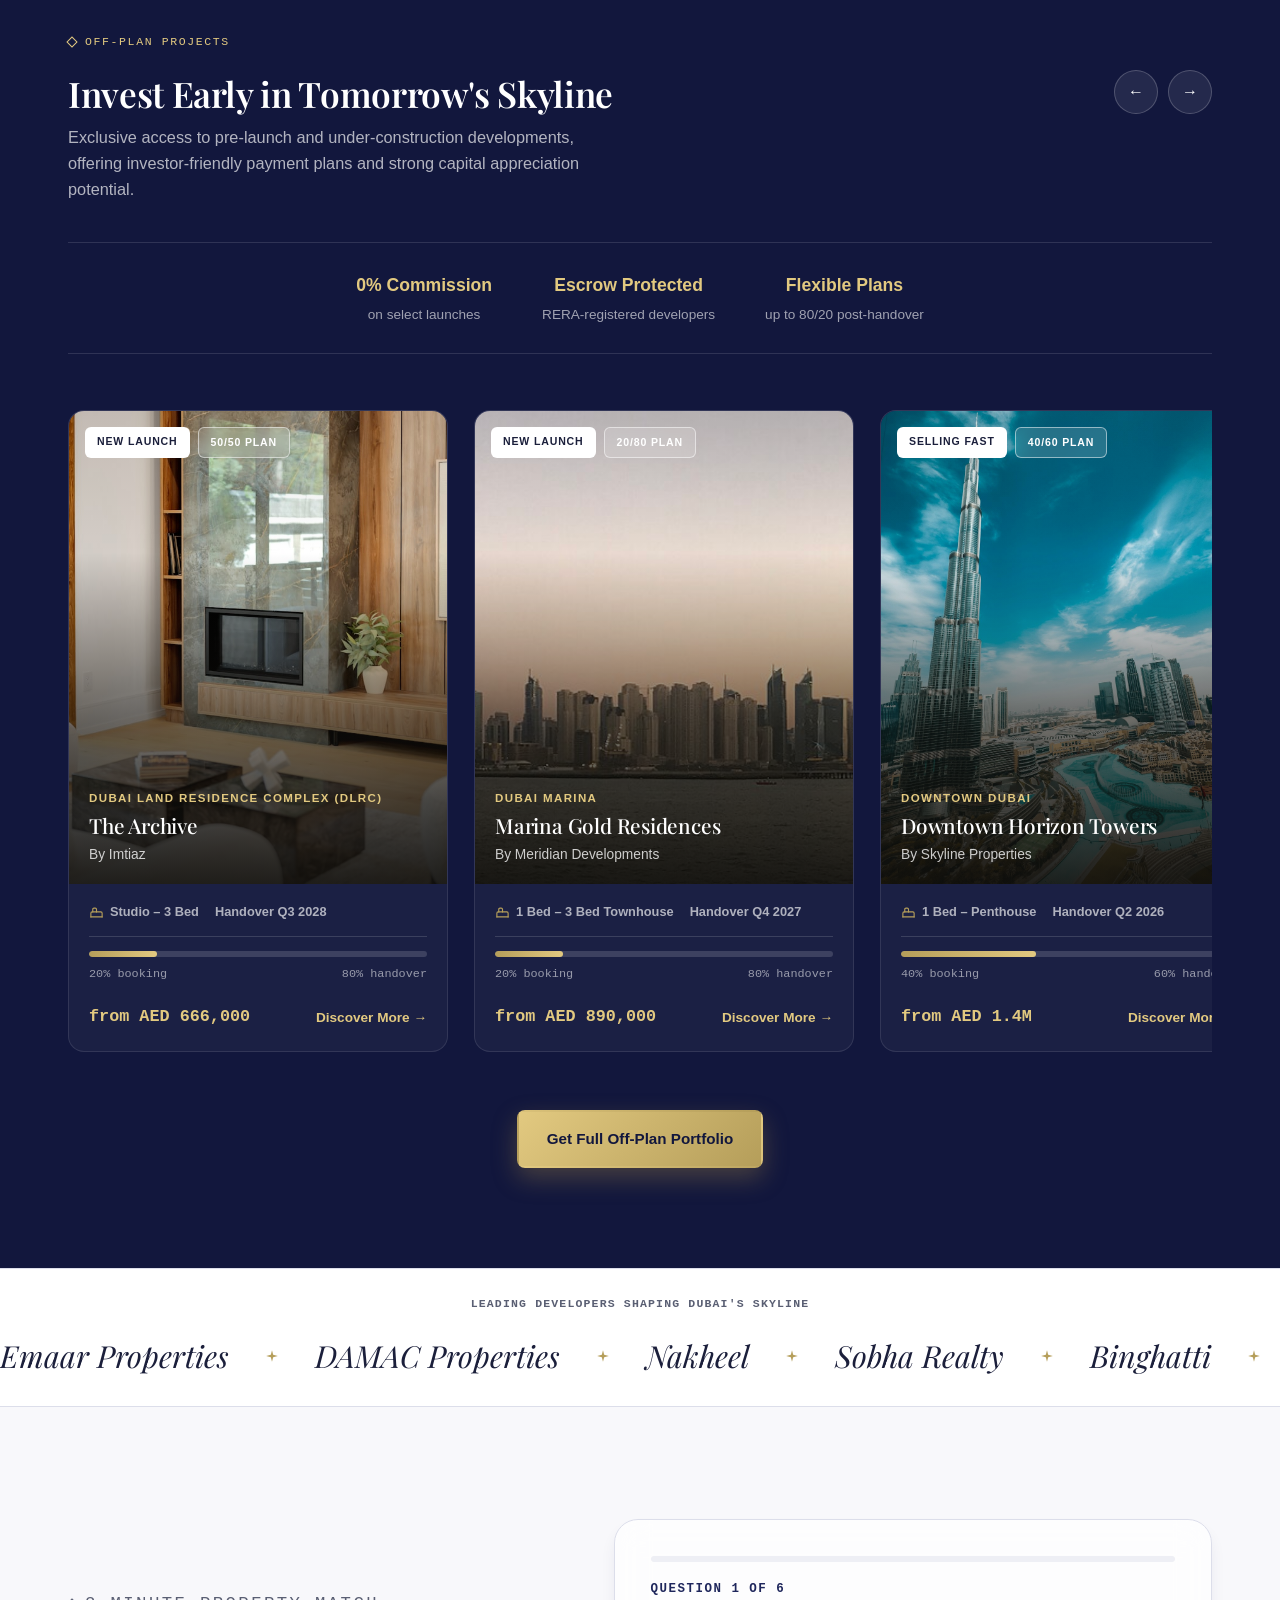
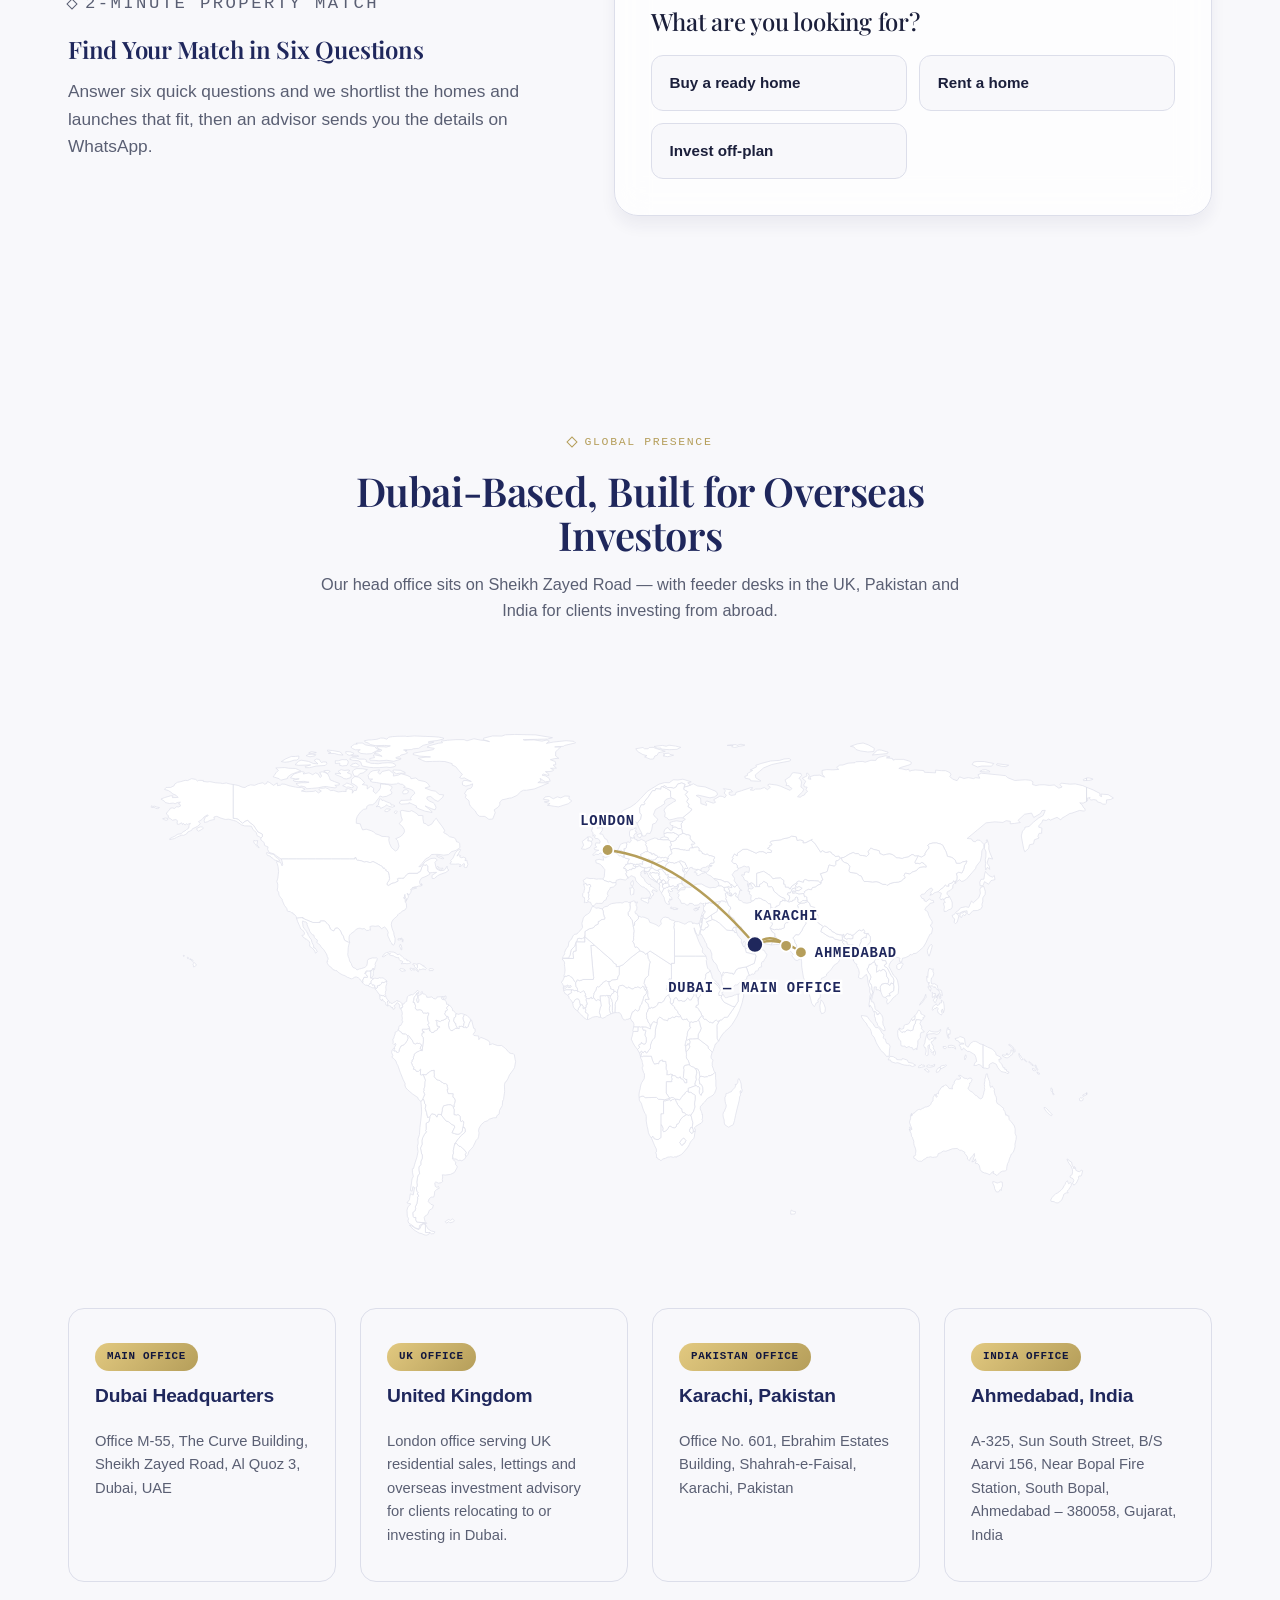
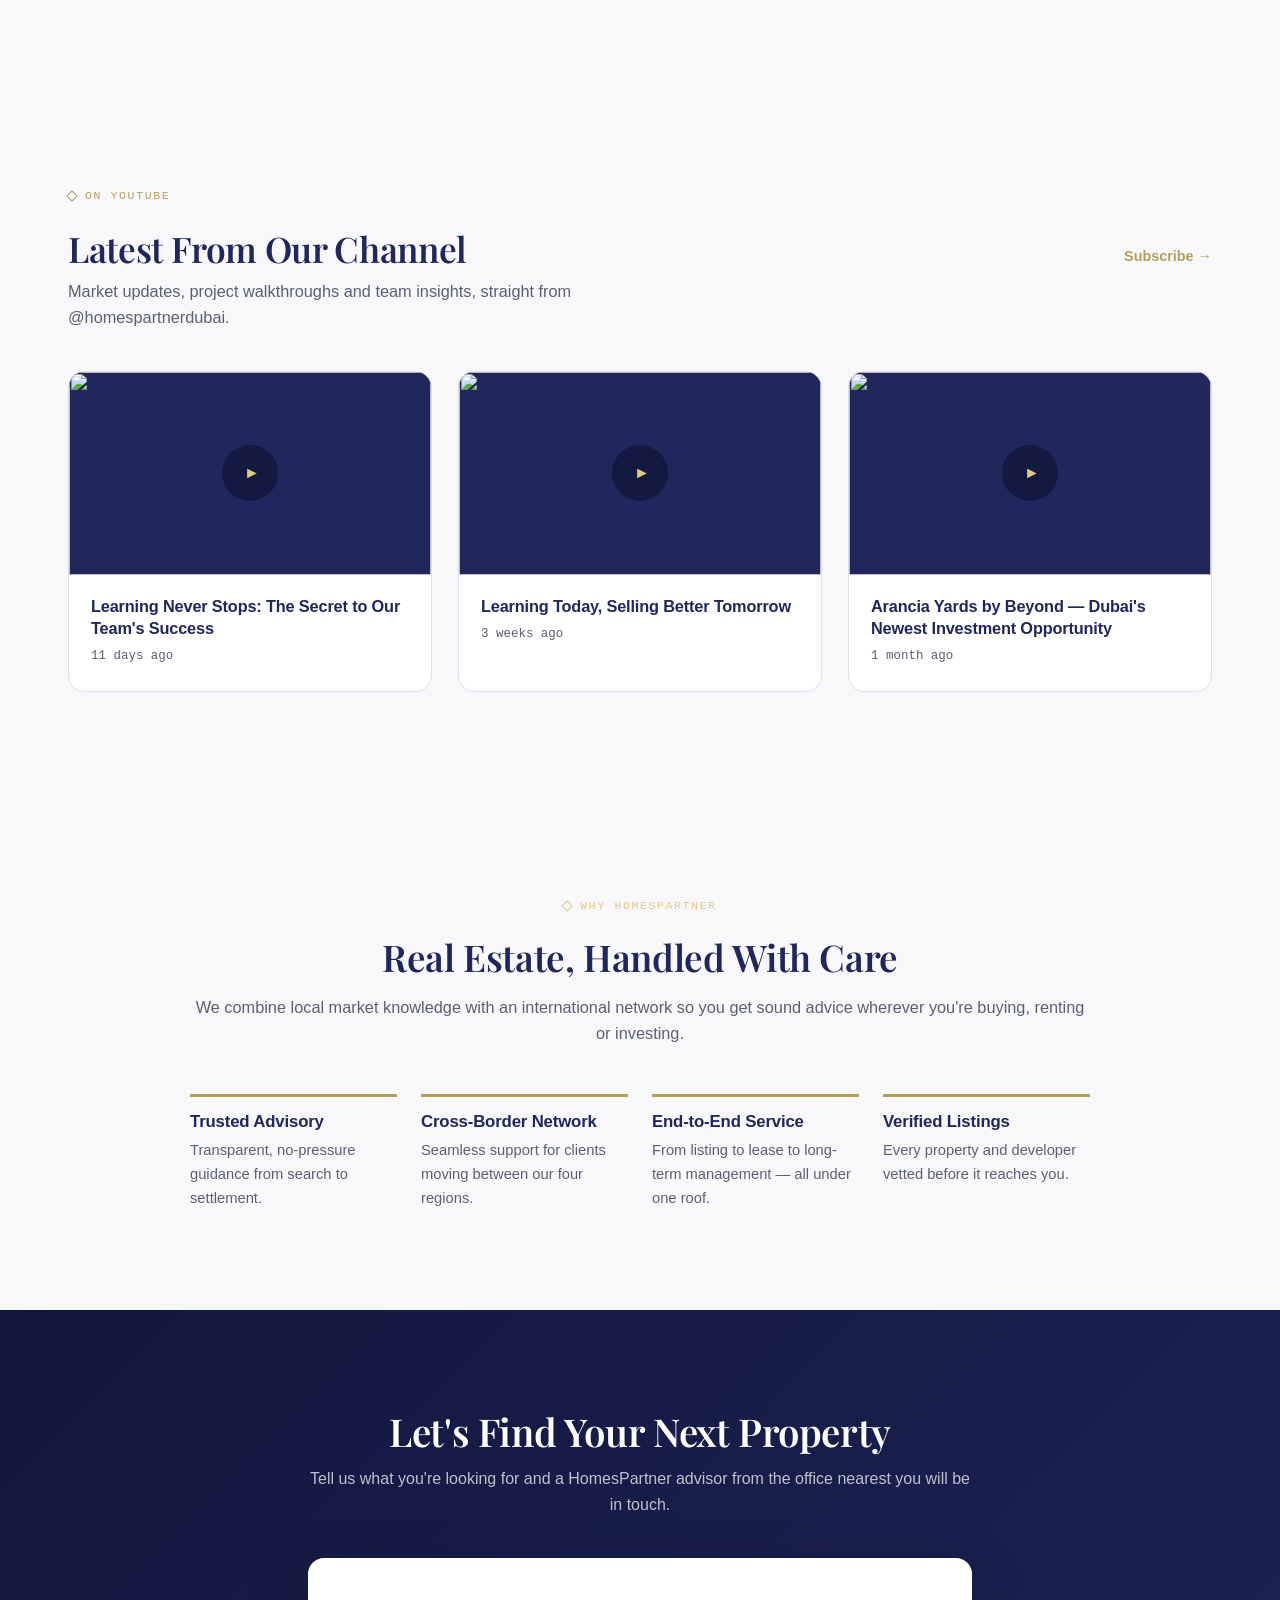
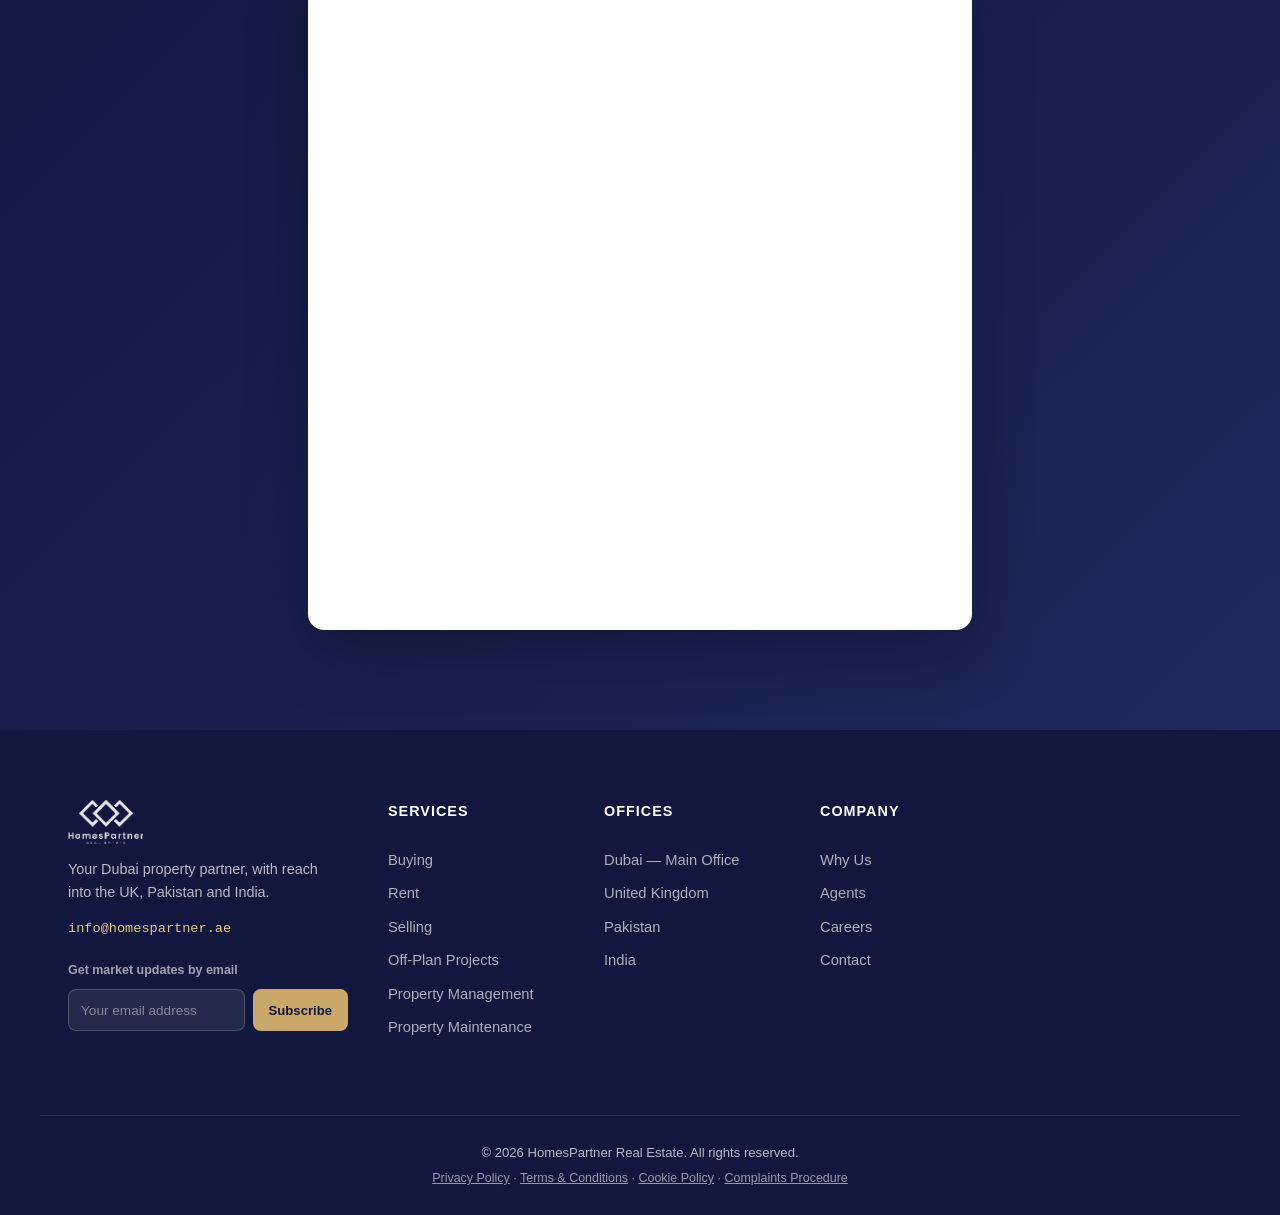
==== commit b3c303cc: "Add an Awards & Recognition homepage section Added a new admin-editable section (eyebrow/heading/sub" ====
--- a/index.html
+++ b/index.html
@@ -278,6 +278,18 @@
   </div>
 </section>
 
+<!-- ===== AWARDS & RECOGNITION ===== -->
+<section class="awards" id="awards" style="display:none;">
+  <div class="container">
+    <div class="section-head reveal">
+      <p class="eyebrow" id="awardsEyebrow">Recognition</p>
+      <h2 class="display" id="awardsHeading">Awards &amp; Recognition</h2>
+      <p class="section-sub" id="awardsSubtitle"></p>
+    </div>
+    <div class="awards-grid" id="awardsGrid"></div>
+  </div>
+</section>
+
 <!-- ===== CLIENT REVIEWS ===== -->
 <section class="reviews" id="reviews">
   <div class="container">
--- a/styles.css
+++ b/styles.css
@@ -368,7 +368,7 @@
 .toggle-pill {
   position: relative;
   z-index: 2;
-  background: linear-gradient(160deg, var(--navy-soft) 0%, var(--navy-deep) 100%);
+  background: rgba(31, 39, 92, 0.7);
   border: none;
   color: rgba(255,255,255,0.75);
   font-family: var(--font-body);
@@ -1312,6 +1312,51 @@
 }
 .why-item h4 { color: var(--navy); font-size: 1.05rem; margin-bottom: 8px; }
 .why-item p { color: var(--gray); font-size: 0.92rem; }
+
+/* ===== AWARDS & RECOGNITION ===== */
+.awards { background: var(--paper-flat); padding: 90px 0; }
+.awards:empty, .awards.is-empty { display: none; }
+.awards-grid {
+  display: grid;
+  grid-template-columns: repeat(auto-fit, minmax(210px, 1fr));
+  gap: 32px 24px;
+  max-width: 1000px;
+  margin: 0 auto;
+}
+.award-card {
+  display: flex;
+  flex-direction: column;
+  align-items: center;
+  text-align: center;
+  gap: 14px;
+}
+.award-badge {
+  width: 64px;
+  height: 64px;
+  border-radius: 50%;
+  background: linear-gradient(135deg, var(--gold-light), var(--gold-dark));
+  color: var(--navy-deep);
+  display: flex;
+  align-items: center;
+  justify-content: center;
+  box-shadow: var(--shadow-soft);
+  flex-shrink: 0;
+}
+.award-badge svg { width: 28px; height: 28px; }
+.award-card h4 {
+  font-family: var(--font-serif);
+  font-weight: 500;
+  font-size: 1.05rem;
+  color: var(--navy);
+  margin: 0;
+}
+.award-meta {
+  font-family: var(--font-mono);
+  text-transform: uppercase;
+  letter-spacing: 0.06em;
+  font-size: 0.7rem;
+  color: var(--gray);
+}
 
 /* ===== CTA / CONTACT ===== */
 .cta-banner {
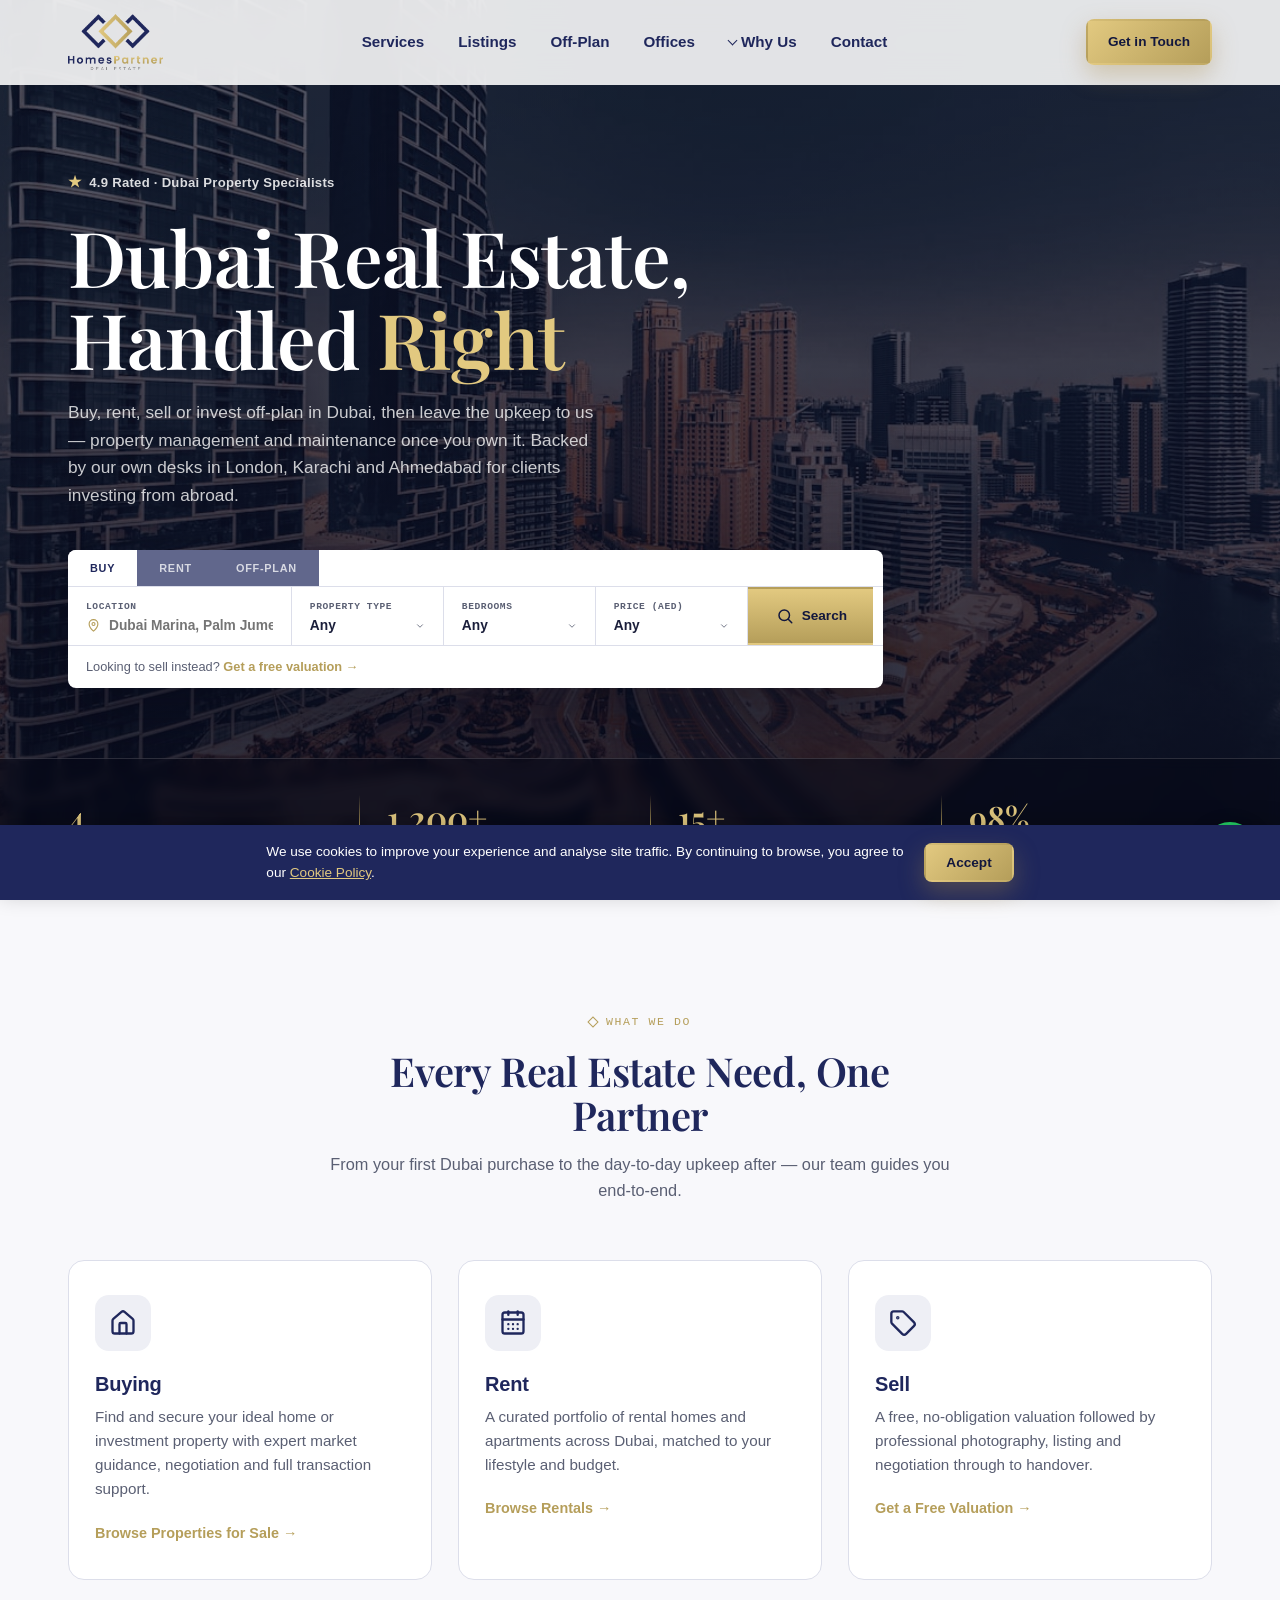
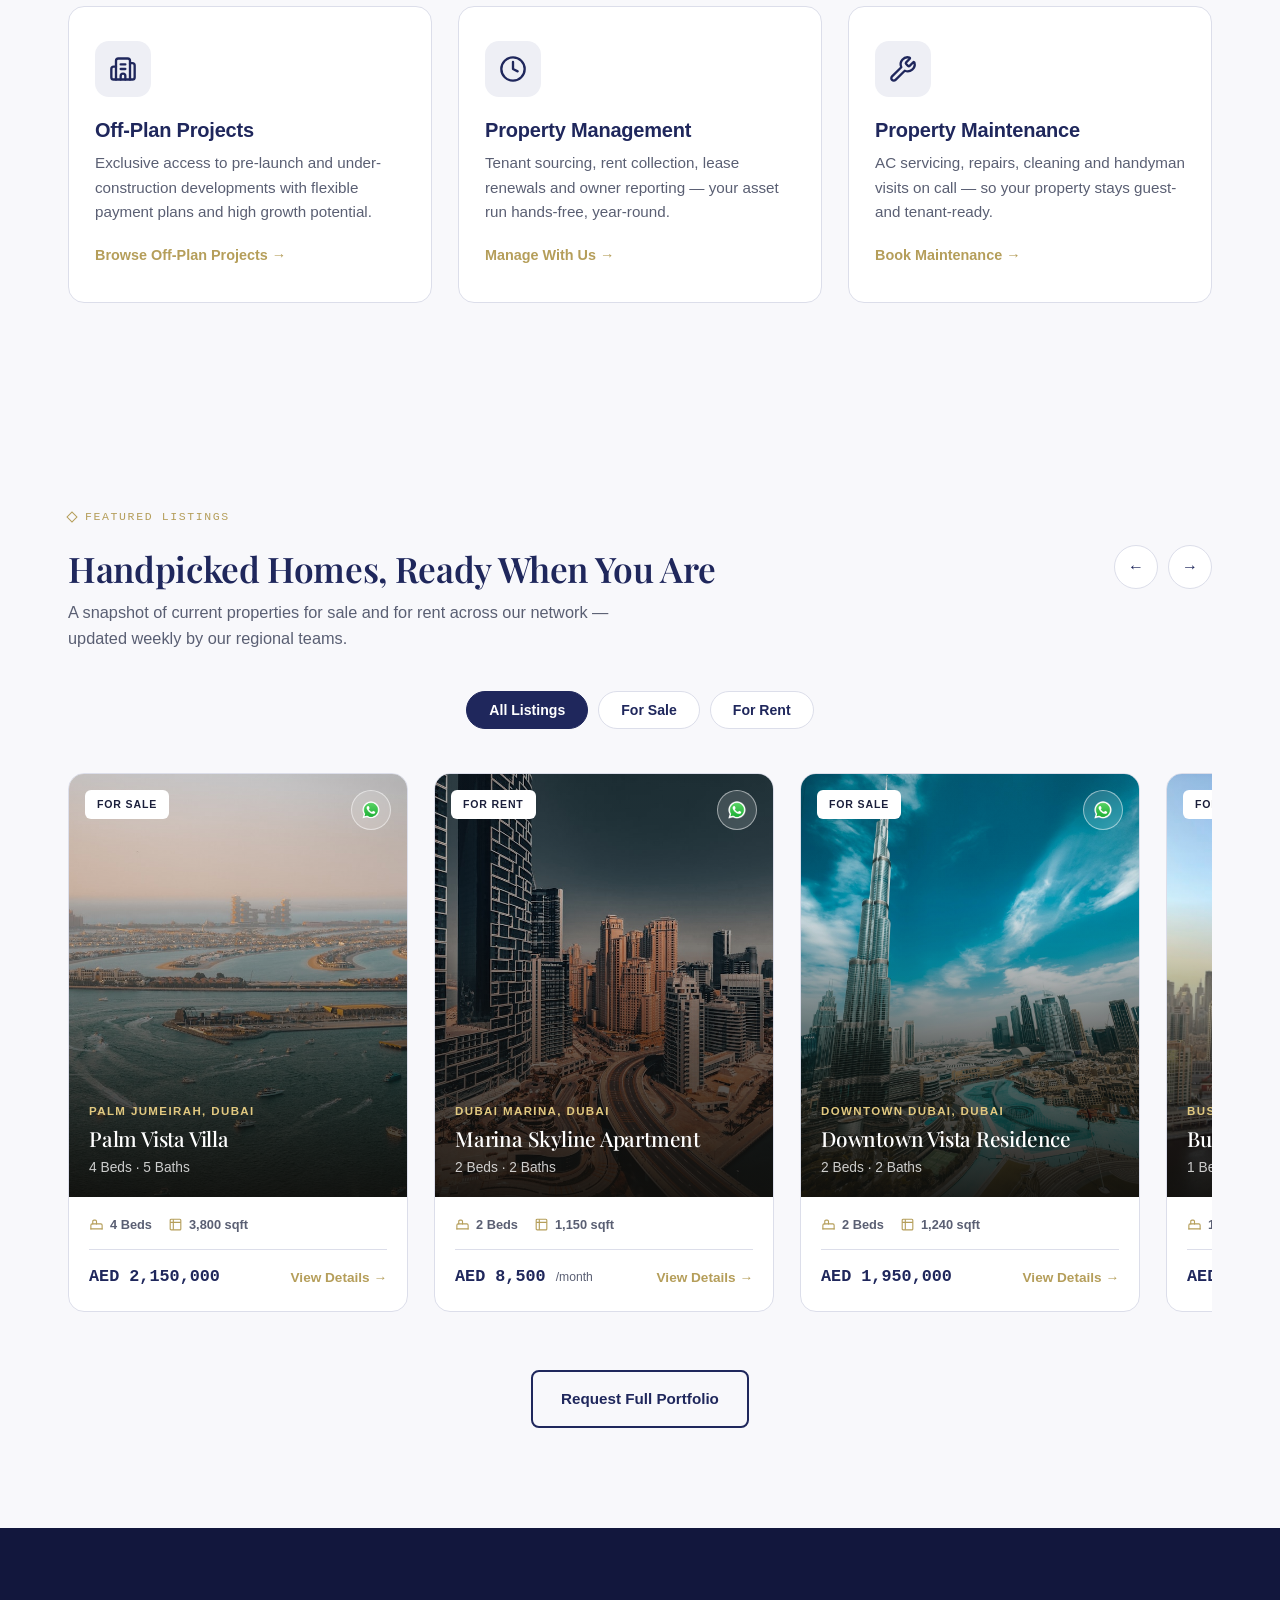
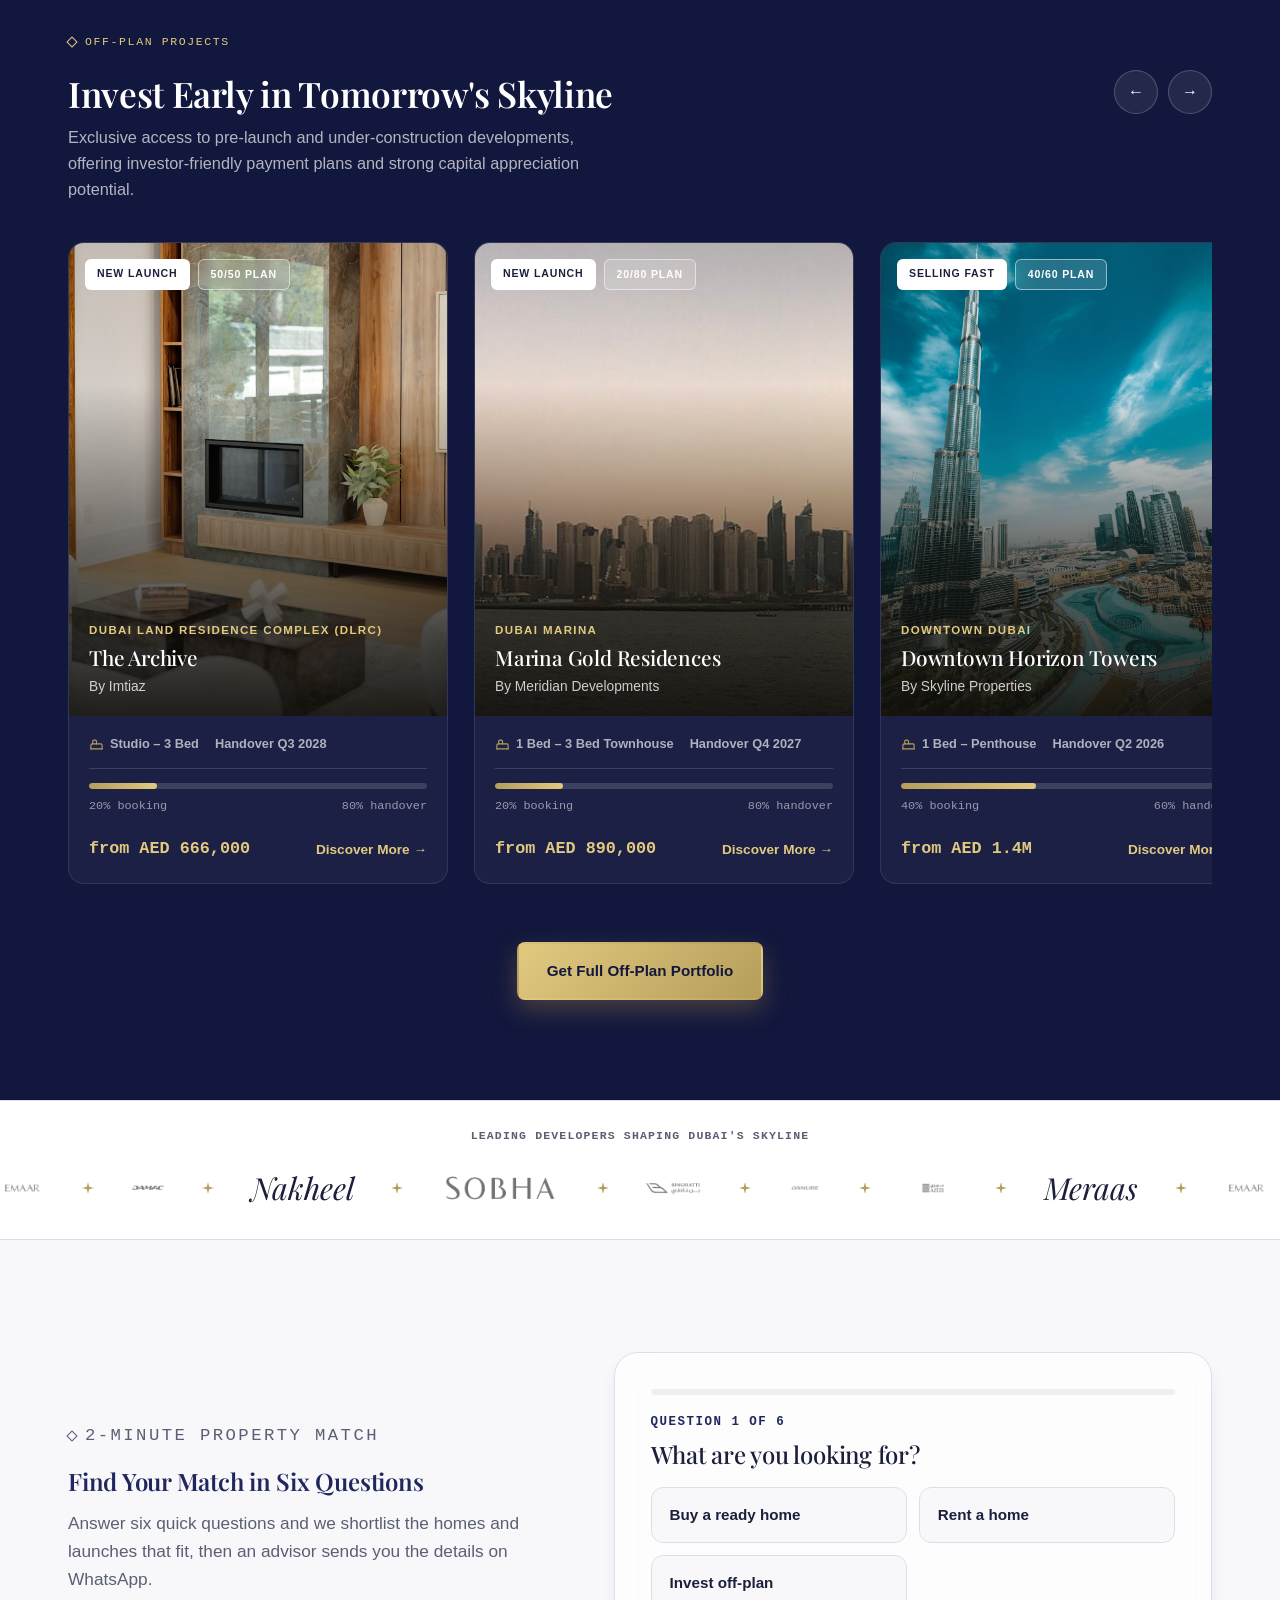
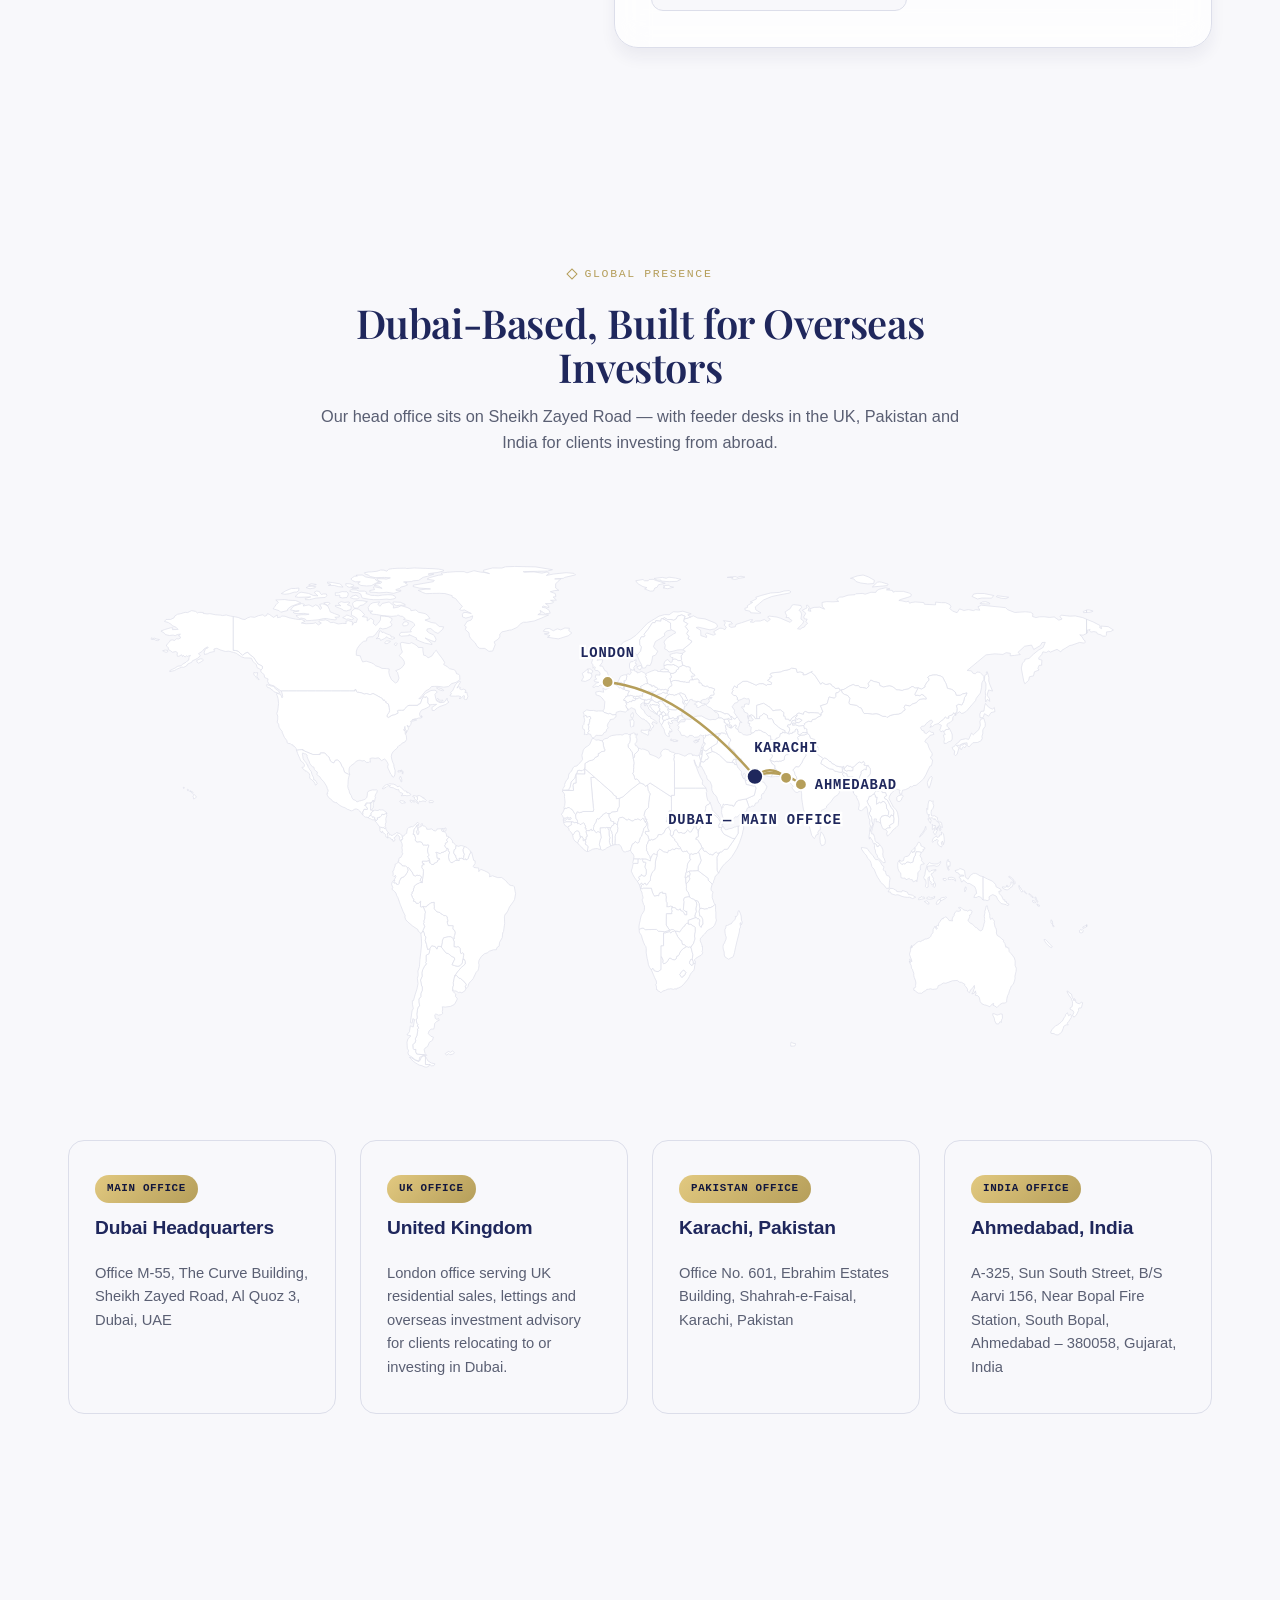
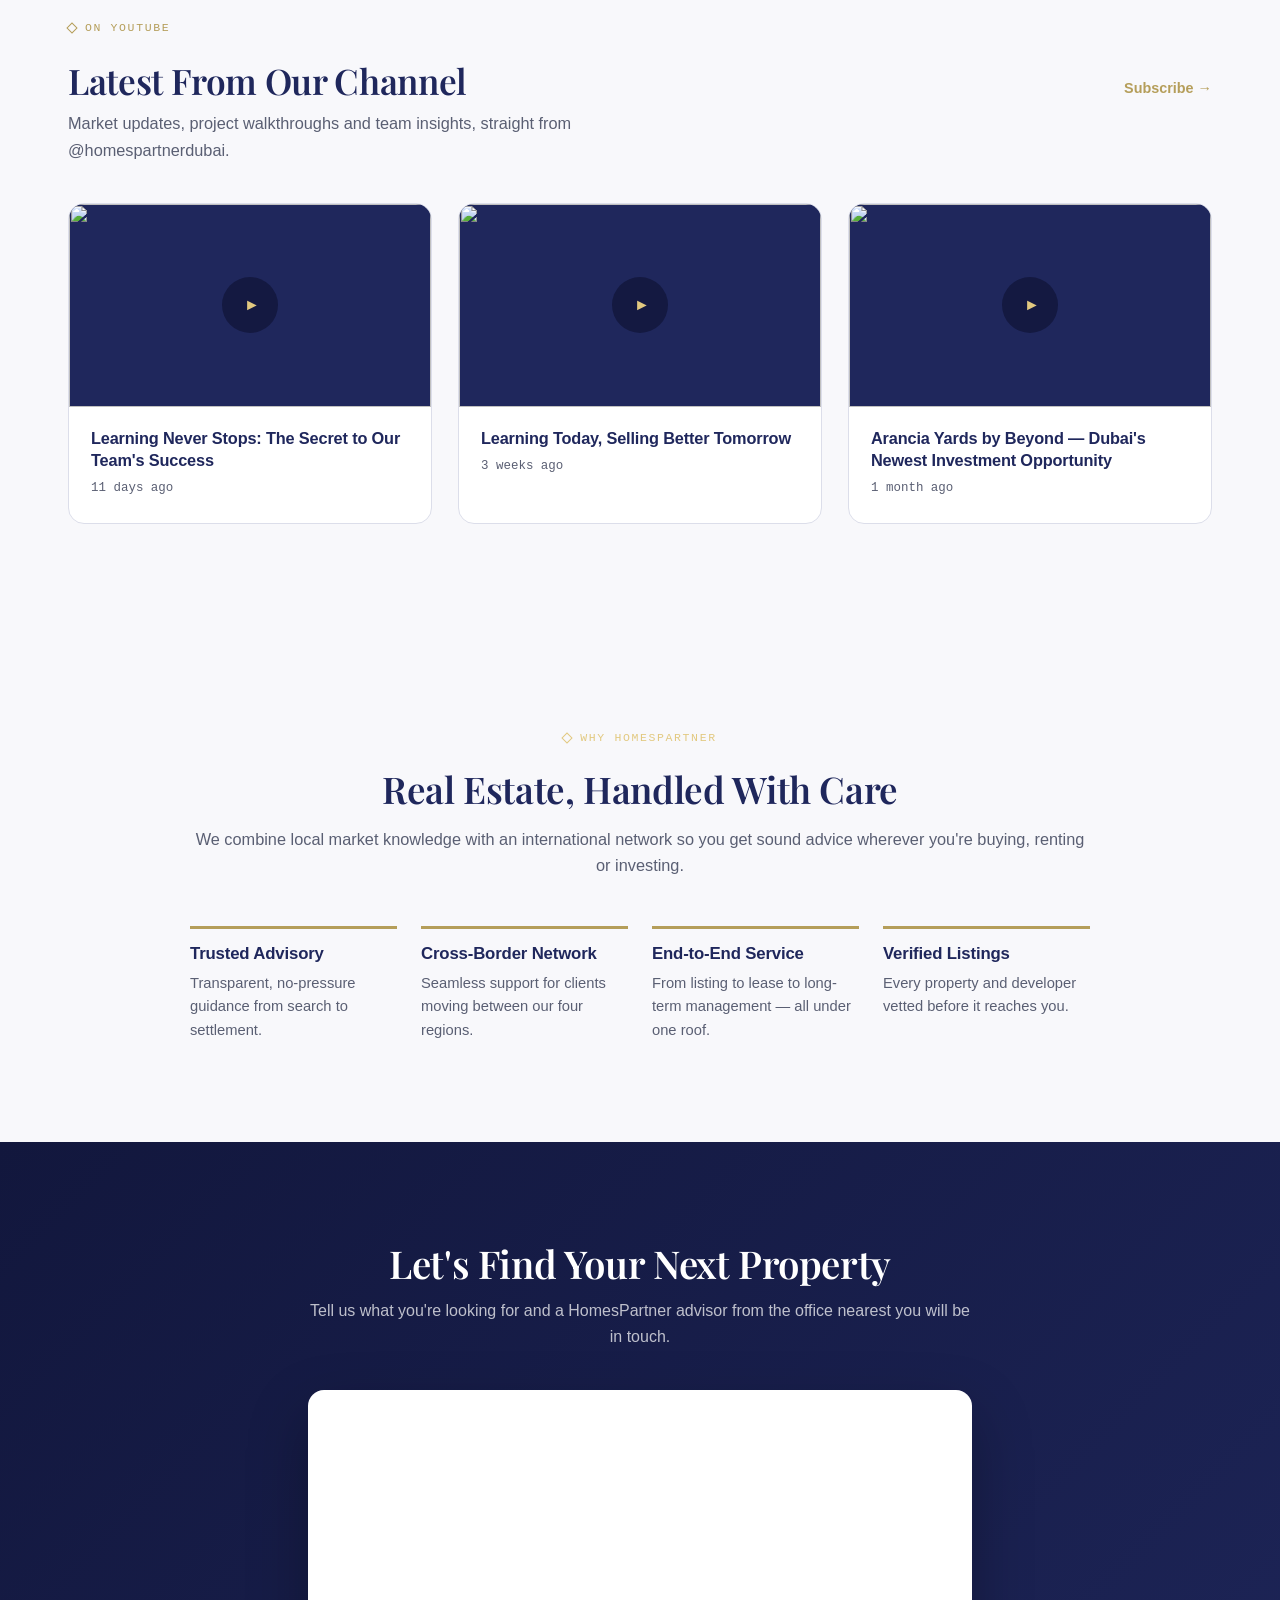
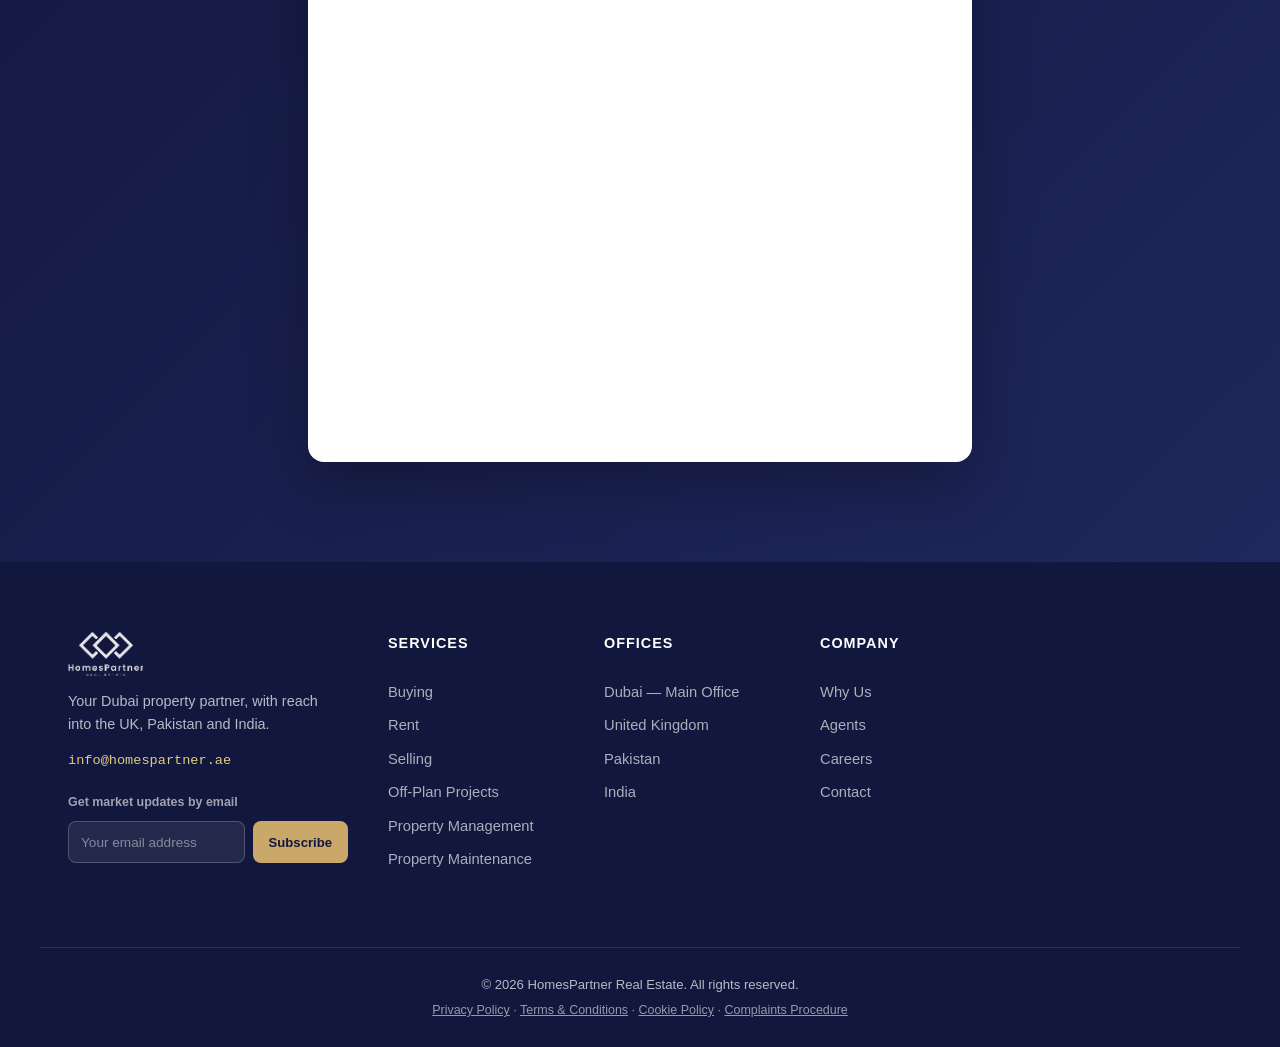
==== commit ad7c62eb: "Remove the off-plan feature strip (0% Commission / Escrow Protected / Flexible Plans) Removed the st" ====
--- a/index.html
+++ b/index.html
@@ -145,8 +145,6 @@
       </div>
     </div>
     <p class="section-sub section-sub--left section-sub--light" id="offplanSubtitle">Exclusive access to pre-launch and under-construction developments, offering investor-friendly payment plans and strong capital appreciation potential.</p>
-
-    <div class="offplan-features reveal" id="offplanFeaturesStrip"></div>
 
     <div class="carousel-track offplan-grid" id="offplanGrid"></div>
 
--- a/styles.css
+++ b/styles.css
@@ -1066,19 +1066,6 @@
 .section-head--light h2 { color: #fff; }
 .section-sub--light { color: rgba(255,255,255,0.68); }
 
-.offplan-features {
-  display: flex;
-  justify-content: center;
-  gap: 50px;
-  flex-wrap: wrap;
-  padding: 28px 0;
-  margin: 0 0 56px;
-  border-top: 1px solid rgba(255,255,255,0.12);
-  border-bottom: 1px solid rgba(255,255,255,0.12);
-}
-.offplan-feature { display: flex; flex-direction: column; gap: 4px; text-align: center; }
-.offplan-feature strong { color: var(--gold-light); font-family: var(--font-head); font-size: 1.1rem; }
-.offplan-feature span { color: rgba(255,255,255,0.6); font-size: 0.85rem; }
 
 .offplan-project {
   flex: 0 0 380px;
@@ -1493,7 +1480,6 @@
   .hero-stats { grid-template-columns: repeat(2, 1fr); }
   .hero-stats--strip .stat:nth-child(odd) { padding-left: 0; }
   .hero-stats--strip .stat:nth-child(odd)::before { display: none; }
-  .offplan-features { gap: 30px; }
   .search-fields { flex-direction: column; }
   .search-field, .search-btn, .search-field-row { width: 100%; flex-basis: auto; }
   .search-field { border-right: none; border-bottom: 1px solid var(--line); }
@@ -1717,10 +1703,21 @@
   transition: color 0.2s ease;
 }
 .marquee-item:hover { color: var(--navy); }
+.marquee-item--logo img {
+  height: 34px;
+  max-width: 150px;
+  width: auto;
+  object-fit: contain;
+  filter: grayscale(1);
+  opacity: 0.6;
+  transition: filter 0.2s ease, opacity 0.2s ease;
+}
+.marquee-item--logo:hover img { filter: grayscale(0); opacity: 1; }
 .marquee-item svg { flex-shrink: 0; color: var(--gold-dark); }
 @keyframes marqueeScroll { from { transform: translateX(0); } to { transform: translateX(-50%); } }
 @media (max-width: 720px) {
   .marquee-item { font-size: 1.3rem; gap: 24px; padding-right: 24px; }
+  .marquee-item--logo img { height: 26px; max-width: 110px; }
 }
 
 /* ===== PROPERTY MATCH QUIZ ===== */
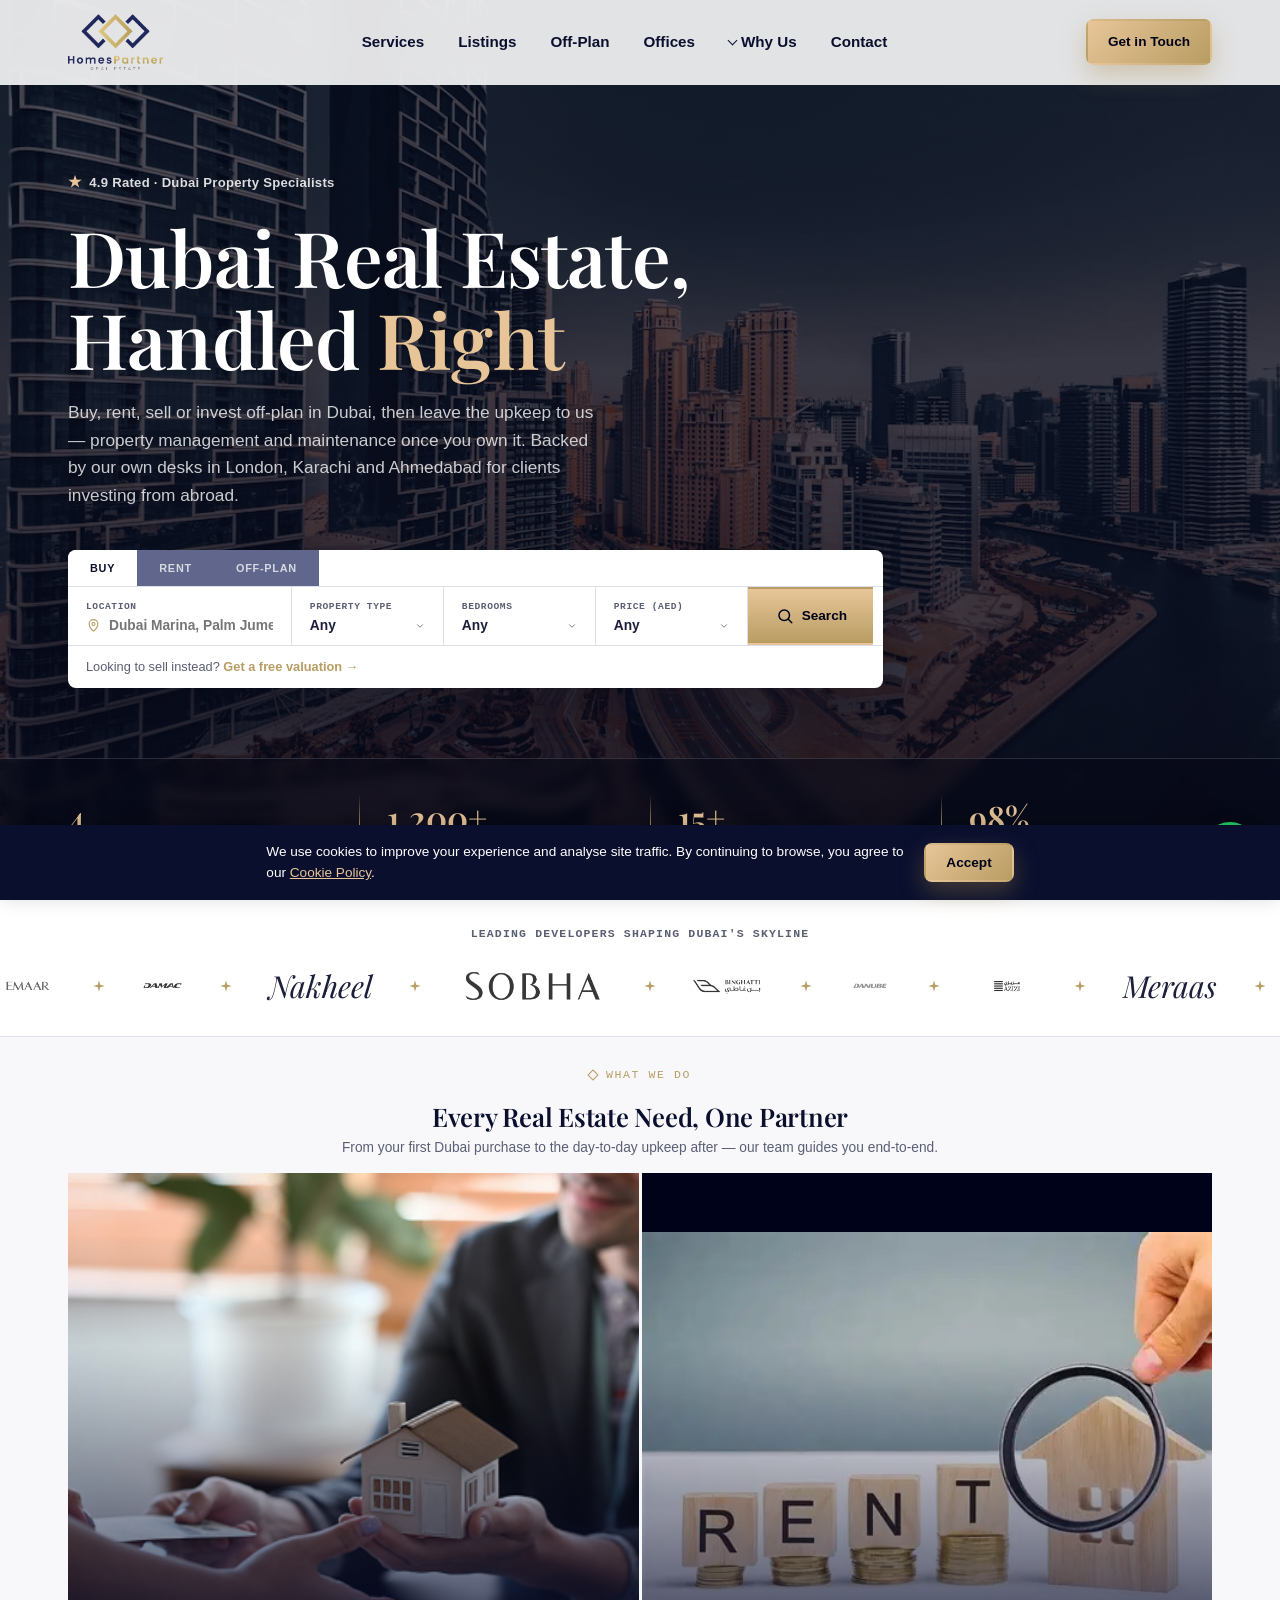
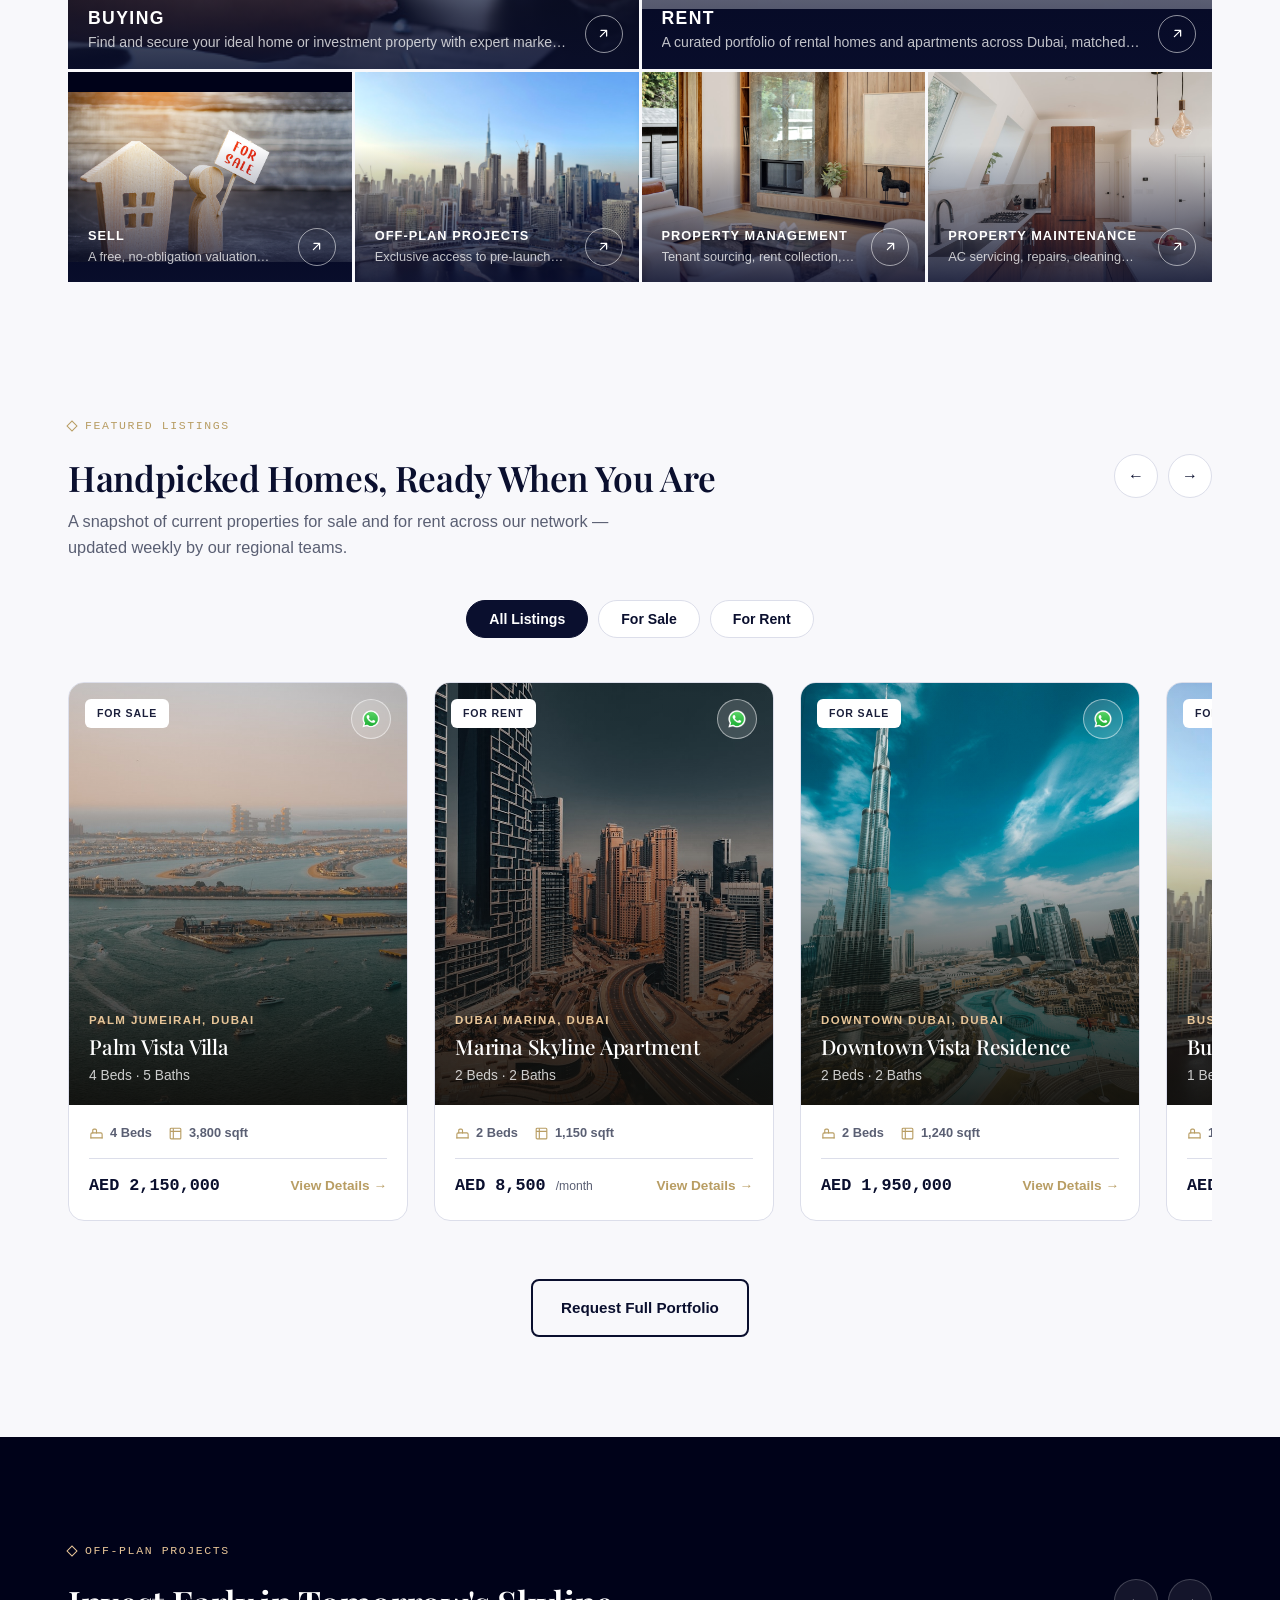
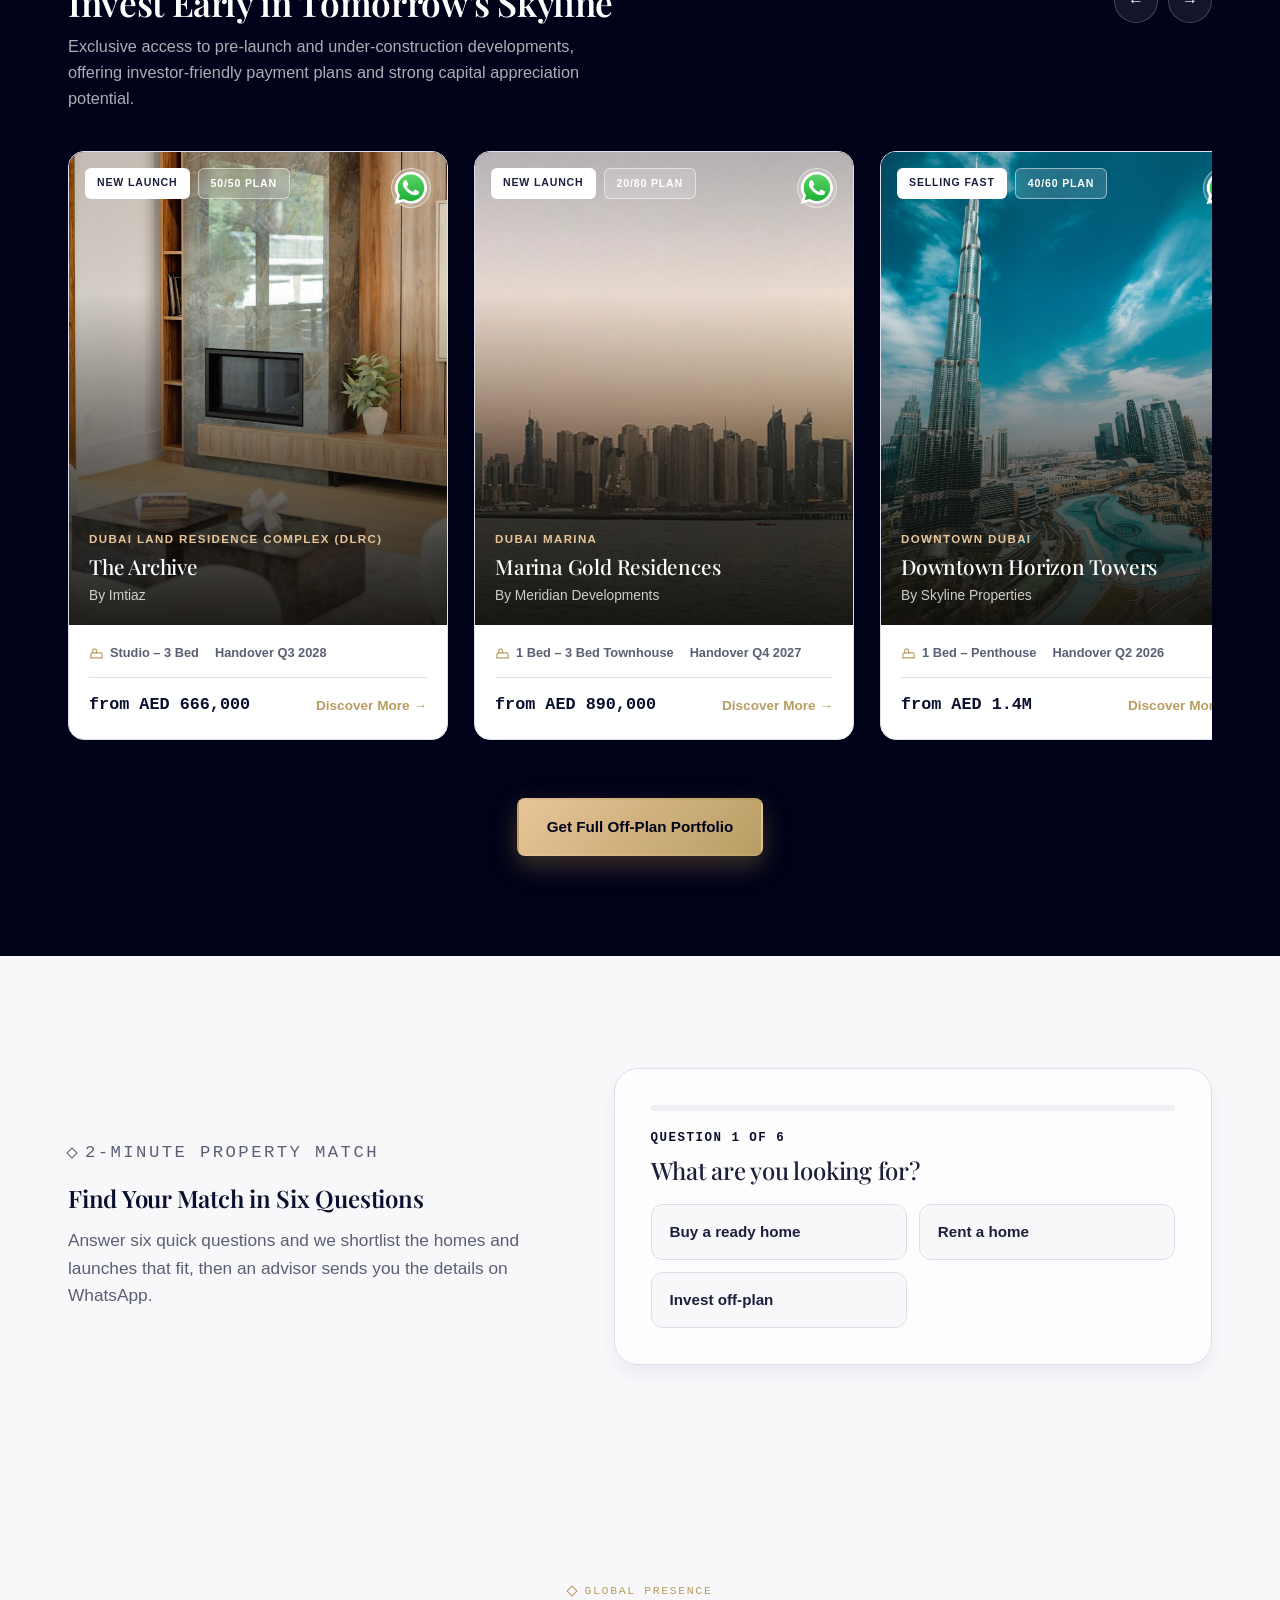
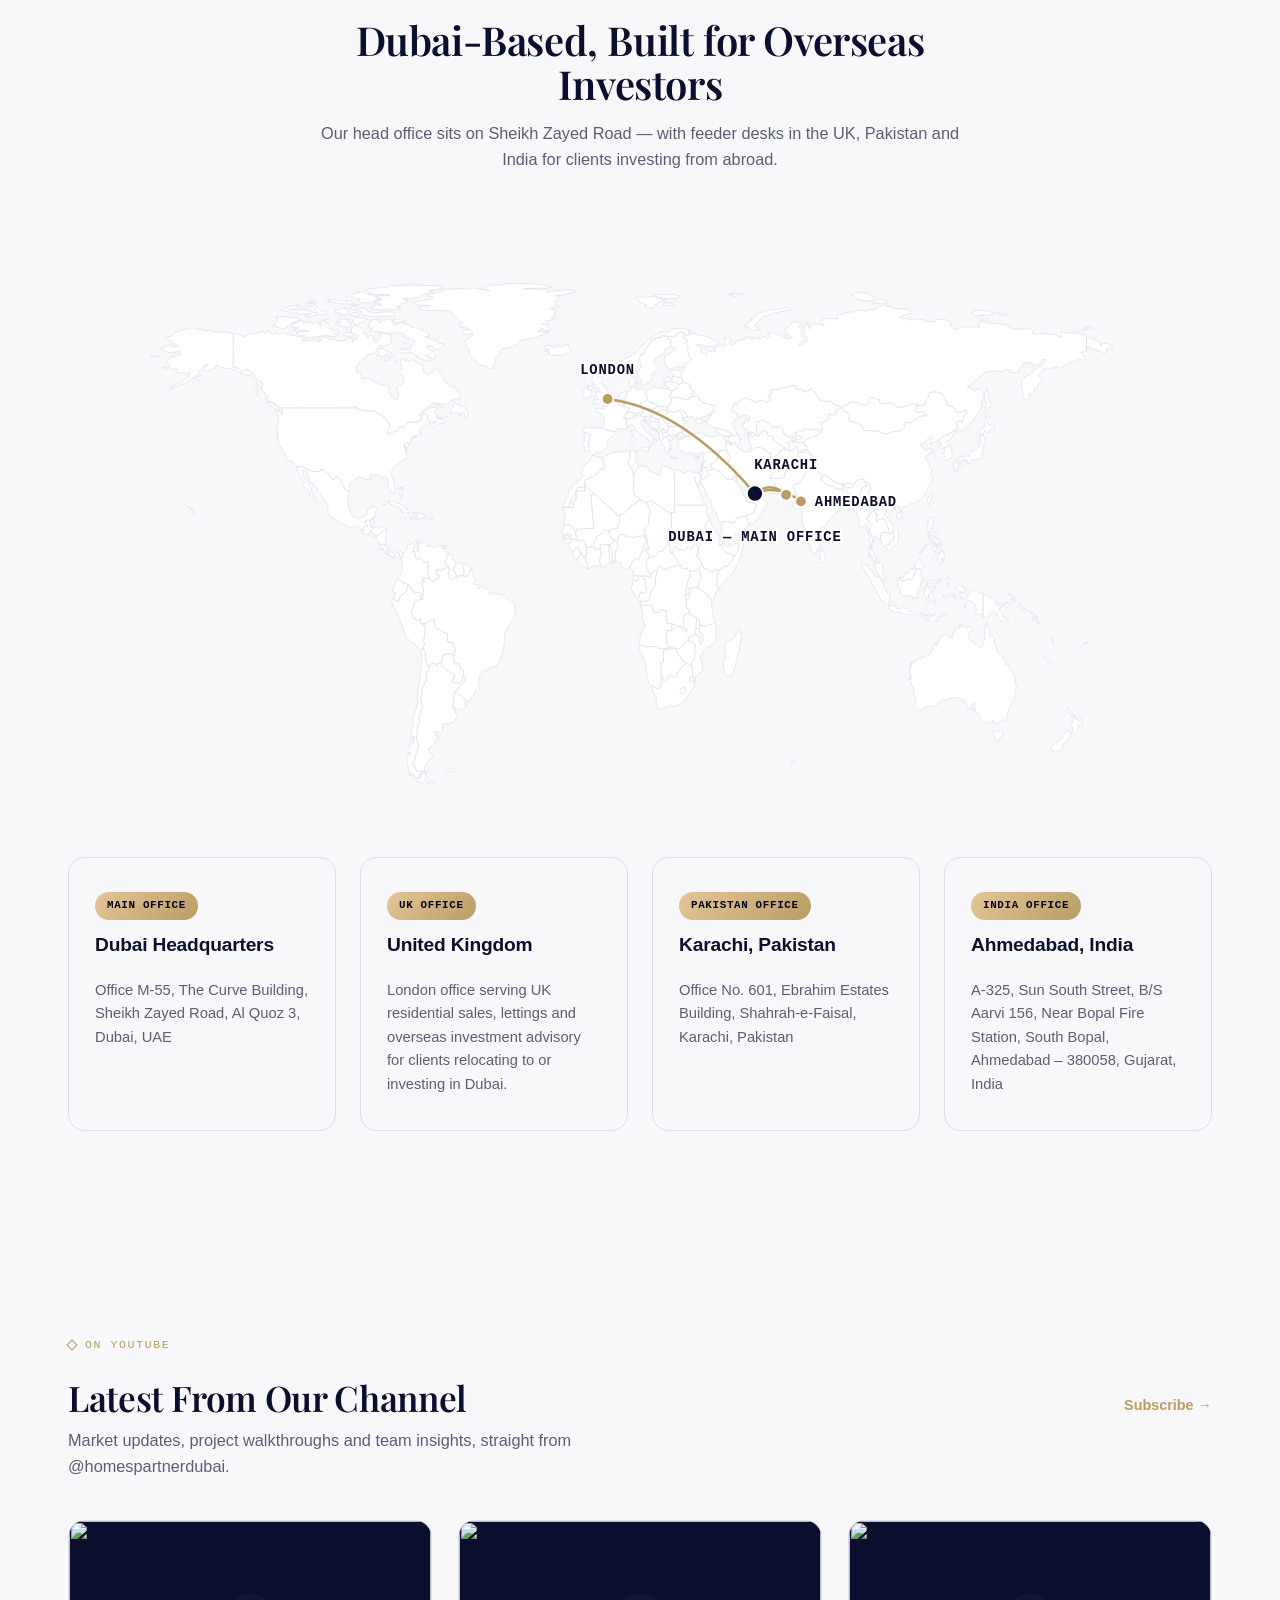
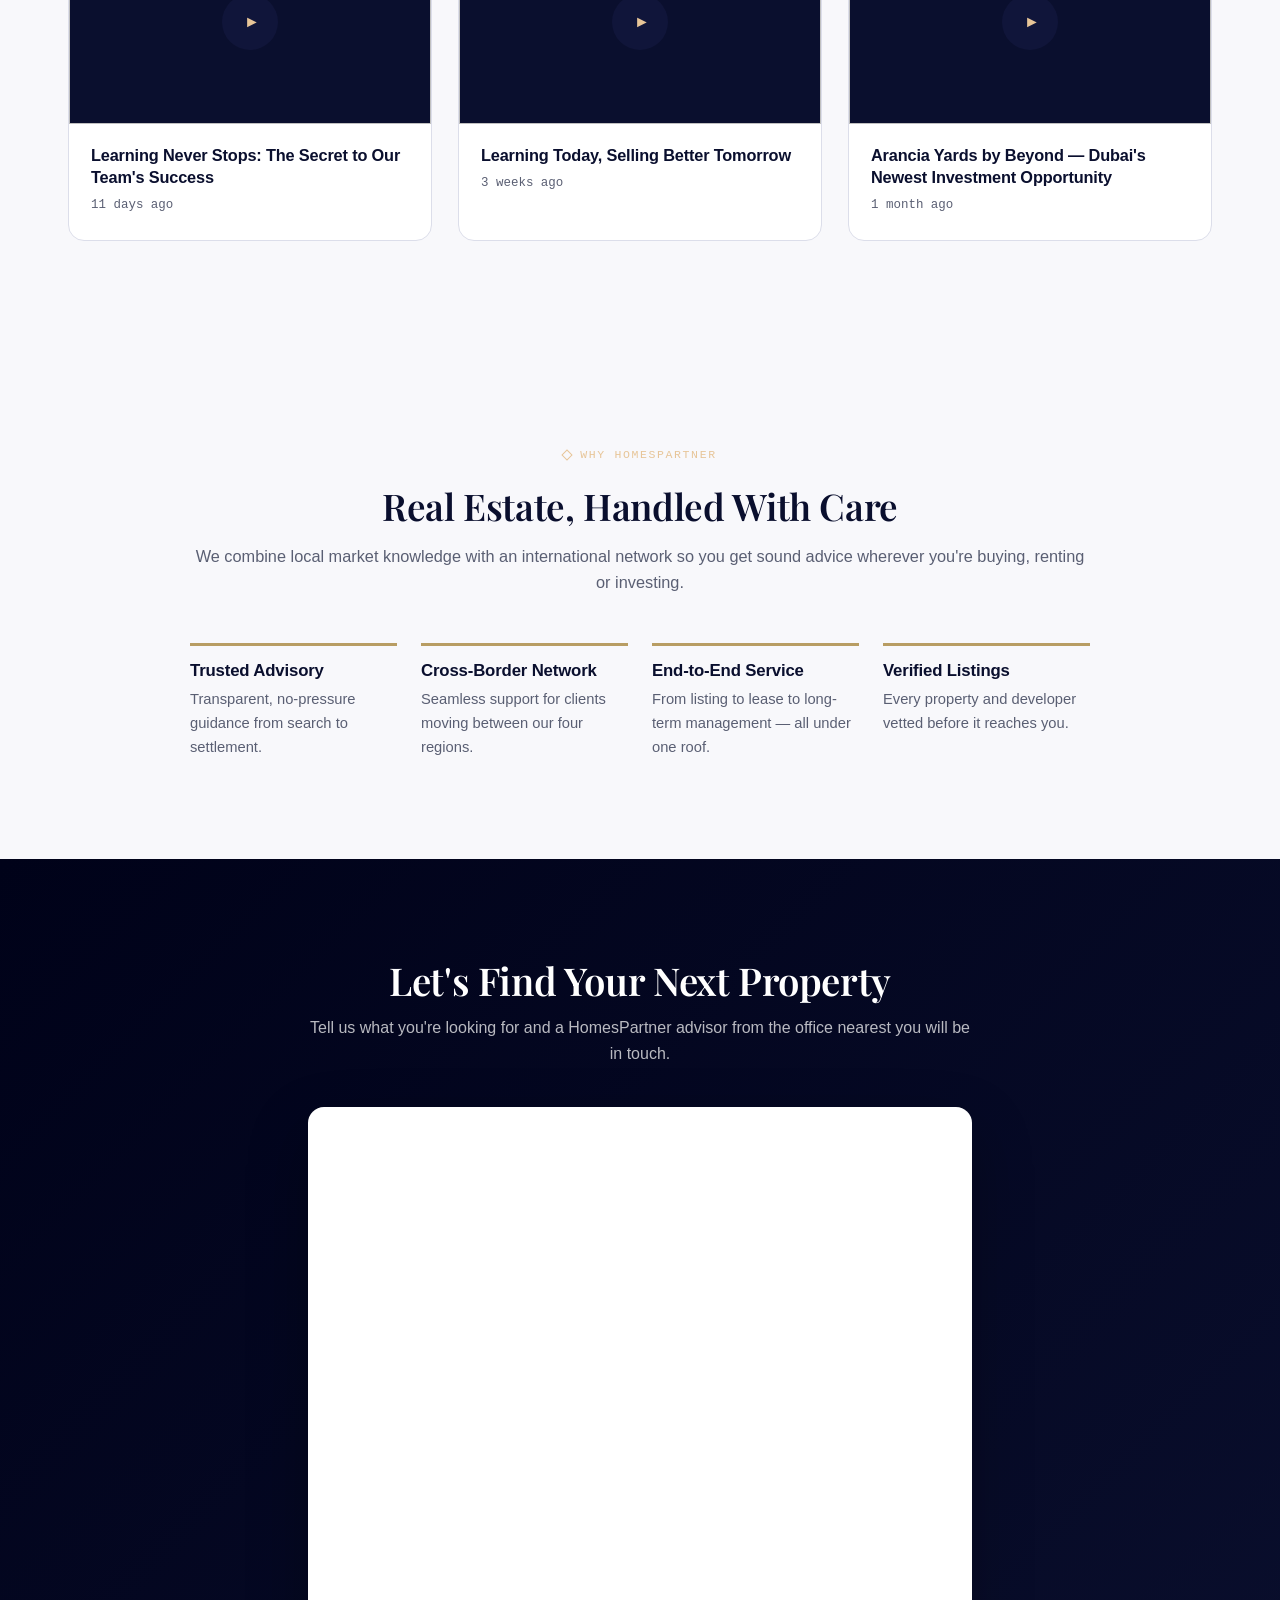
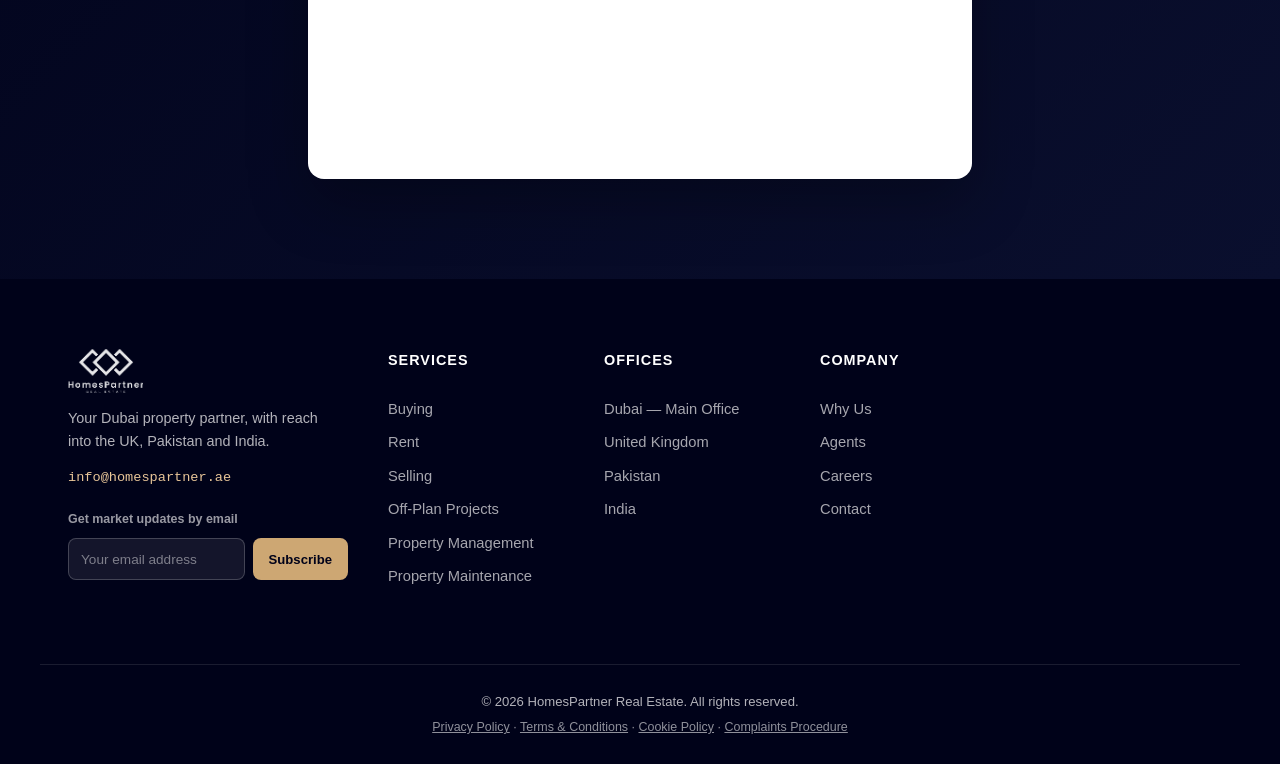
==== commit 816930b9: "Move developers marquee to sit between hero and services sections Co-Authored-By: Claude Sonnet 5 <n" ====
--- a/index.html
+++ b/index.html
@@ -89,76 +89,76 @@
   </div>
 </section>
 
-<!-- ===== SERVICES ===== -->
-<section class="services" id="services">
-  <div class="container">
-    <div class="section-head reveal">
-      <p class="eyebrow eyebrow--dark" id="servicesEyebrow">What We Do</p>
-      <h2 class="display" id="servicesHeading">Every Real Estate Need, One Partner</h2>
-      <p class="section-sub" id="servicesSubtitle">From your first Dubai purchase to the day-to-day upkeep after — our team guides you end-to-end.</p>
-    </div>
-
-    <div class="service-grid" id="serviceGridHome"></div>
-  </div>
-</section>
-
-<!-- ===== FEATURED LISTINGS ===== -->
-<section class="listings" id="listings">
-  <div class="container">
-    <div class="row-head reveal">
-      <div>
-        <p class="eyebrow eyebrow--dark" id="listingsEyebrow">Featured Listings</p>
-        <h2 class="display" id="listingsHeading">Handpicked Homes, Ready When You Are</h2>
-      </div>
-      <div class="row-head-actions">
-        <button class="carousel-arrow" data-carousel-prev="listingGrid" aria-label="Previous">&#8592;</button>
-        <button class="carousel-arrow" data-carousel-next="listingGrid" aria-label="Next">&#8594;</button>
-      </div>
-    </div>
-    <p class="section-sub section-sub--left" id="listingsSubtitle">A snapshot of current properties for sale and for rent across our network — updated weekly by our regional teams.</p>
-
-    <div class="listing-filters" id="listingFilters">
-      <button class="filter-btn active" data-filter="all">All Listings</button>
-      <button class="filter-btn" data-filter="sale">For Sale</button>
-      <button class="filter-btn" data-filter="rent">For Rent</button>
-    </div>
-
-    <div class="carousel-track listing-grid" id="listingGrid"></div>
-
-    <div class="listing-more">
-      <a href="#contact" class="btn btn-outline-navy">Request Full Portfolio</a>
-    </div>
-  </div>
-</section>
-
-<!-- ===== OFF-PLAN PROJECTS ===== -->
-<section class="offplan" id="offplan">
-  <div class="container">
-    <div class="row-head row-head--light reveal">
-      <div>
-        <p class="eyebrow" id="offplanEyebrow">Off-Plan Projects</p>
-        <h2 class="display" id="offplanHeading">Invest Early in Tomorrow's Skyline</h2>
-      </div>
-      <div class="row-head-actions">
-        <button class="carousel-arrow carousel-arrow--light" data-carousel-prev="offplanGrid" aria-label="Previous">&#8592;</button>
-        <button class="carousel-arrow carousel-arrow--light" data-carousel-next="offplanGrid" aria-label="Next">&#8594;</button>
-      </div>
-    </div>
-    <p class="section-sub section-sub--left section-sub--light" id="offplanSubtitle">Exclusive access to pre-launch and under-construction developments, offering investor-friendly payment plans and strong capital appreciation potential.</p>
-
-    <div class="carousel-track offplan-grid" id="offplanGrid"></div>
-
-    <div class="listing-more">
-      <a href="offplan-listings.html" class="btn btn-gold">Get Full Off-Plan Portfolio</a>
-    </div>
-  </div>
-</section>
-
 <!-- ===== DEVELOPERS MARQUEE ===== -->
 <div class="communities-marquee" aria-label="Leading developers in Dubai's off-plan market">
   <p class="marquee-caption">Leading Developers Shaping Dubai's Skyline</p>
   <div class="marquee-track" id="marqueeTrack"></div>
 </div>
+
+<!-- ===== SERVICES ===== -->
+<section class="services" id="services">
+  <div class="container">
+    <div class="section-head reveal">
+      <p class="eyebrow eyebrow--dark" id="servicesEyebrow">What We Do</p>
+      <h2 class="display" id="servicesHeading">Every Real Estate Need, One Partner</h2>
+      <p class="section-sub" id="servicesSubtitle">From your first Dubai purchase to the day-to-day upkeep after — our team guides you end-to-end.</p>
+    </div>
+
+    <div class="service-grid" id="serviceGridHome"></div>
+  </div>
+</section>
+
+<!-- ===== FEATURED LISTINGS ===== -->
+<section class="listings" id="listings">
+  <div class="container">
+    <div class="row-head reveal">
+      <div>
+        <p class="eyebrow eyebrow--dark" id="listingsEyebrow">Featured Listings</p>
+        <h2 class="display" id="listingsHeading">Handpicked Homes, Ready When You Are</h2>
+      </div>
+      <div class="row-head-actions">
+        <button class="carousel-arrow" data-carousel-prev="listingGrid" aria-label="Previous">&#8592;</button>
+        <button class="carousel-arrow" data-carousel-next="listingGrid" aria-label="Next">&#8594;</button>
+      </div>
+    </div>
+    <p class="section-sub section-sub--left" id="listingsSubtitle">A snapshot of current properties for sale and for rent across our network — updated weekly by our regional teams.</p>
+
+    <div class="listing-filters" id="listingFilters">
+      <button class="filter-btn active" data-filter="all">All Listings</button>
+      <button class="filter-btn" data-filter="sale">For Sale</button>
+      <button class="filter-btn" data-filter="rent">For Rent</button>
+    </div>
+
+    <div class="carousel-track listing-grid" id="listingGrid"></div>
+
+    <div class="listing-more">
+      <a href="#contact" class="btn btn-outline-navy">Request Full Portfolio</a>
+    </div>
+  </div>
+</section>
+
+<!-- ===== OFF-PLAN PROJECTS ===== -->
+<section class="offplan" id="offplan">
+  <div class="container">
+    <div class="row-head row-head--light reveal">
+      <div>
+        <p class="eyebrow" id="offplanEyebrow">Off-Plan Projects</p>
+        <h2 class="display" id="offplanHeading">Invest Early in Tomorrow's Skyline</h2>
+      </div>
+      <div class="row-head-actions">
+        <button class="carousel-arrow carousel-arrow--light" data-carousel-prev="offplanGrid" aria-label="Previous">&#8592;</button>
+        <button class="carousel-arrow carousel-arrow--light" data-carousel-next="offplanGrid" aria-label="Next">&#8594;</button>
+      </div>
+    </div>
+    <p class="section-sub section-sub--left section-sub--light" id="offplanSubtitle">Exclusive access to pre-launch and under-construction developments, offering investor-friendly payment plans and strong capital appreciation potential.</p>
+
+    <div class="carousel-track offplan-grid" id="offplanGrid"></div>
+
+    <div class="listing-more">
+      <a href="offplan-listings.html" class="btn btn-gold">Get Full Off-Plan Portfolio</a>
+    </div>
+  </div>
+</section>
 
 <!-- ===== PROPERTY MATCH QUIZ ===== -->
 <section class="quiz-section" id="quiz">
--- a/styles.css
+++ b/styles.css
@@ -1,19 +1,19 @@
 /* ===== HomesPartner Real Estate — Landing Page ===== */
 
 :root {
-  --navy: #1F275C;
-  --navy-deep: #12173D;
-  --navy-soft: #2E3878;
-  --gold: #C9A869;
-  --gold-light: #E2C980;
-  --gold-dark: #B59E5A;
+  --navy: #0A0F2E;
+  --navy-deep: #000219;
+  --navy-soft: #161B45;
+  --gold: #CDA773;
+  --gold-light: #E7C598;
+  --gold-dark: #B89D63;
   --gray: #5A5F73;
   --ink: #1B1F3B;
   --paper: #F8F8FB;
   --paper-flat: #FFFFFF;
   --line: #DCDEEA;
   --tint: #EEEFF5;
-  --hairline: rgba(31, 39, 92, 0.10);
+  --hairline: rgba(10, 15, 46, 0.10);
 
   --font-head: 'Manrope', -apple-system, BlinkMacSystemFont, 'Segoe UI', sans-serif;
   --font-body: 'Manrope', -apple-system, BlinkMacSystemFont, 'Segoe UI', sans-serif;
@@ -591,39 +591,108 @@
 .carousel-arrow--light:hover { background: var(--gold-dark); border-color: var(--gold-dark); }
 
 /* ===== SERVICES ===== */
-.services { padding: 110px 0 100px; }
+.services { padding: 24px 0 30px; }
+.services .section-head { margin-bottom: 14px; }
+.services .section-head h2 { font-size: clamp(1.25rem, 2vw, 1.6rem); margin-bottom: 6px; }
+.services .section-sub { font-size: 0.86rem; }
 
 .service-grid {
   display: grid;
-  grid-template-columns: repeat(3, 1fr);
-  gap: 26px;
-}
+  grid-template-columns: repeat(4, 1fr);
+  grid-auto-rows: auto;
+  gap: 3px;
+}
+
+/* Grid shape referenced from dubairapidproperties.com: two large featured
+   tiles across the top, four even tiles in a row beneath. */
+.service-card[data-service-id="buying"] { grid-column: 1 / 3; grid-row: 1; aspect-ratio: 1.15 / 1; }
+.service-card[data-service-id="rent"] { grid-column: 3 / 5; grid-row: 1; aspect-ratio: 1.15 / 1; }
+.service-card[data-service-id="sell"] { grid-column: 1 / 2; grid-row: 2; aspect-ratio: 1.35 / 1; }
+.service-card[data-service-id="offplan-projects"] { grid-column: 2 / 3; grid-row: 2; aspect-ratio: 1.35 / 1; }
+.service-card[data-service-id="property-management"] { grid-column: 3 / 4; grid-row: 2; aspect-ratio: 1.35 / 1; }
+.service-card[data-service-id="property-maintenance"] { grid-column: 4 / 5; grid-row: 2; aspect-ratio: 1.35 / 1; }
 
 .service-card {
-  background: #fff;
-  border: 1px solid var(--line);
-  border-radius: var(--radius);
-  padding: 34px 26px;
-  transition: transform 0.3s ease, box-shadow 0.3s ease, border-color 0.3s ease;
-}
-.service-card:hover {
-  transform: translateY(-6px);
-  box-shadow: var(--shadow-card);
-  border-color: transparent;
-}
-
-.service-icon {
-  width: 56px; height: 56px;
-  border-radius: 14px;
-  background: var(--tint);
-  color: var(--navy);
+  position: relative;
+  overflow: hidden;
+  border-radius: 0;
+  transition: box-shadow 0.4s ease;
+}
+.service-card[data-service-id="buying"] .service-image-overlay h3,
+.service-card[data-service-id="rent"] .service-image-overlay h3 { font-size: 1.1rem; }
+.service-card[data-service-id="buying"] .service-image-overlay p,
+.service-card[data-service-id="rent"] .service-image-overlay p { font-size: 0.88rem; }
+
+.service-image {
+  position: absolute;
+  inset: 0;
+  overflow: hidden;
+}
+.service-image img {
+  position: absolute; inset: 0;
+  width: 100%; height: 100%;
+  object-fit: cover;
+  transition: transform 0.6s cubic-bezier(.4,0,.2,1);
+}
+.service-card[data-service-id="rent"] .service-image,
+.service-card[data-service-id="sell"] .service-image {
+  background: var(--navy-deep);
+}
+.service-card[data-service-id="rent"] .service-image img,
+.service-card[data-service-id="sell"] .service-image img {
+  object-fit: contain;
+}
+.service-card:hover .service-image img {
+  transform: scale(1.08);
+}
+.service-image::after {
+  content: '';
+  position: absolute; inset: 0;
+  background: linear-gradient(180deg, rgba(10,15,46,0) 35%, rgba(10,15,46,0.85) 100%);
+}
+.service-index { display: none; }
+
+.service-image-overlay {
+  position: absolute;
+  left: 20px; right: 16px; bottom: 16px;
+  z-index: 1;
+  display: flex;
+  align-items: flex-end;
+  justify-content: space-between;
+  gap: 16px;
+}
+.service-image-overlay-text { min-width: 0; }
+.service-image-overlay h3 {
+  margin: 0;
+  color: #fff;
+  font-family: var(--font-body);
+  font-weight: 700;
+  font-size: 0.8rem;
+  letter-spacing: 0.08em;
+  text-transform: uppercase;
+}
+.service-image-overlay p {
+  margin: 5px 0 0;
+  color: rgba(255,255,255,0.75);
+  font-size: 0.8rem;
+  line-height: 1.4;
+  display: -webkit-box;
+  -webkit-line-clamp: 1;
+  -webkit-box-orient: vertical;
+  overflow: hidden;
+}
+.service-arrow-btn {
+  flex-shrink: 0;
+  width: 38px; height: 38px;
+  border-radius: 50%;
   display: flex; align-items: center; justify-content: center;
-  margin-bottom: 22px;
-}
-.service-icon svg { width: 28px; height: 28px; }
-
-.service-card h3 { font-size: 1.25rem; margin-bottom: 10px; }
-.service-card p { color: var(--gray); font-size: 0.95rem; margin-bottom: 18px; }
+  background: transparent;
+  border: 1px solid rgba(255, 255, 255, 0.55);
+  color: #fff;
+  transition: transform 0.3s ease, background-color 0.3s ease, border-color 0.3s ease, color 0.3s ease;
+}
+.service-arrow-btn svg { width: 15px; height: 15px; }
+.service-arrow-btn:hover { background: var(--gold-light); color: var(--navy-deep); border-color: var(--gold-light); }
 
 .card-link {
   color: var(--gold-dark);
@@ -1070,13 +1139,13 @@
 .offplan-project {
   flex: 0 0 380px;
   scroll-snap-align: start;
-  background: rgba(255,255,255,0.04);
-  border: 1px solid rgba(255,255,255,0.1);
+  background: #fff;
+  border: 1px solid var(--line);
   border-radius: var(--radius);
   overflow: hidden;
-  transition: transform 0.3s ease, background 0.3s ease;
-}
-.offplan-project:hover { transform: translateY(-6px); background: rgba(255,255,255,0.07); }
+  transition: transform 0.3s ease, box-shadow 0.3s ease;
+}
+.offplan-project:hover { transform: translateY(-6px); box-shadow: var(--shadow-card); }
 .offplan-project:hover .offplan-image img { transform: scale(1.06); }
 
 .offplan-image {
@@ -1094,8 +1163,6 @@
 .offplan-image .badge { position: relative; z-index: 2; }
 
 .offplan-project-body { padding: 18px 20px 20px; }
-.offplan-project-body h3 { color: #fff; font-size: 1.2rem; margin-bottom: 4px; }
-.offplan-project-body .listing-location { color: rgba(255,255,255,0.6); }
 
 .payment-plan { margin-bottom: 20px; }
 .payment-plan-bar {
@@ -1119,18 +1186,6 @@
   color: rgba(255,255,255,0.55);
 }
 
-.offplan-project-footer {
-  display: flex;
-  align-items: center;
-  justify-content: space-between;
-  flex-wrap: wrap;
-  gap: 12px;
-  padding-top: 16px;
-  border-top: 1px solid rgba(255,255,255,0.1);
-}
-.offplan-project-footer .offplan-price { font-family: var(--font-mono); color: var(--gold-light); font-weight: 600; font-size: 0.95rem; }
-.offplan-project-footer .card-link { color: var(--gold-light); }
-.offplan-project-footer .card-link:hover { color: #fff; }
 
 .badge {
   display: inline-block;
@@ -1301,25 +1356,46 @@
 .why-item p { color: var(--gray); font-size: 0.92rem; }
 
 /* ===== AWARDS & RECOGNITION ===== */
-.awards { background: var(--paper-flat); padding: 90px 0; }
+.awards { background: var(--navy); padding: 100px 0; }
 .awards:empty, .awards.is-empty { display: none; }
+.awards .eyebrow { color: var(--gold-light); justify-content: center; }
+.awards .section-head { text-align: center; }
+.awards .display {
+  color: #fff;
+  margin: 10px 0 14px;
+}
+.awards-heading-accent { color: var(--gold-light); }
+.awards .section-sub { color: rgba(255,255,255,0.65); max-width: 560px; margin-left: auto; margin-right: auto; }
+
 .awards-grid {
   display: grid;
-  grid-template-columns: repeat(auto-fit, minmax(210px, 1fr));
-  gap: 32px 24px;
-  max-width: 1000px;
-  margin: 0 auto;
+  grid-template-columns: repeat(auto-fit, minmax(190px, 1fr));
+  gap: 1px;
+  background: rgba(255,255,255,0.12);
+  border: 1px solid rgba(255,255,255,0.12);
+  margin-top: 50px;
 }
 .award-card {
+  background: var(--navy);
   display: flex;
   flex-direction: column;
   align-items: center;
   text-align: center;
-  gap: 14px;
-}
+  padding: 28px 22px 32px;
+}
+.award-image {
+  width: 100%;
+  aspect-ratio: 4 / 3;
+  margin-bottom: 22px;
+  overflow: hidden;
+  border-radius: 4px;
+  background: rgba(255,255,255,0.04);
+}
+.award-image img { width: 100%; height: 100%; object-fit: cover; display: block; }
 .award-badge {
   width: 64px;
   height: 64px;
+  margin-bottom: 20px;
   border-radius: 50%;
   background: linear-gradient(135deg, var(--gold-light), var(--gold-dark));
   color: var(--navy-deep);
@@ -1332,17 +1408,16 @@
 .award-badge svg { width: 28px; height: 28px; }
 .award-card h4 {
   font-family: var(--font-serif);
-  font-weight: 500;
-  font-size: 1.05rem;
-  color: var(--navy);
-  margin: 0;
+  font-weight: 600;
+  font-size: 1.15rem;
+  color: var(--gold-light);
+  margin: 0 0 10px;
+  line-height: 1.3;
 }
 .award-meta {
-  font-family: var(--font-mono);
-  text-transform: uppercase;
-  letter-spacing: 0.06em;
-  font-size: 0.7rem;
-  color: var(--gray);
+  font-family: var(--font-body);
+  font-size: 0.88rem;
+  color: rgba(255,255,255,0.55);
 }
 
 /* ===== CTA / CONTACT ===== */
@@ -1473,7 +1548,15 @@
 
 /* ===== RESPONSIVE ===== */
 @media (max-width: 980px) {
+  .main-nav { display: none; }
+  .nav-toggle { display: flex; }
+  .header-actions .btn-sm { display: none; }
   .service-grid { grid-template-columns: repeat(2, 1fr); }
+  .service-card { grid-column: auto !important; grid-row: auto !important; aspect-ratio: 1 / 1; }
+  .service-card[data-service-id="buying"] .service-image-overlay h3,
+  .service-card[data-service-id="rent"] .service-image-overlay h3 { font-size: 0.92rem; }
+  .service-card[data-service-id="buying"] .service-image-overlay p,
+  .service-card[data-service-id="rent"] .service-image-overlay p { font-size: 0.82rem; }
   .office-grid { grid-template-columns: repeat(2, 1fr); }
   .why-grid { grid-template-columns: repeat(2, 1fr); }
   .footer-inner { grid-template-columns: 1fr 1fr; }
@@ -1491,9 +1574,6 @@
 }
 
 @media (max-width: 720px) {
-  .main-nav { display: none; }
-  .nav-toggle { display: flex; }
-  .header-actions .btn-sm { display: none; }
   .hero, .page-hero:not(.page-hero--banner) { padding: 150px 0 70px; }
   .service-grid, .office-grid, .why-grid { grid-template-columns: 1fr; }
   .listing-card { flex-basis: 86vw; }
@@ -1704,12 +1784,12 @@
 }
 .marquee-item:hover { color: var(--navy); }
 .marquee-item--logo img {
-  height: 34px;
-  max-width: 150px;
+  height: 42px;
+  max-width: 170px;
   width: auto;
   object-fit: contain;
   filter: grayscale(1);
-  opacity: 0.6;
+  opacity: 0.85;
   transition: filter 0.2s ease, opacity 0.2s ease;
 }
 .marquee-item--logo:hover img { filter: grayscale(0); opacity: 1; }
@@ -1717,7 +1797,7 @@
 @keyframes marqueeScroll { from { transform: translateX(0); } to { transform: translateX(-50%); } }
 @media (max-width: 720px) {
   .marquee-item { font-size: 1.3rem; gap: 24px; padding-right: 24px; }
-  .marquee-item--logo img { height: 26px; max-width: 110px; }
+  .marquee-item--logo img { height: 32px; max-width: 130px; }
 }
 
 /* ===== PROPERTY MATCH QUIZ ===== */
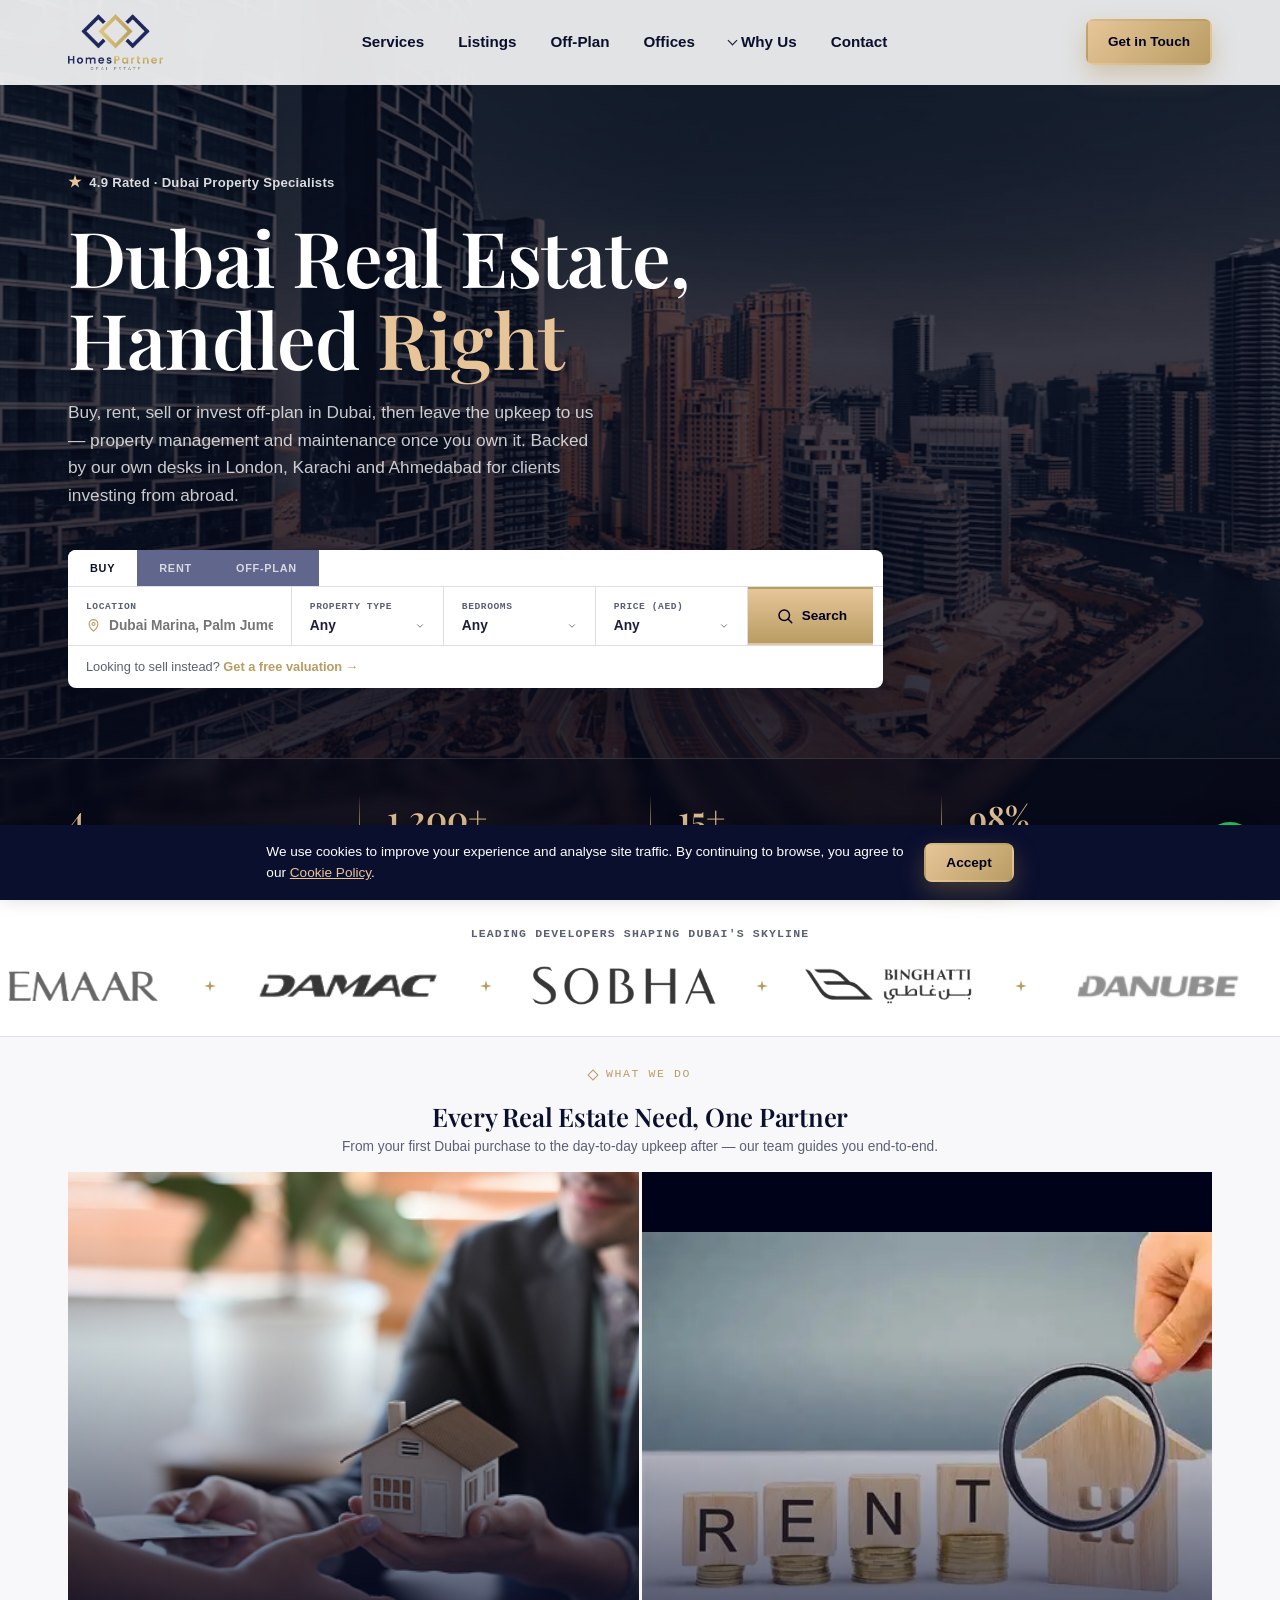
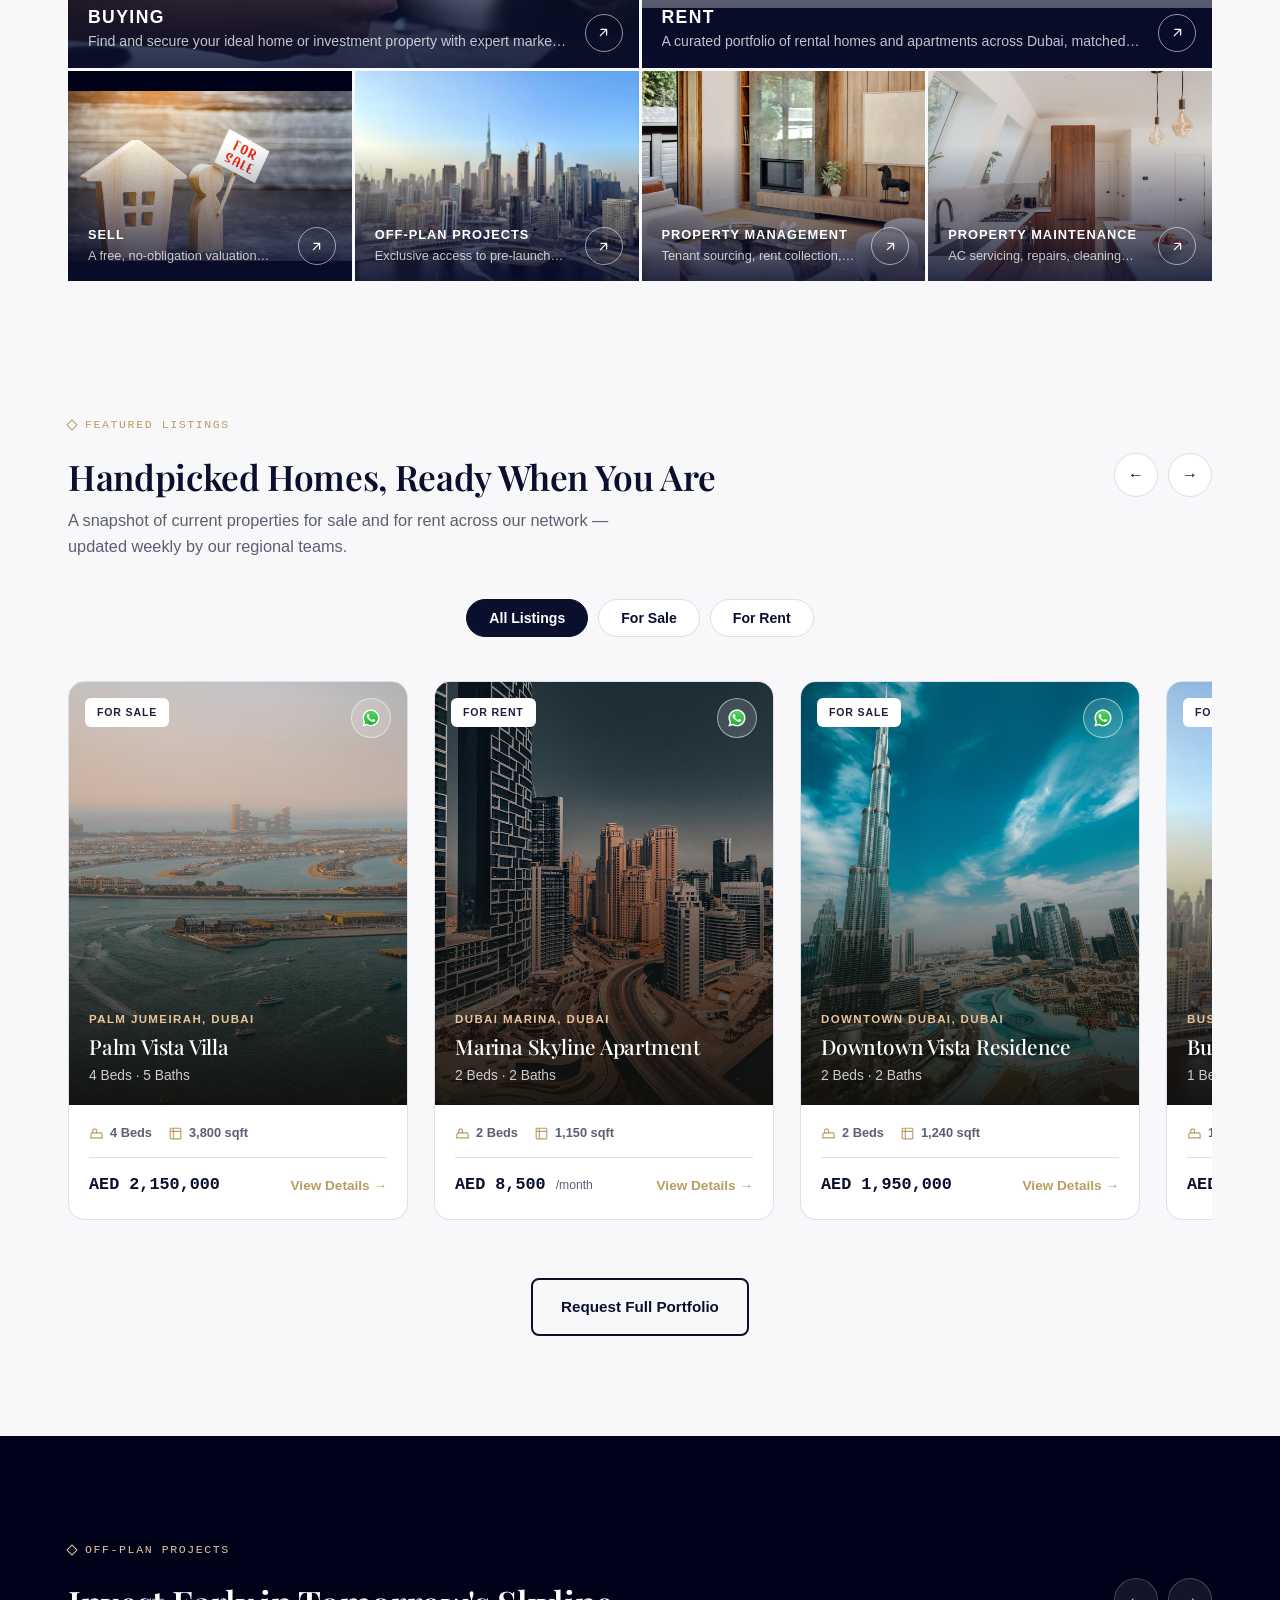
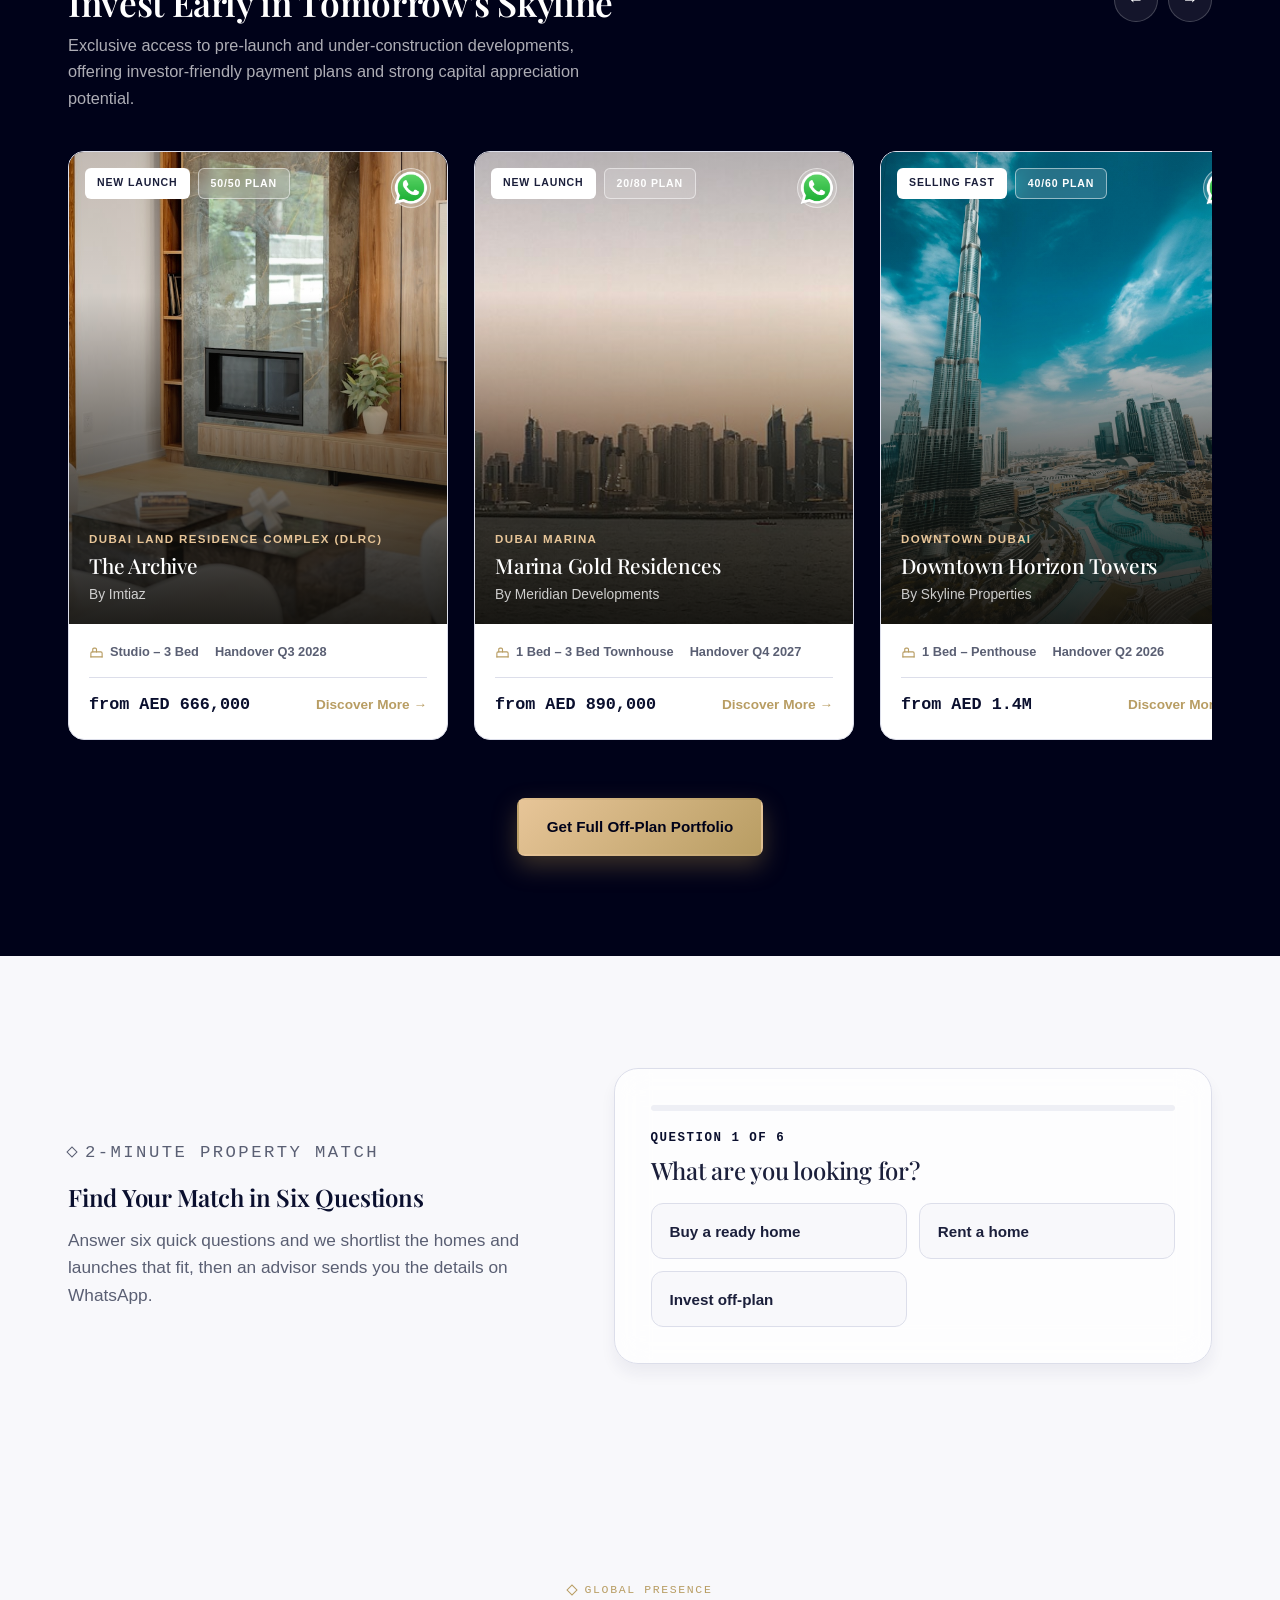
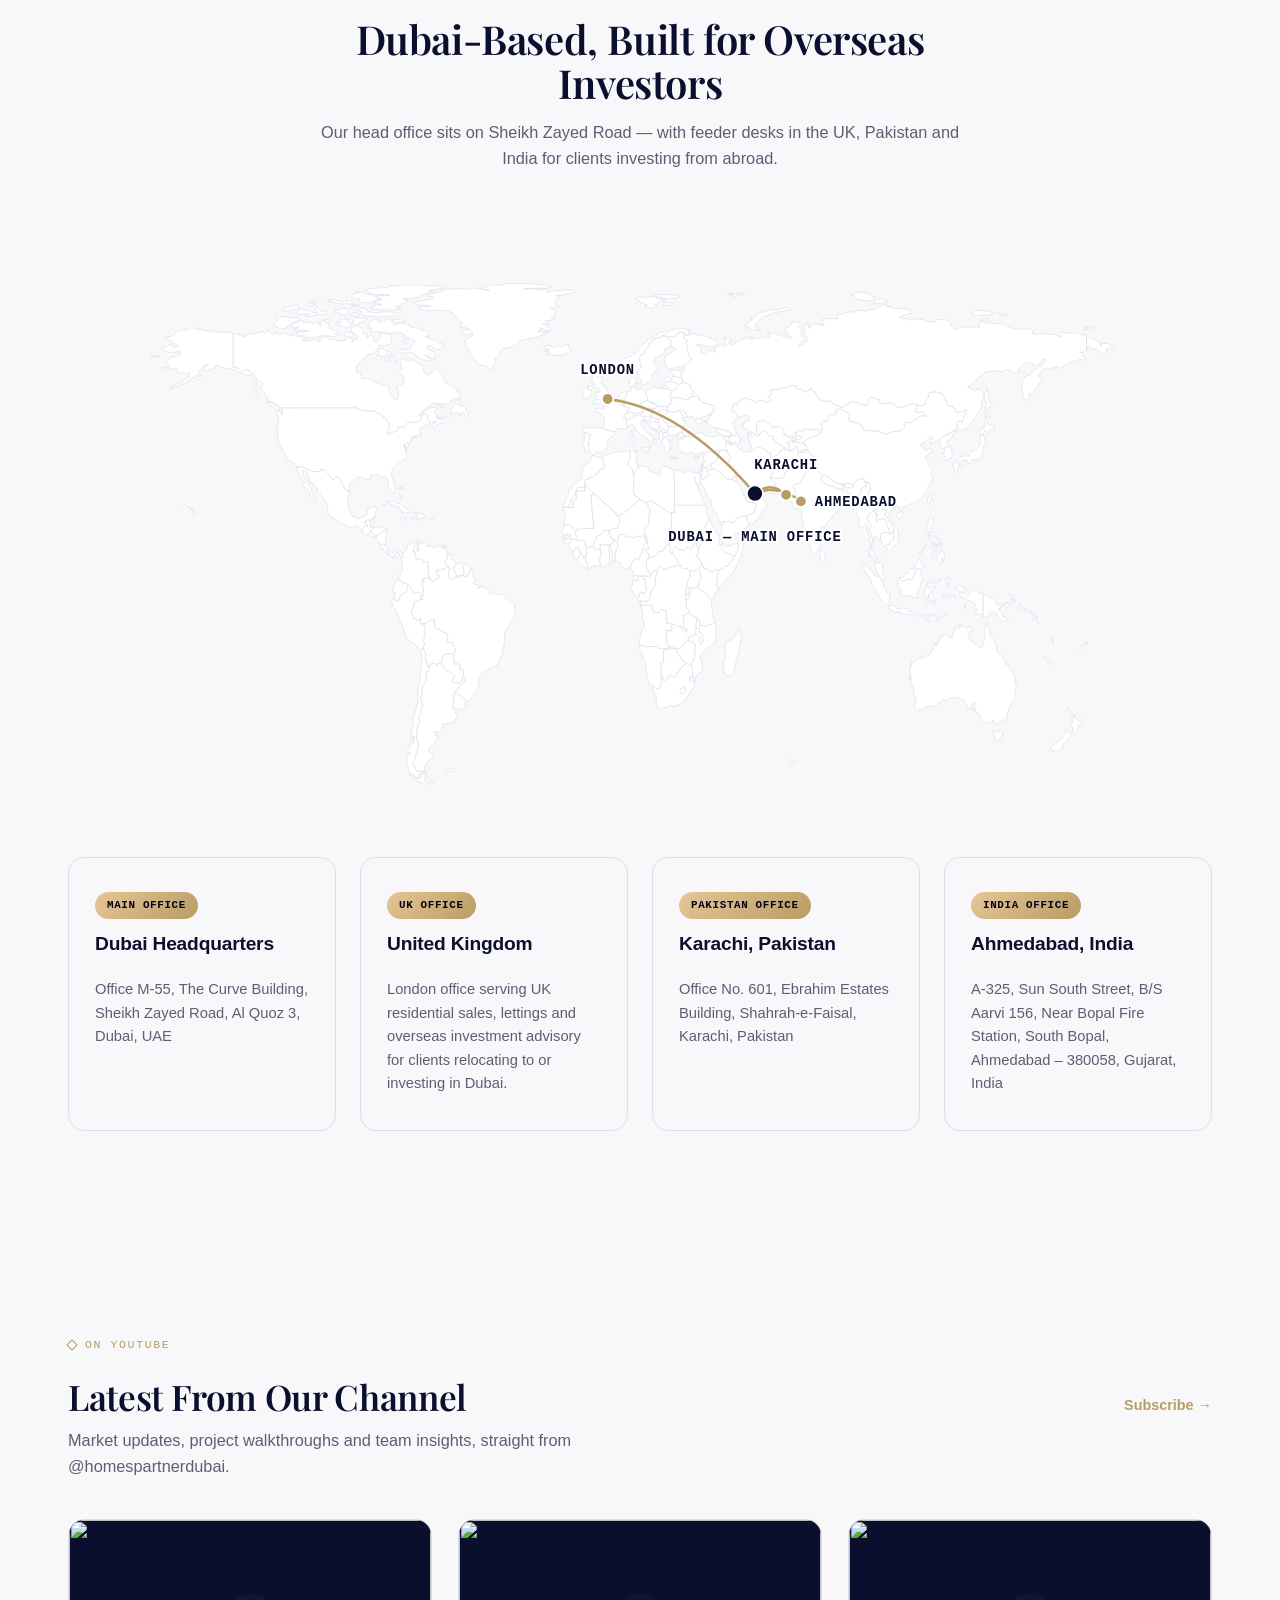
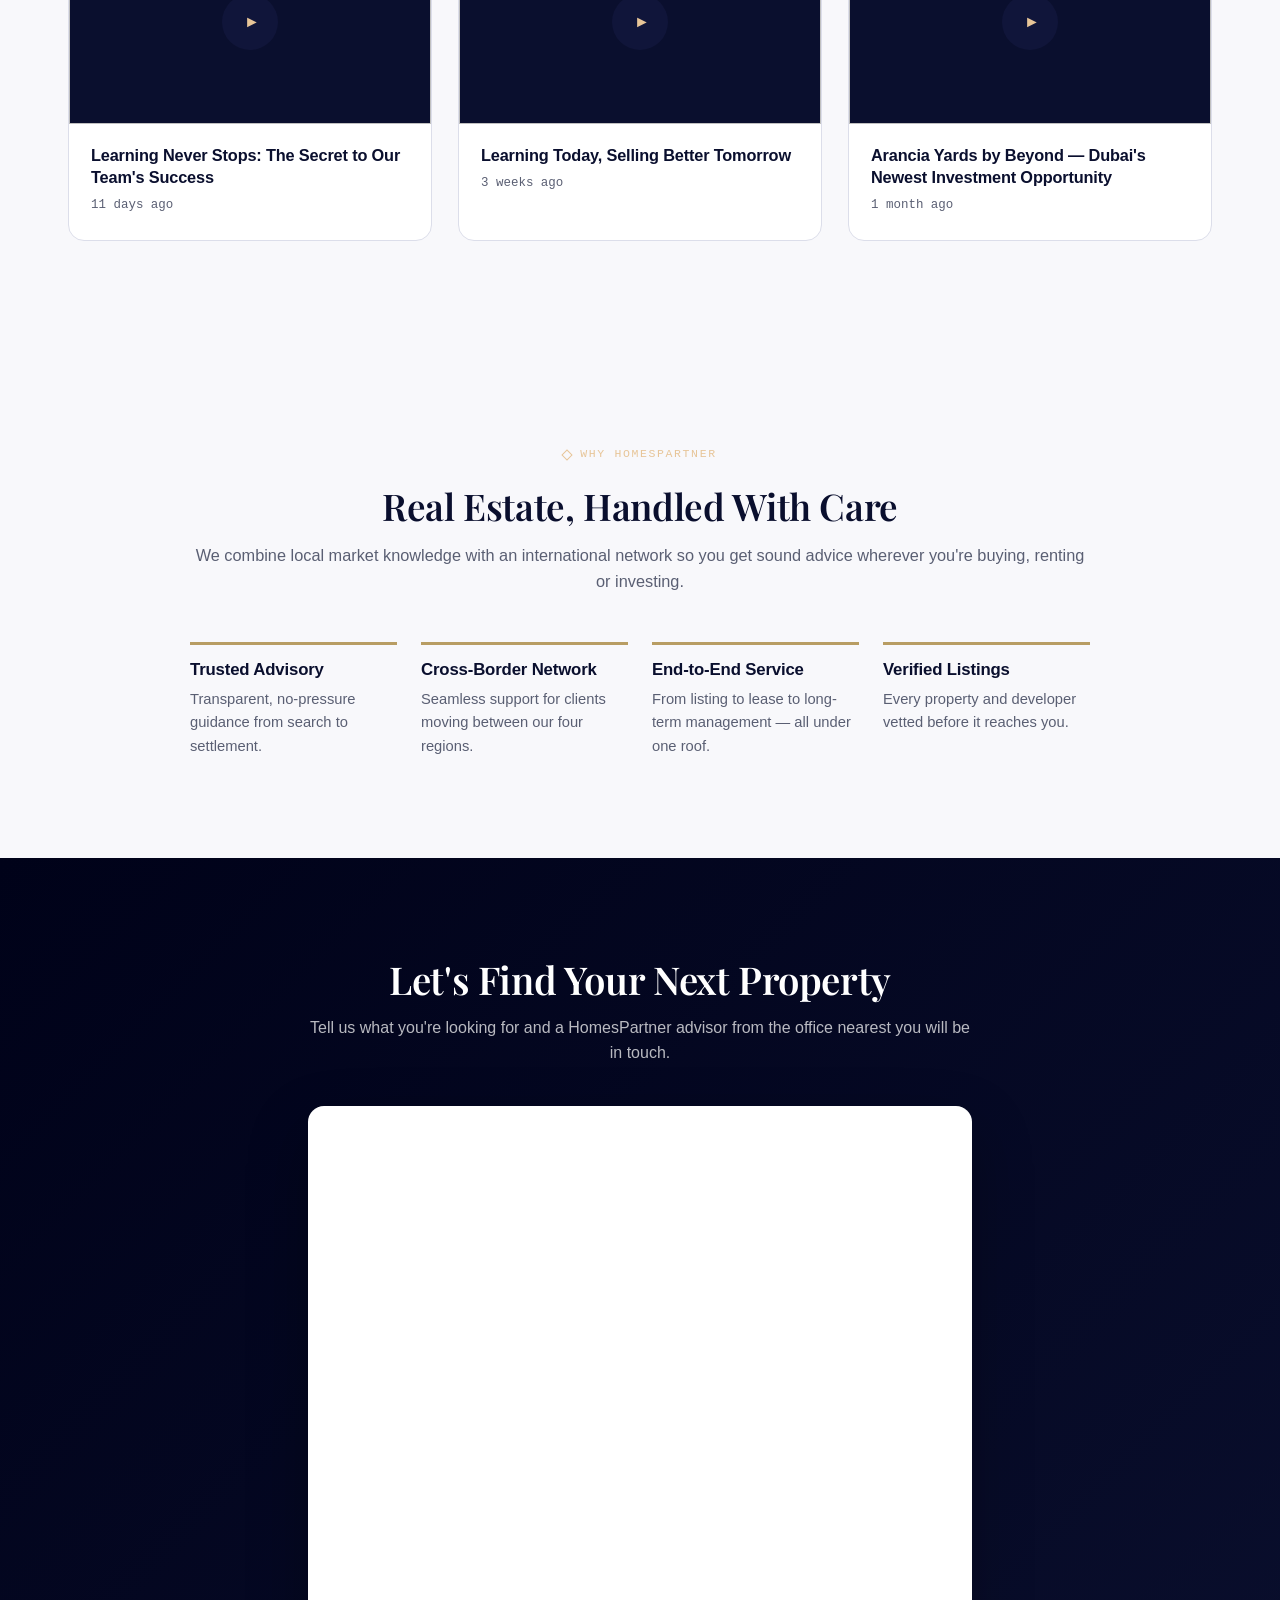
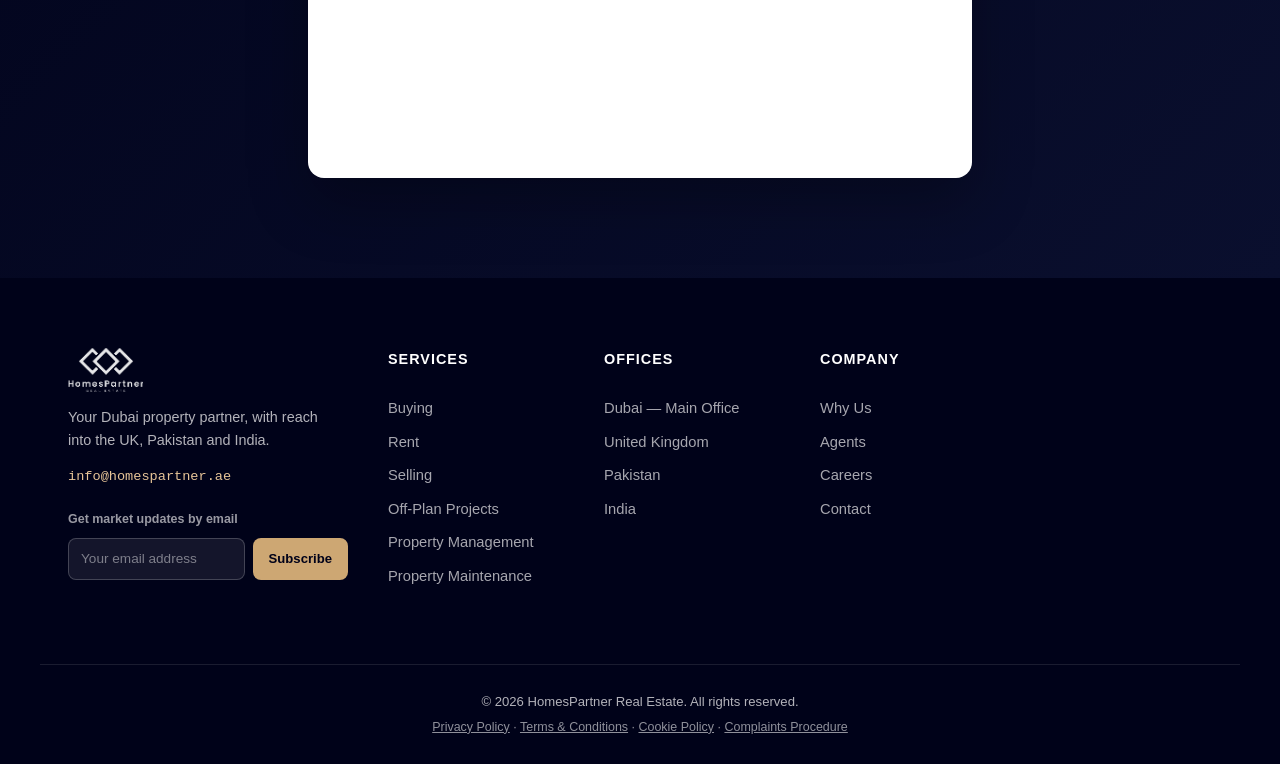
==== commit 42dcb73f: "Add premium entrance animation and background motion to the hero Staggered fade-up for the kicker, h" ====
--- a/index.html
+++ b/index.html
@@ -57,7 +57,7 @@
     <h1 class="display hero-display" id="heroHeading">Dubai Real Estate, Handled <span class="hero-heading-accent">Right</span></h1>
     <p class="hero-sub" id="heroSubtitle">Buy, rent, sell or invest off-plan in Dubai, then leave the upkeep to us — property management and maintenance once you own it. Backed by our own desks in London, Karachi and Ahmedabad for clients investing from abroad.</p>
 
-    <div class="search-panel reveal">
+    <div class="search-panel">
       <div class="search-toggle" id="searchToggle">
         <button type="button" class="toggle-pill active" data-mode="buy">Buy</button>
         <button type="button" class="toggle-pill" data-mode="rent">Rent</button>
--- a/styles.css
+++ b/styles.css
@@ -253,6 +253,12 @@
   object-fit: cover;
   object-position: center 58%;
   opacity: 0.7;
+  transform-origin: center 58%;
+  animation: heroKenBurns 22s ease-out forwards;
+}
+@keyframes heroKenBurns {
+  from { transform: scale(1); }
+  to { transform: scale(1.09); }
 }
 .hero-bg::after {
   content: '';
@@ -348,6 +354,24 @@
 .hero-kicker-icon { color: var(--gold-light); font-size: 0.95rem; }
 
 .hero-heading-accent { color: var(--gold-light); }
+
+/* ===== HERO ENTRANCE (staggered fade-up, plays once on load) ===== */
+@keyframes heroFadeUp {
+  from { opacity: 0; transform: translateY(26px); }
+  to { opacity: 1; transform: none; }
+}
+.hero-kicker, .hero-display, .hero-sub, .hero .search-panel {
+  animation: heroFadeUp 0.9s cubic-bezier(.2,.7,.3,1) both;
+}
+.hero-kicker { animation-delay: 0.1s; }
+.hero-display { animation-delay: 0.22s; }
+.hero-sub { animation-delay: 0.38s; }
+.hero .search-panel { animation-delay: 0.52s; }
+
+@media (prefers-reduced-motion: reduce) {
+  .hero-photo { animation: none; }
+  .hero-kicker, .hero-display, .hero-sub, .hero .search-panel { animation: none; opacity: 1; transform: none; }
+}
 
 /* ===== SEARCH PANEL ===== */
 .search-panel {
@@ -1784,8 +1808,8 @@
 }
 .marquee-item:hover { color: var(--navy); }
 .marquee-item--logo img {
-  height: 42px;
-  max-width: 170px;
+  height: 48px;
+  max-width: 190px;
   width: auto;
   object-fit: contain;
   filter: grayscale(1);
@@ -1797,7 +1821,7 @@
 @keyframes marqueeScroll { from { transform: translateX(0); } to { transform: translateX(-50%); } }
 @media (max-width: 720px) {
   .marquee-item { font-size: 1.3rem; gap: 24px; padding-right: 24px; }
-  .marquee-item--logo img { height: 32px; max-width: 130px; }
+  .marquee-item--logo img { height: 36px; max-width: 148px; }
 }
 
 /* ===== PROPERTY MATCH QUIZ ===== */
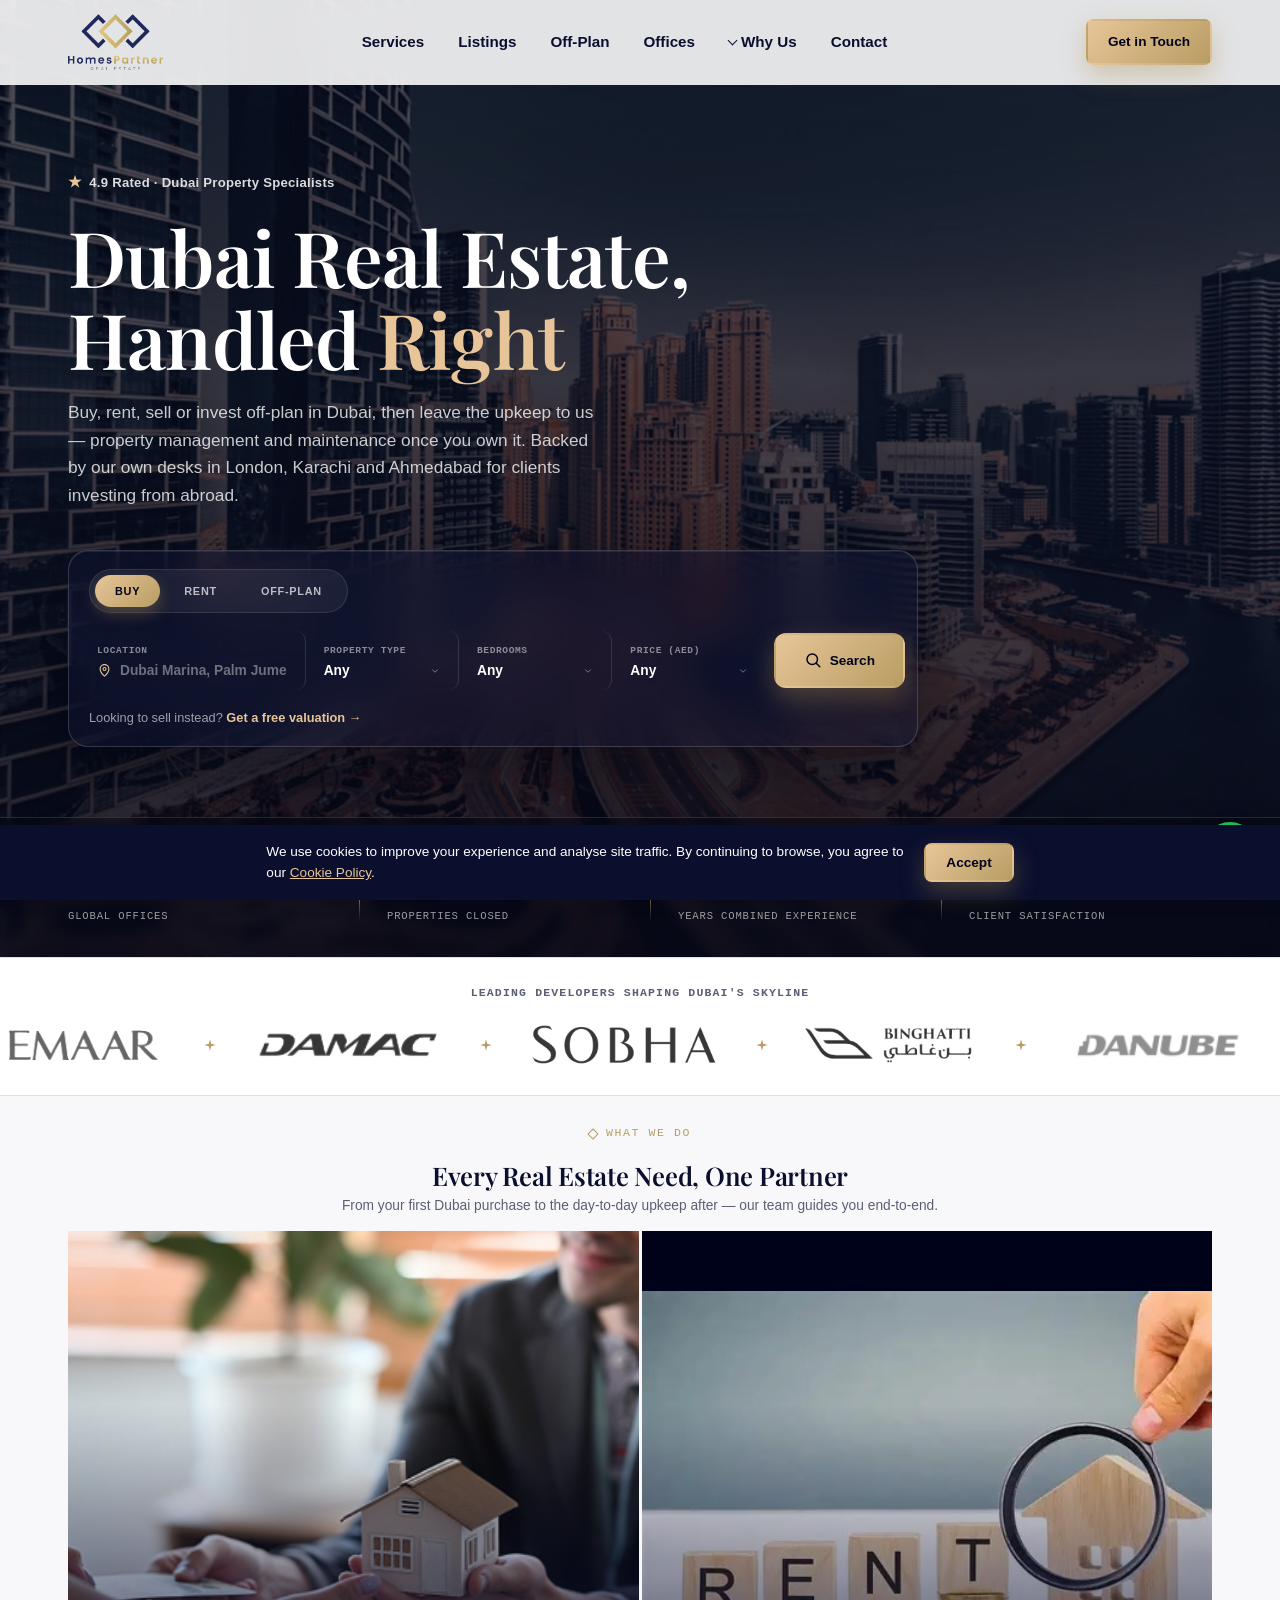
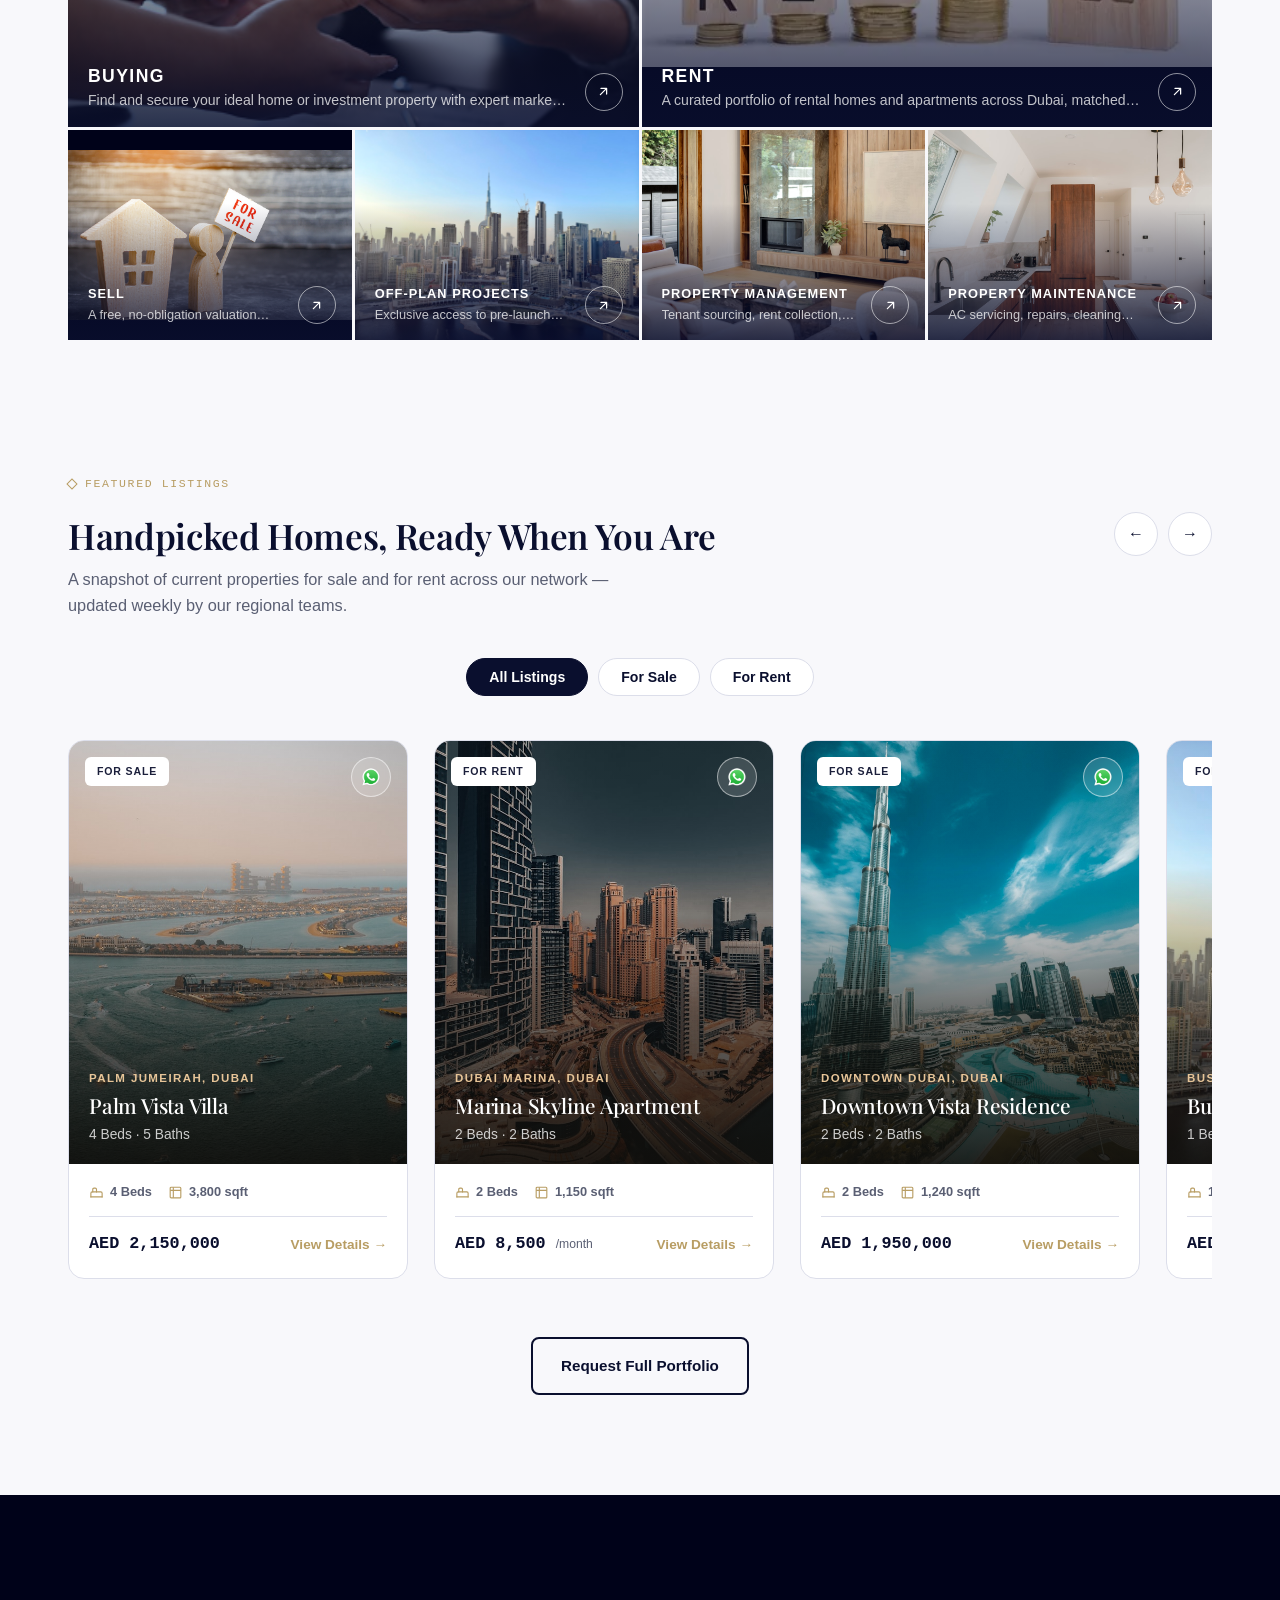
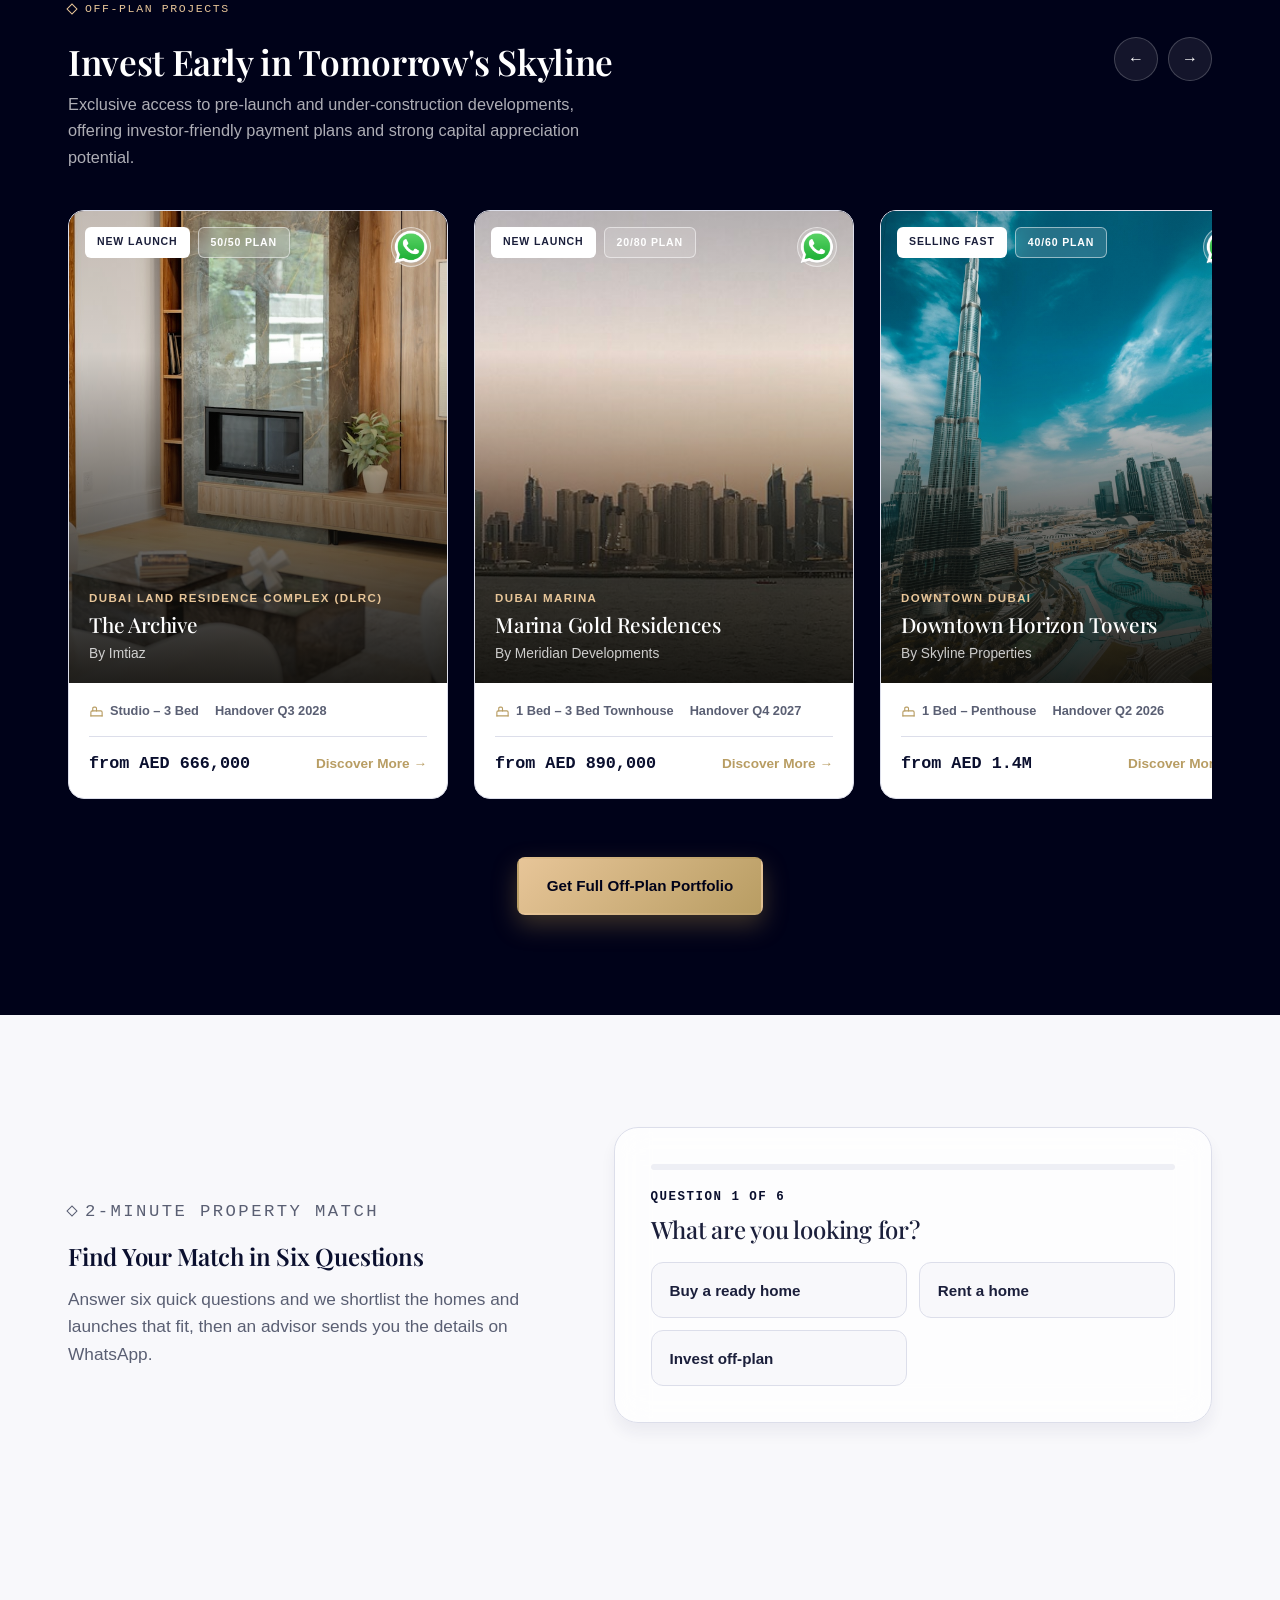
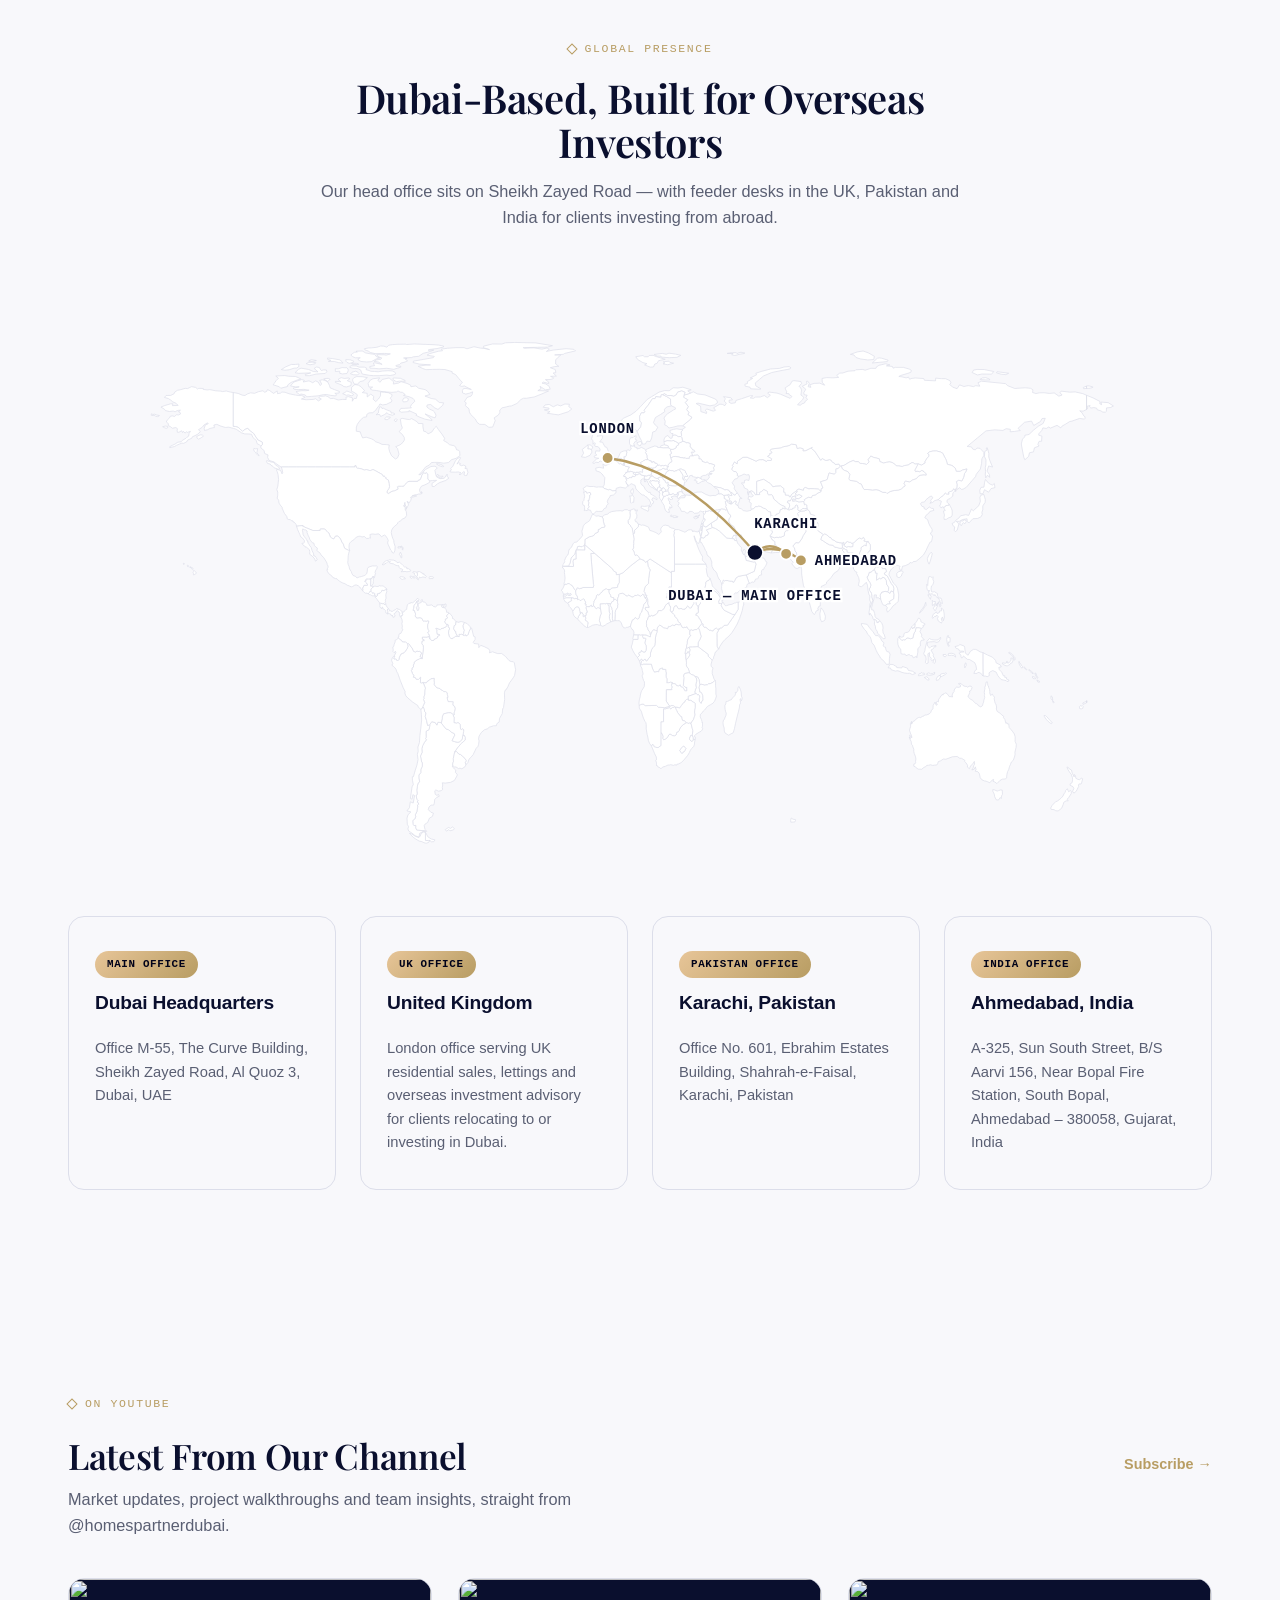
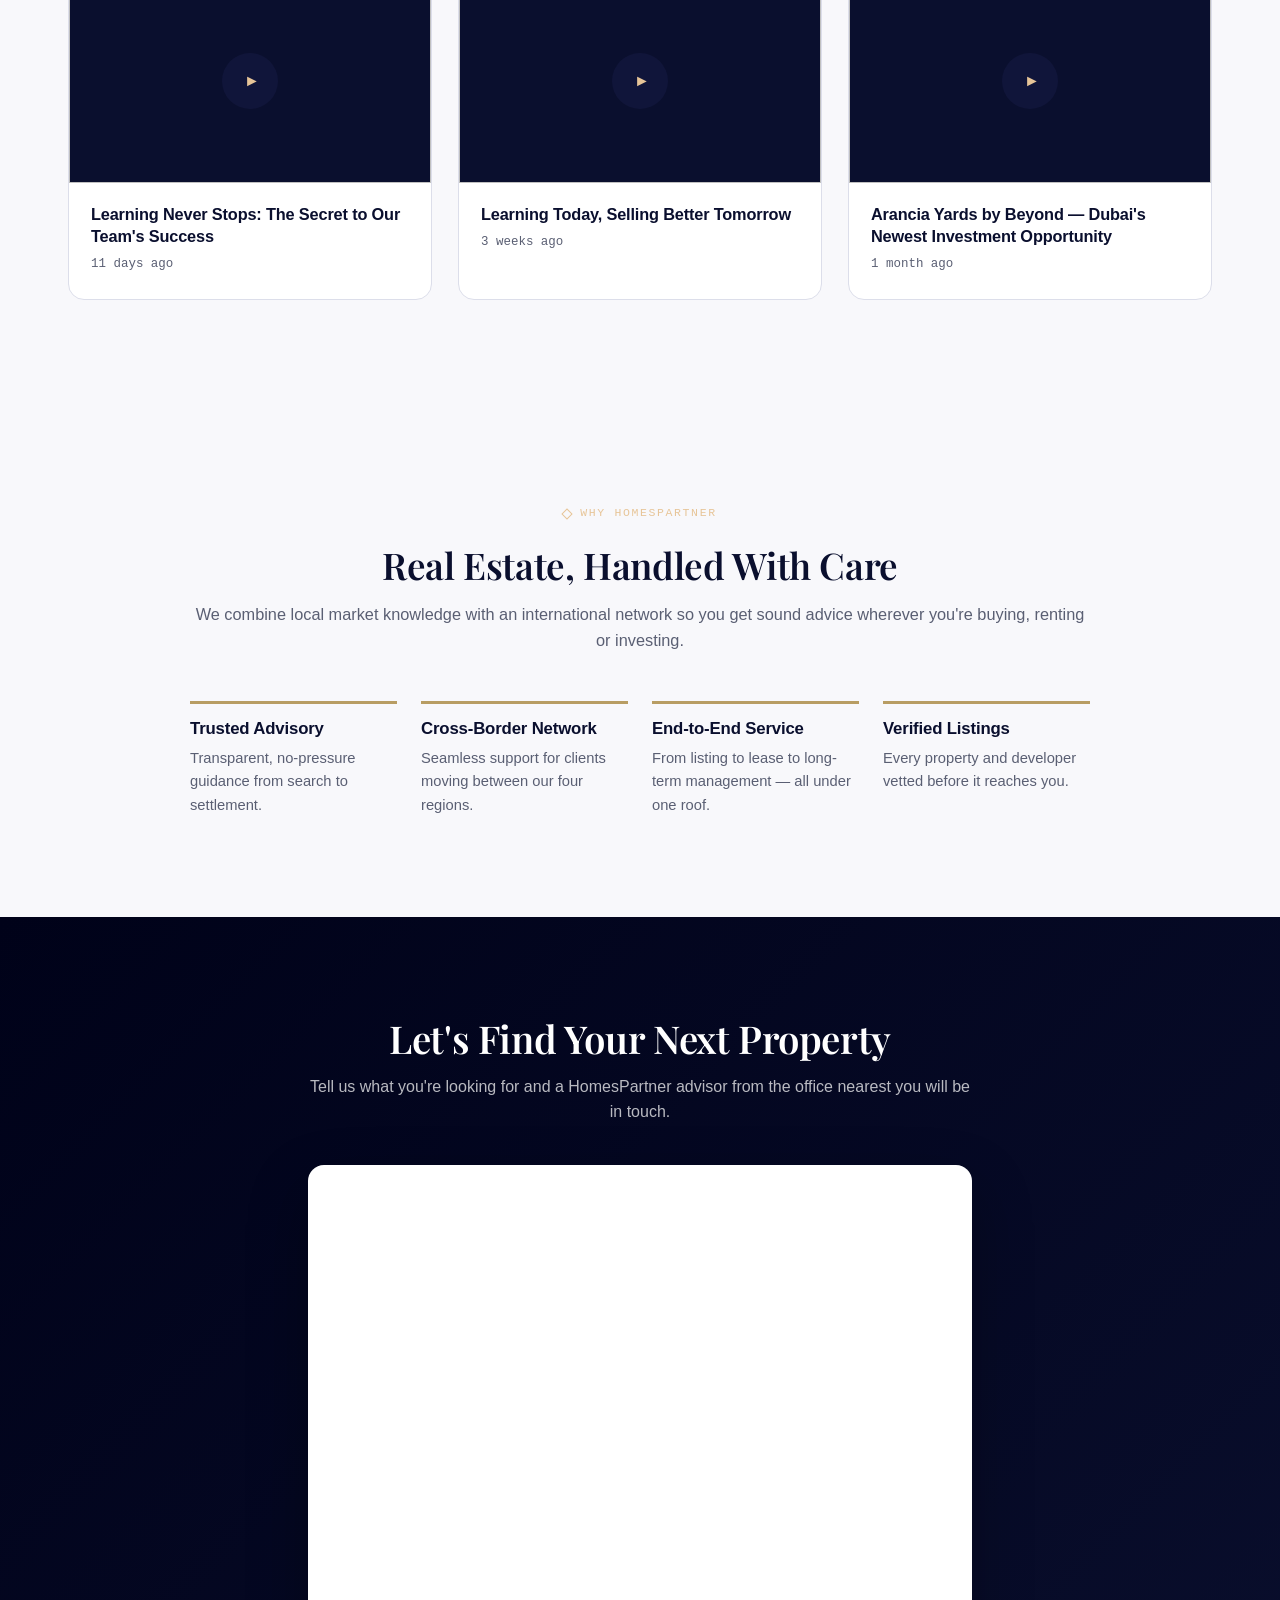
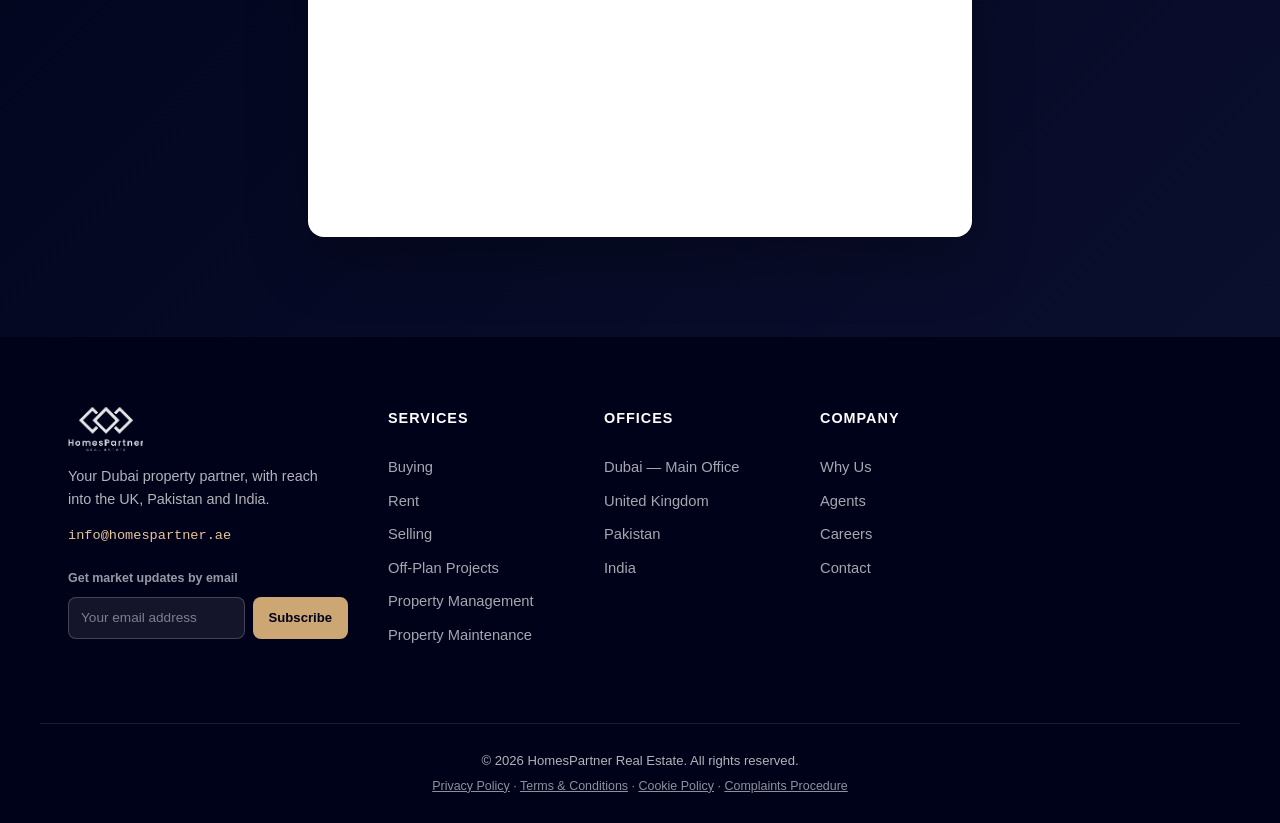
==== commit 87d2d983: "Replace hero background with Burj Khalifa skyline photo Add the new twilight Downtown Dubai skyline " ====
--- a/index.html
+++ b/index.html
@@ -35,7 +35,7 @@
 <section class="hero" id="top">
   <div class="hero-bg" id="heroBg">
     <div class="hero-bg-media" id="heroBgMedia">
-      <img src="assets/photos/dubai-marina-towers.jpg" alt="Dubai Marina towers" class="hero-photo">
+      <img src="assets/photos/hero-burj-khalifa.webp" alt="Burj Khalifa and Downtown Dubai skyline at dusk" class="hero-photo">
     </div>
     <svg class="grid-map" viewBox="0 0 1600 700" preserveAspectRatio="xMidYMax slice" aria-hidden="true">
       <g class="grid-lines">
--- a/styles.css
+++ b/styles.css
@@ -251,9 +251,9 @@
   position: absolute; inset: 0;
   width: 100%; height: 100%;
   object-fit: cover;
-  object-position: center 58%;
+  object-position: 68% 60%;
   opacity: 0.7;
-  transform-origin: center 58%;
+  transform-origin: 68% 60%;
   animation: heroKenBurns 22s ease-out forwards;
 }
 @keyframes heroKenBurns {
@@ -373,58 +373,79 @@
   .hero-kicker, .hero-display, .hero-sub, .hero .search-panel { animation: none; opacity: 1; transform: none; }
 }
 
-/* ===== SEARCH PANEL ===== */
+/* ===== SEARCH PANEL (frosted glass, sits directly on the hero photo) ===== */
 .search-panel {
   position: relative;
-  max-width: 815px;
+  max-width: 850px;
   margin: 40px 0 0;
-  background: var(--paper-flat);
-  border-radius: 8px;
+  background: rgba(14, 18, 46, 0.45);
+  backdrop-filter: blur(22px) saturate(160%);
+  -webkit-backdrop-filter: blur(22px) saturate(160%);
+  border: 1px solid rgba(255,255,255,0.16);
+  border-radius: 20px;
   overflow: hidden;
   text-align: left;
-  box-shadow: 0 30px 60px rgba(8,10,26,0.4);
+  box-shadow: 0 30px 70px rgba(2,3,12,0.45), inset 0 1px 0 rgba(255,255,255,0.08);
 }
 
 .search-toggle {
   position: relative;
-  display: flex;
+  display: inline-flex;
+  gap: 4px;
+  margin: 18px 20px 0;
+  padding: 5px;
+  background: rgba(255,255,255,0.06);
+  border: 1px solid rgba(255,255,255,0.1);
+  border-radius: 999px;
 }
 .toggle-pill {
   position: relative;
   z-index: 2;
-  background: rgba(31, 39, 92, 0.7);
+  background: none;
   border: none;
-  color: rgba(255,255,255,0.75);
+  color: rgba(255,255,255,0.7);
   font-family: var(--font-body);
   font-weight: 700;
   font-size: 0.68rem;
   text-transform: uppercase;
   letter-spacing: 0.07em;
-  padding: 12px 22px;
+  padding: 10px 20px;
+  border-radius: 999px;
   cursor: pointer;
-  transition: background 0.2s ease, color 0.2s ease;
-}
-.toggle-pill.active { background: var(--paper-flat); color: var(--navy); }
-.toggle-highlight { display: none; }
+  transition: color 0.25s ease;
+}
+.toggle-pill.active { color: var(--navy-deep); }
+.toggle-highlight {
+  position: absolute;
+  top: 5px; left: 4px;
+  height: calc(100% - 10px);
+  border-radius: 999px;
+  background: linear-gradient(135deg, var(--gold-light), var(--gold-dark));
+  box-shadow: 0 6px 16px rgba(169, 138, 69, 0.4);
+  z-index: 1;
+  transition: transform 0.35s cubic-bezier(.4,0,.2,1), width 0.35s cubic-bezier(.4,0,.2,1);
+}
 
 .search-fields {
   display: flex;
   align-items: stretch;
   flex-wrap: wrap;
-  border-top: 1px solid var(--line);
-  padding-right: 10px;
+  margin-top: 18px;
+  padding: 0 10px 4px;
 }
 .search-field {
   display: flex;
   flex-direction: column;
   justify-content: center;
-  gap: 4px;
+  gap: 5px;
   padding: 12px 18px;
   flex: 1 1 150px;
-  border-right: 1px solid var(--line);
+  border-right: 1px solid rgba(255,255,255,0.12);
+  border-radius: 10px;
   transition: background 0.2s ease;
 }
-.search-field:focus-within { background: var(--tint); }
+.search-field:focus-within { background: rgba(255,255,255,0.07); }
+.search-field:last-child { border-right: none; }
 .search-field--grow { flex: 2 1 220px; }
 .search-field-row { display: contents; }
 .search-field-label {
@@ -433,10 +454,10 @@
   letter-spacing: 0.06em;
   font-size: 0.6rem;
   font-weight: 600;
-  color: var(--gray);
+  color: rgba(255,255,255,0.5);
 }
 .search-field-control { position: relative; display: flex; align-items: center; gap: 8px; }
-.search-field svg { width: 15px; height: 15px; color: var(--gold-dark); flex-shrink: 0; }
+.search-field svg { width: 15px; height: 15px; color: var(--gold-light); flex-shrink: 0; }
 .search-field input, .search-field select {
   border: none;
   outline: none;
@@ -444,13 +465,15 @@
   font-family: var(--font-body);
   font-size: 0.86rem;
   font-weight: 600;
-  color: var(--ink);
+  color: #fff;
   width: 100%;
   appearance: none;
   -webkit-appearance: none;
   -moz-appearance: none;
 }
+.search-field input::placeholder { color: rgba(255,255,255,0.4); }
 .search-field select { padding-right: 16px; cursor: pointer; }
+.search-field select option { color: var(--ink); background: var(--paper-flat); }
 .search-field-control .field-chevron {
   position: absolute;
   right: 0;
@@ -458,29 +481,30 @@
   transform: translateY(-50%);
   width: 10px;
   height: 10px;
-  color: var(--gray);
+  color: rgba(255,255,255,0.5);
   pointer-events: none;
 }
 .search-btn {
   flex: 0 0 auto;
   height: auto;
-  border-radius: 0;
-  padding: 0 26px;
-  border-right: none;
-  background: linear-gradient(180deg, var(--gold-light) 0%, var(--gold-dark) 100%);
-  box-shadow: none;
+  margin: 2px 2px 2px 8px;
+  border-radius: 12px;
+  padding: 0 28px;
+  background: linear-gradient(135deg, var(--gold-light), var(--gold-dark));
+  box-shadow: 0 10px 24px rgba(169, 138, 69, 0.35);
   font-size: 0.85rem;
-}
+  transition: transform 0.25s ease, box-shadow 0.25s ease;
+}
+.search-btn:hover { transform: translateY(-2px); box-shadow: 0 14px 30px rgba(169, 138, 69, 0.45); }
 
 .search-alt {
   margin: 0;
-  padding: 11px 18px;
+  padding: 14px 20px 18px;
   font-size: 0.8rem;
-  color: var(--gray);
-  border-top: 1px solid var(--line);
-}
-.search-alt a { color: var(--gold-dark); font-weight: 600; text-decoration: none; }
-.search-alt a:hover { color: var(--navy); }
+  color: rgba(255,255,255,0.6);
+}
+.search-alt a { color: var(--gold-light); font-weight: 600; text-decoration: none; }
+.search-alt a:hover { color: #fff; }
 
 .eyebrow {
   display: inline-flex;
@@ -1589,8 +1613,9 @@
   .hero-stats--strip .stat:nth-child(odd)::before { display: none; }
   .search-fields { flex-direction: column; }
   .search-field, .search-btn, .search-field-row { width: 100%; flex-basis: auto; }
-  .search-field { border-right: none; border-bottom: 1px solid var(--line); }
-  .search-btn { padding: 16px 30px; }
+  .search-field { border-right: none; border-bottom: 1px solid rgba(255,255,255,0.12); }
+  .search-btn { padding: 16px 30px; margin: 10px 0 0; }
+  .search-toggle { width: calc(100% - 40px); }
   .toggle-pill { flex: 1 1 auto; text-align: center; }
   .listing-grid-full { grid-template-columns: repeat(2, 1fr); }
   .youtube-grid { grid-template-columns: repeat(2, 1fr); }
